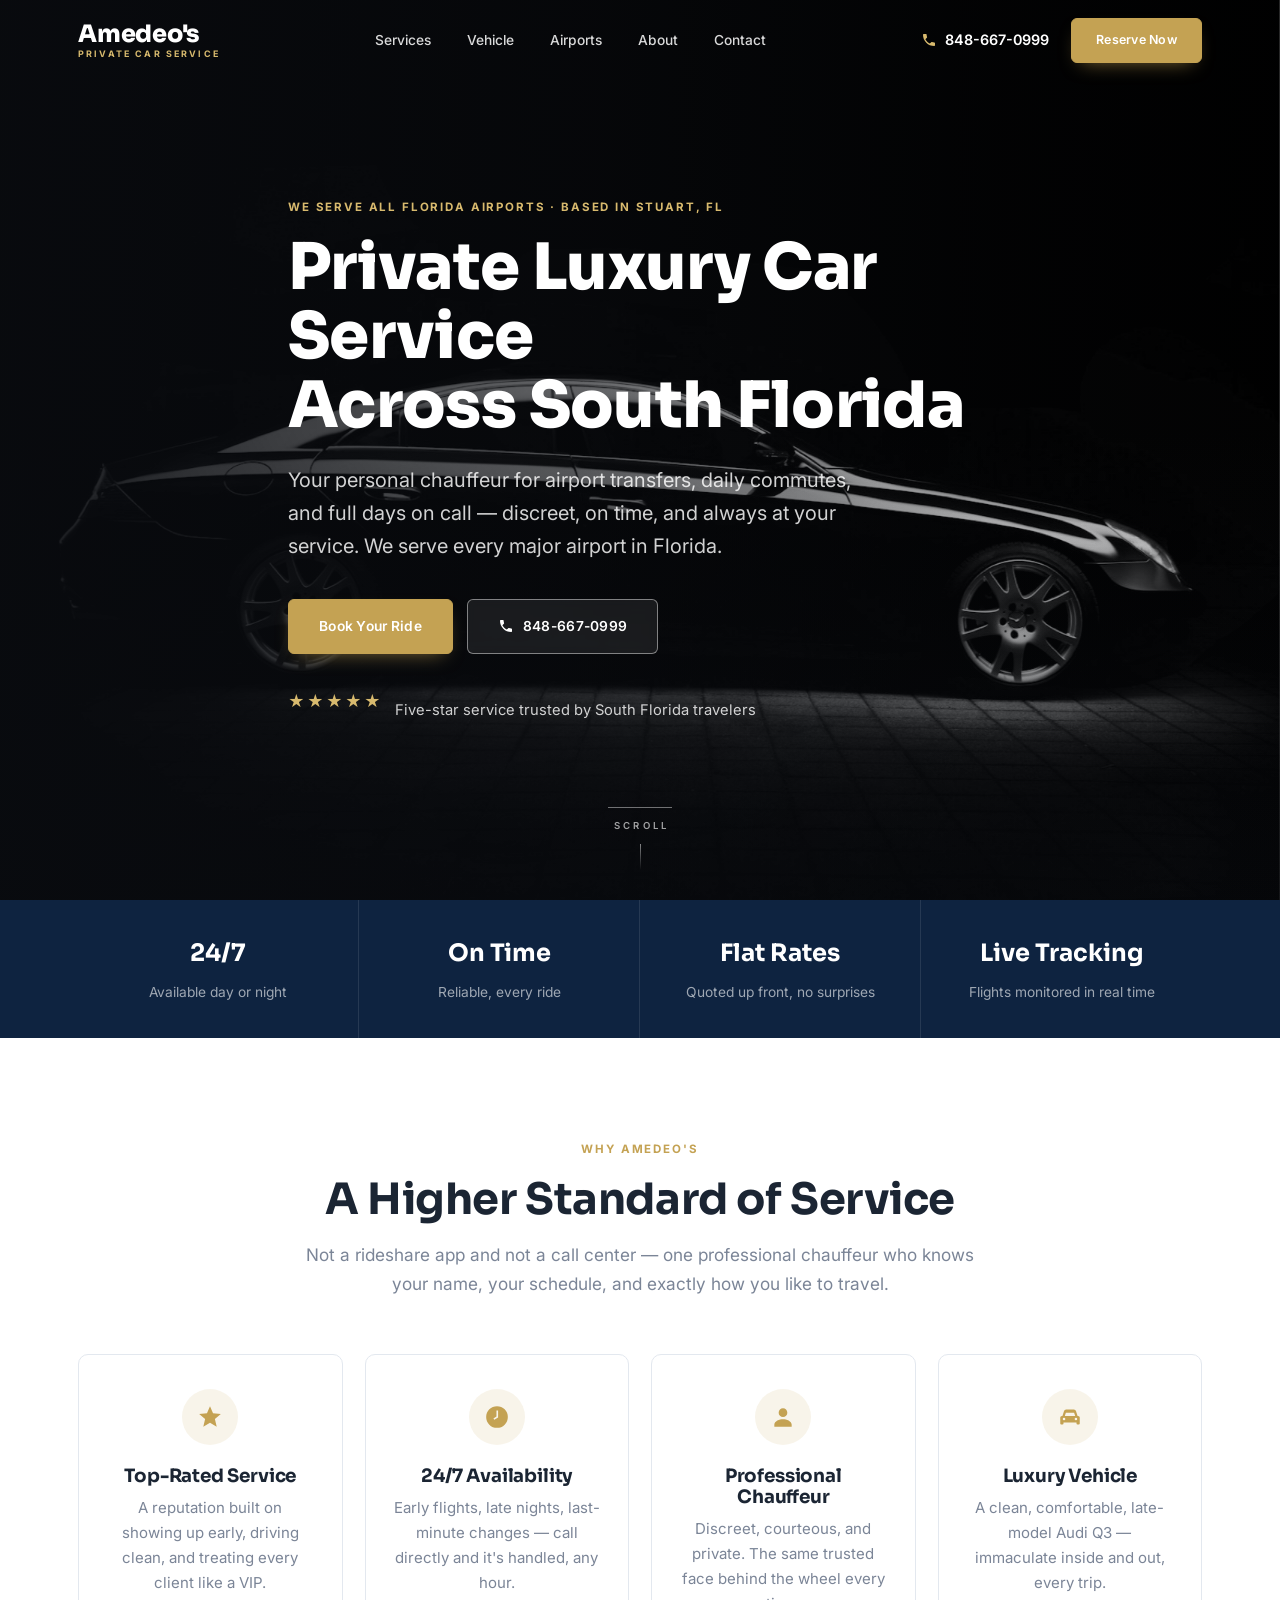
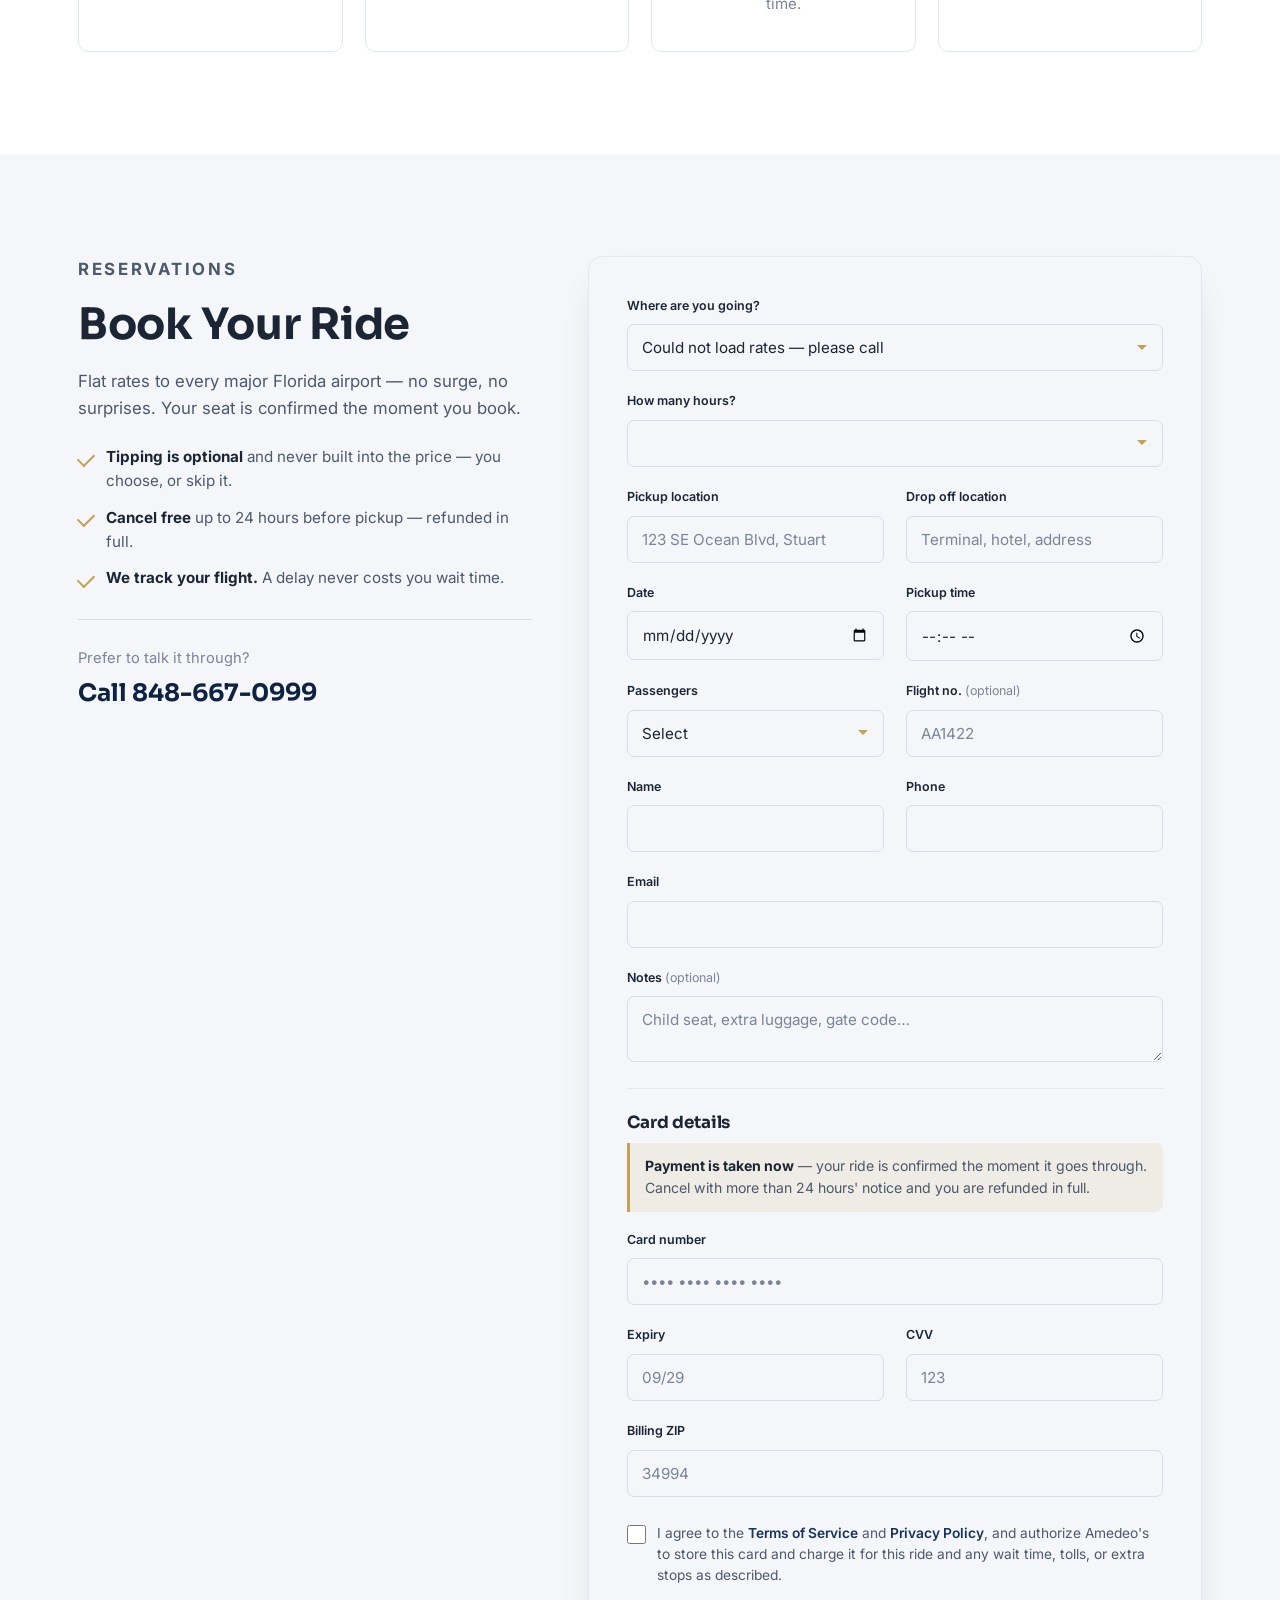
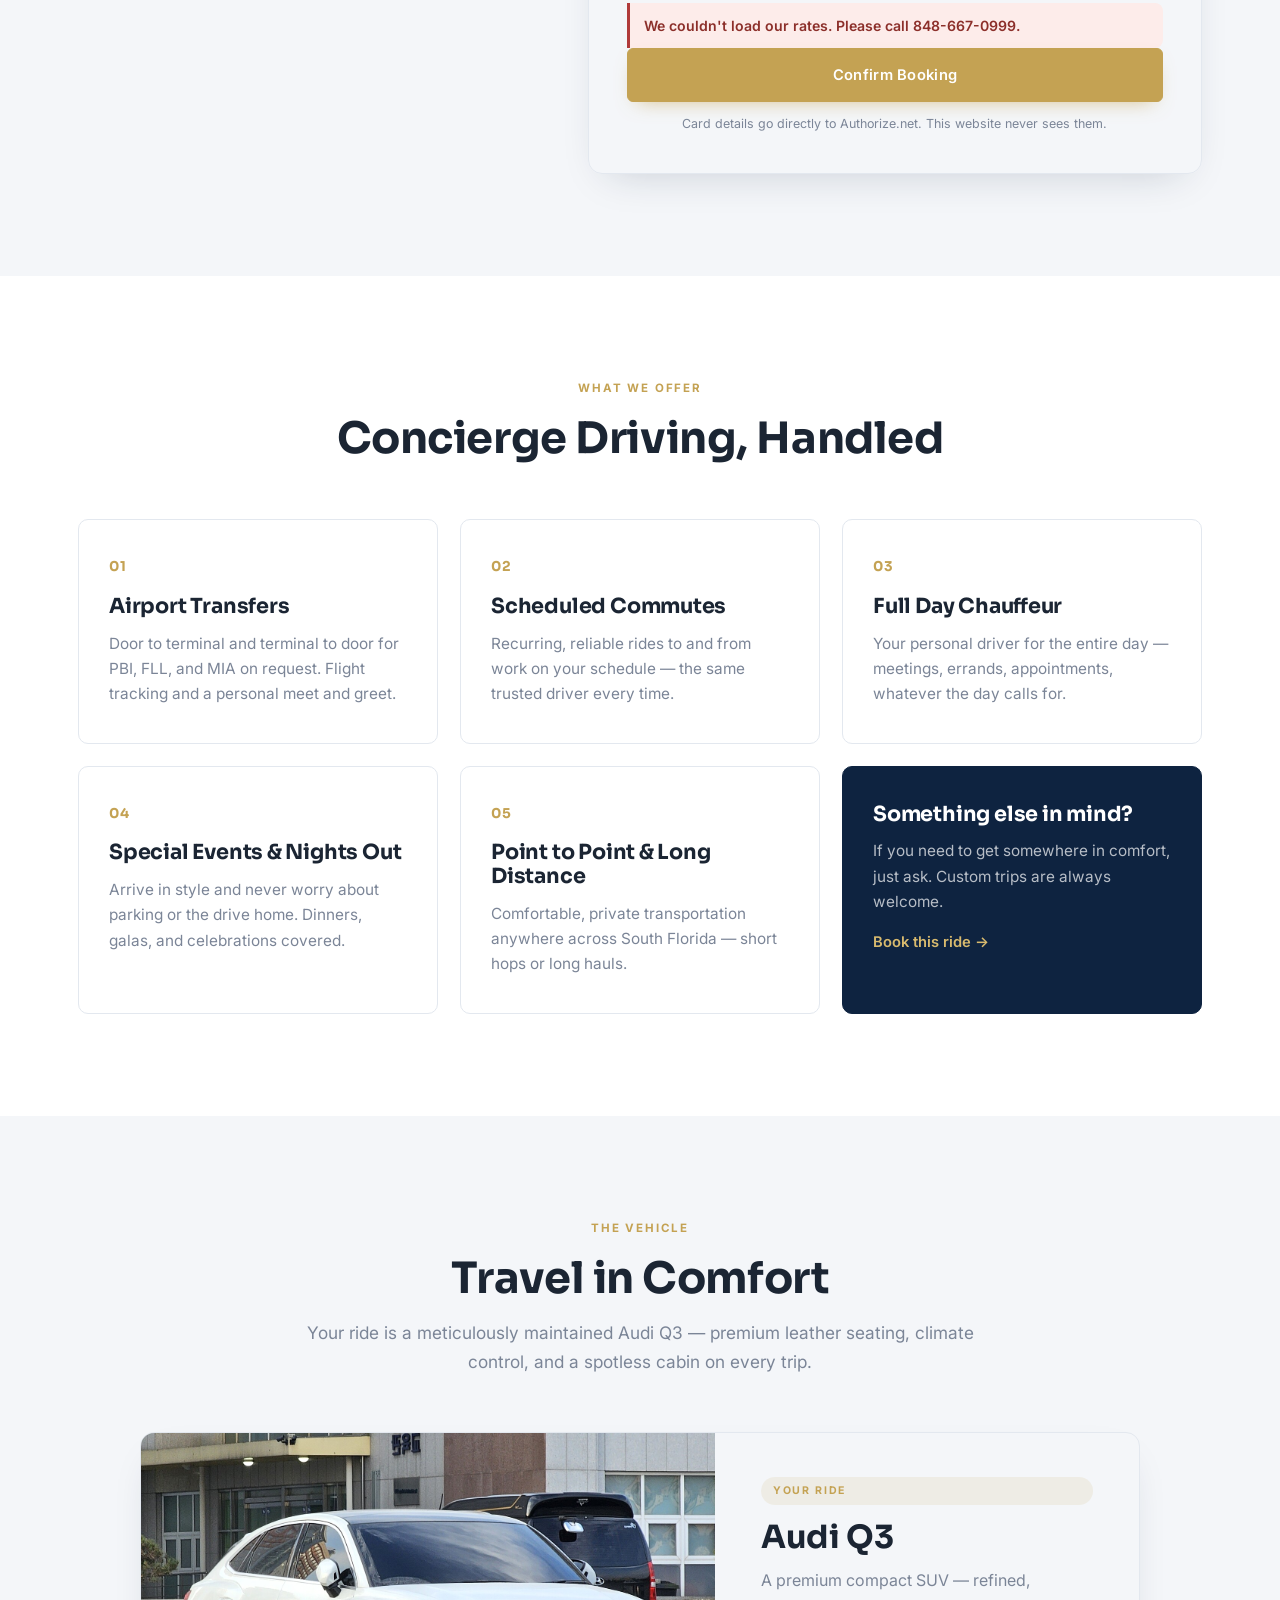
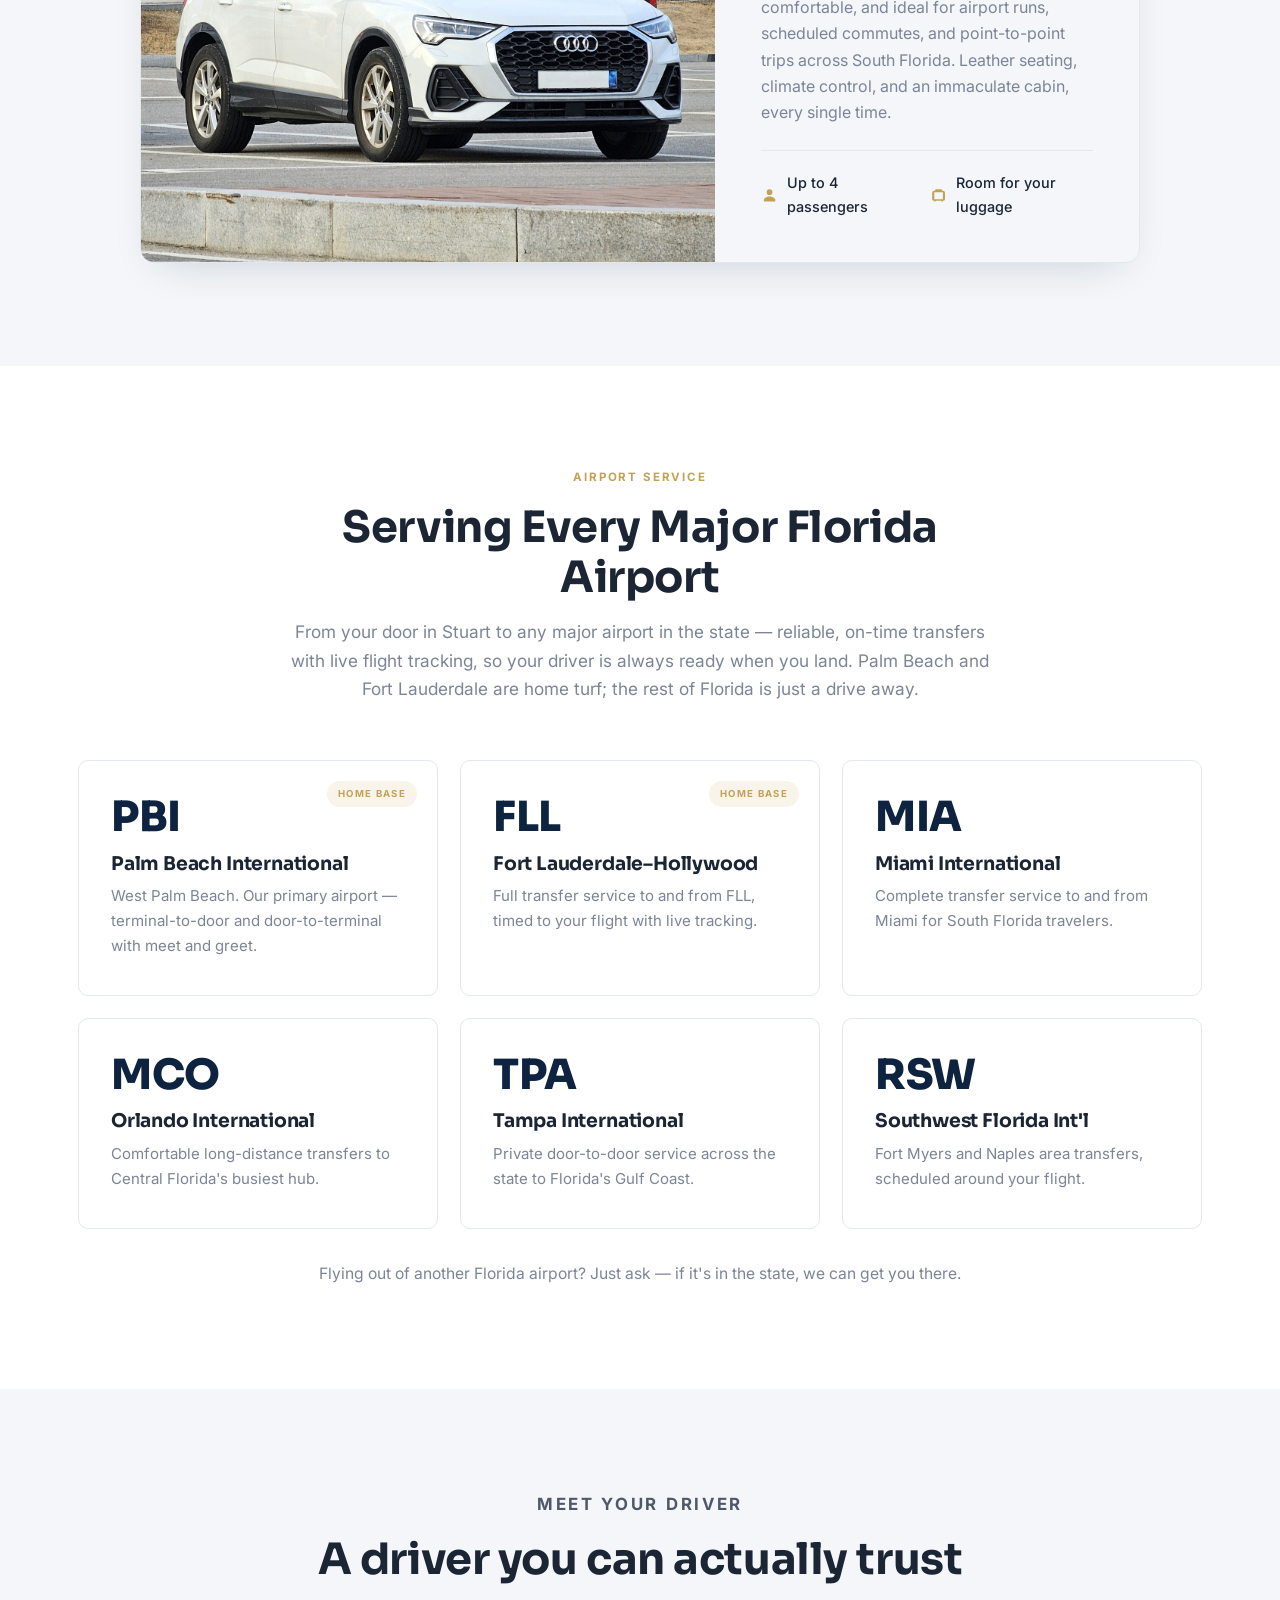
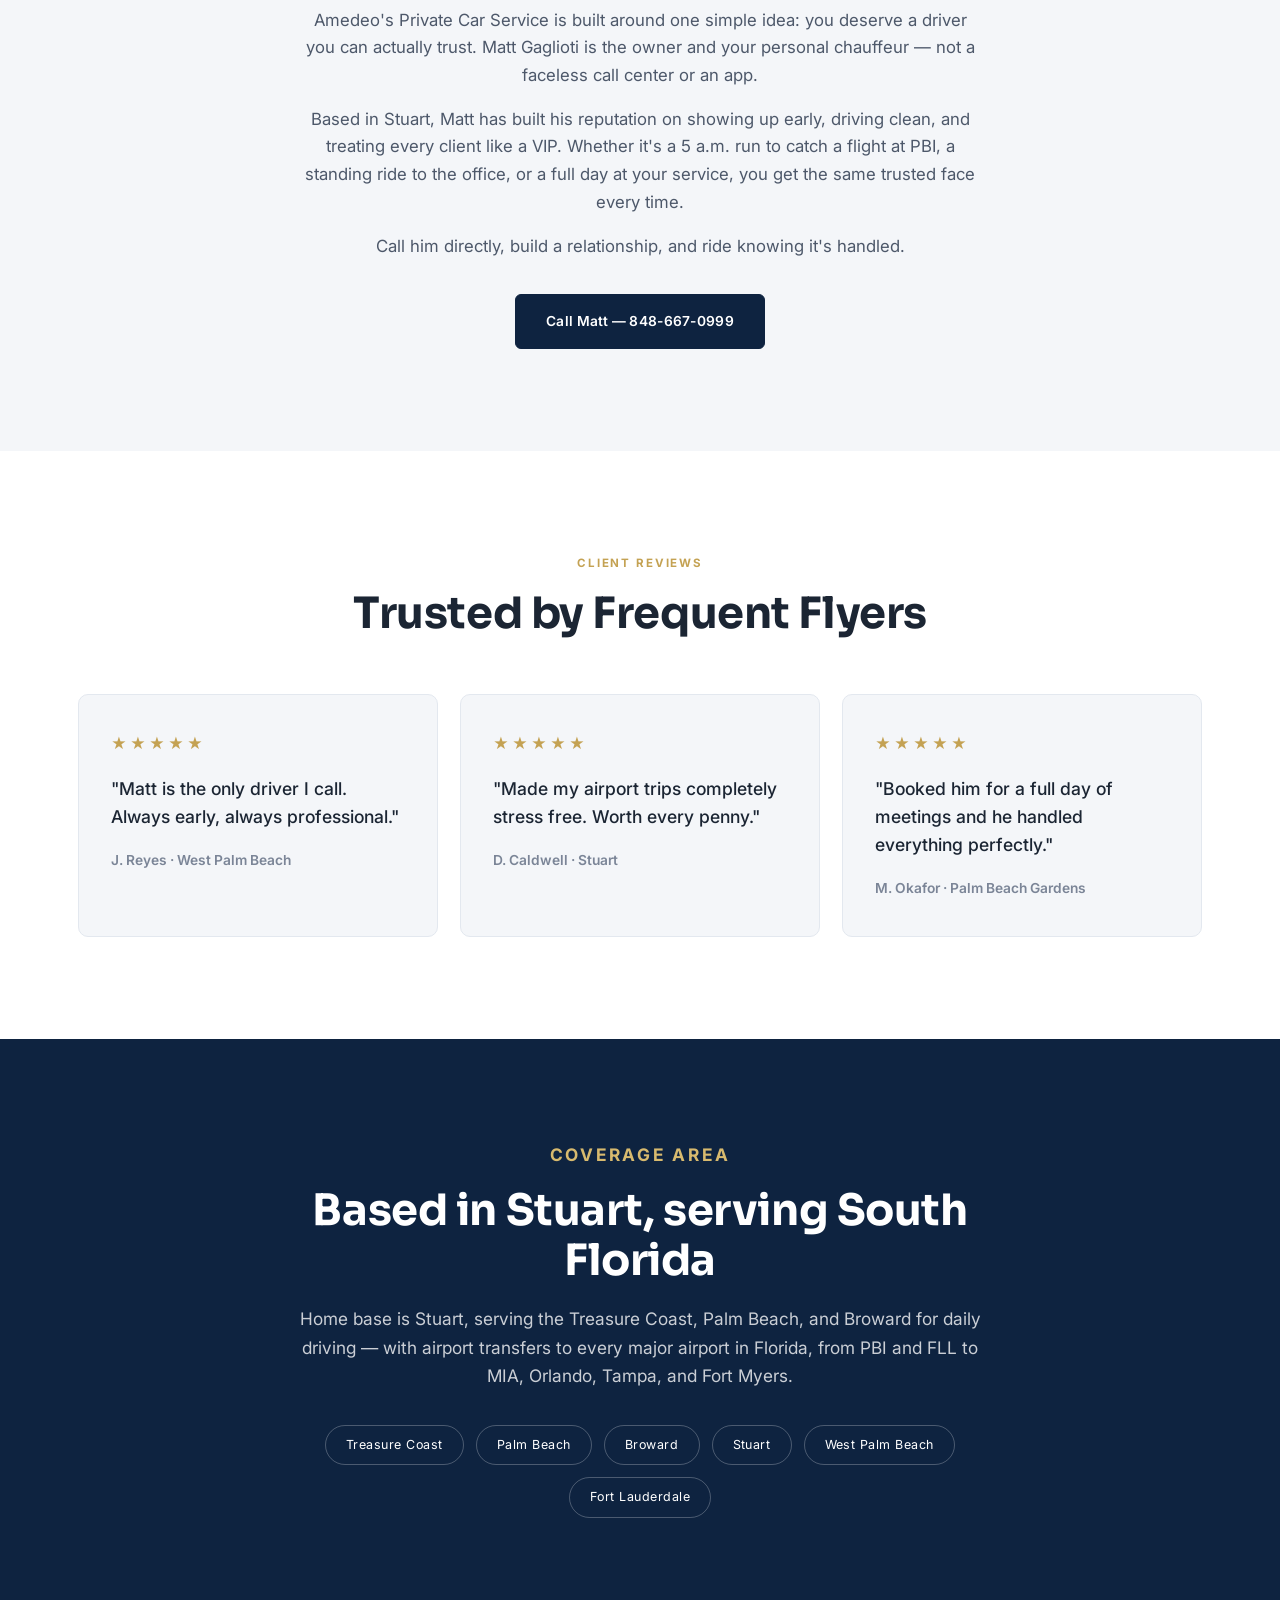
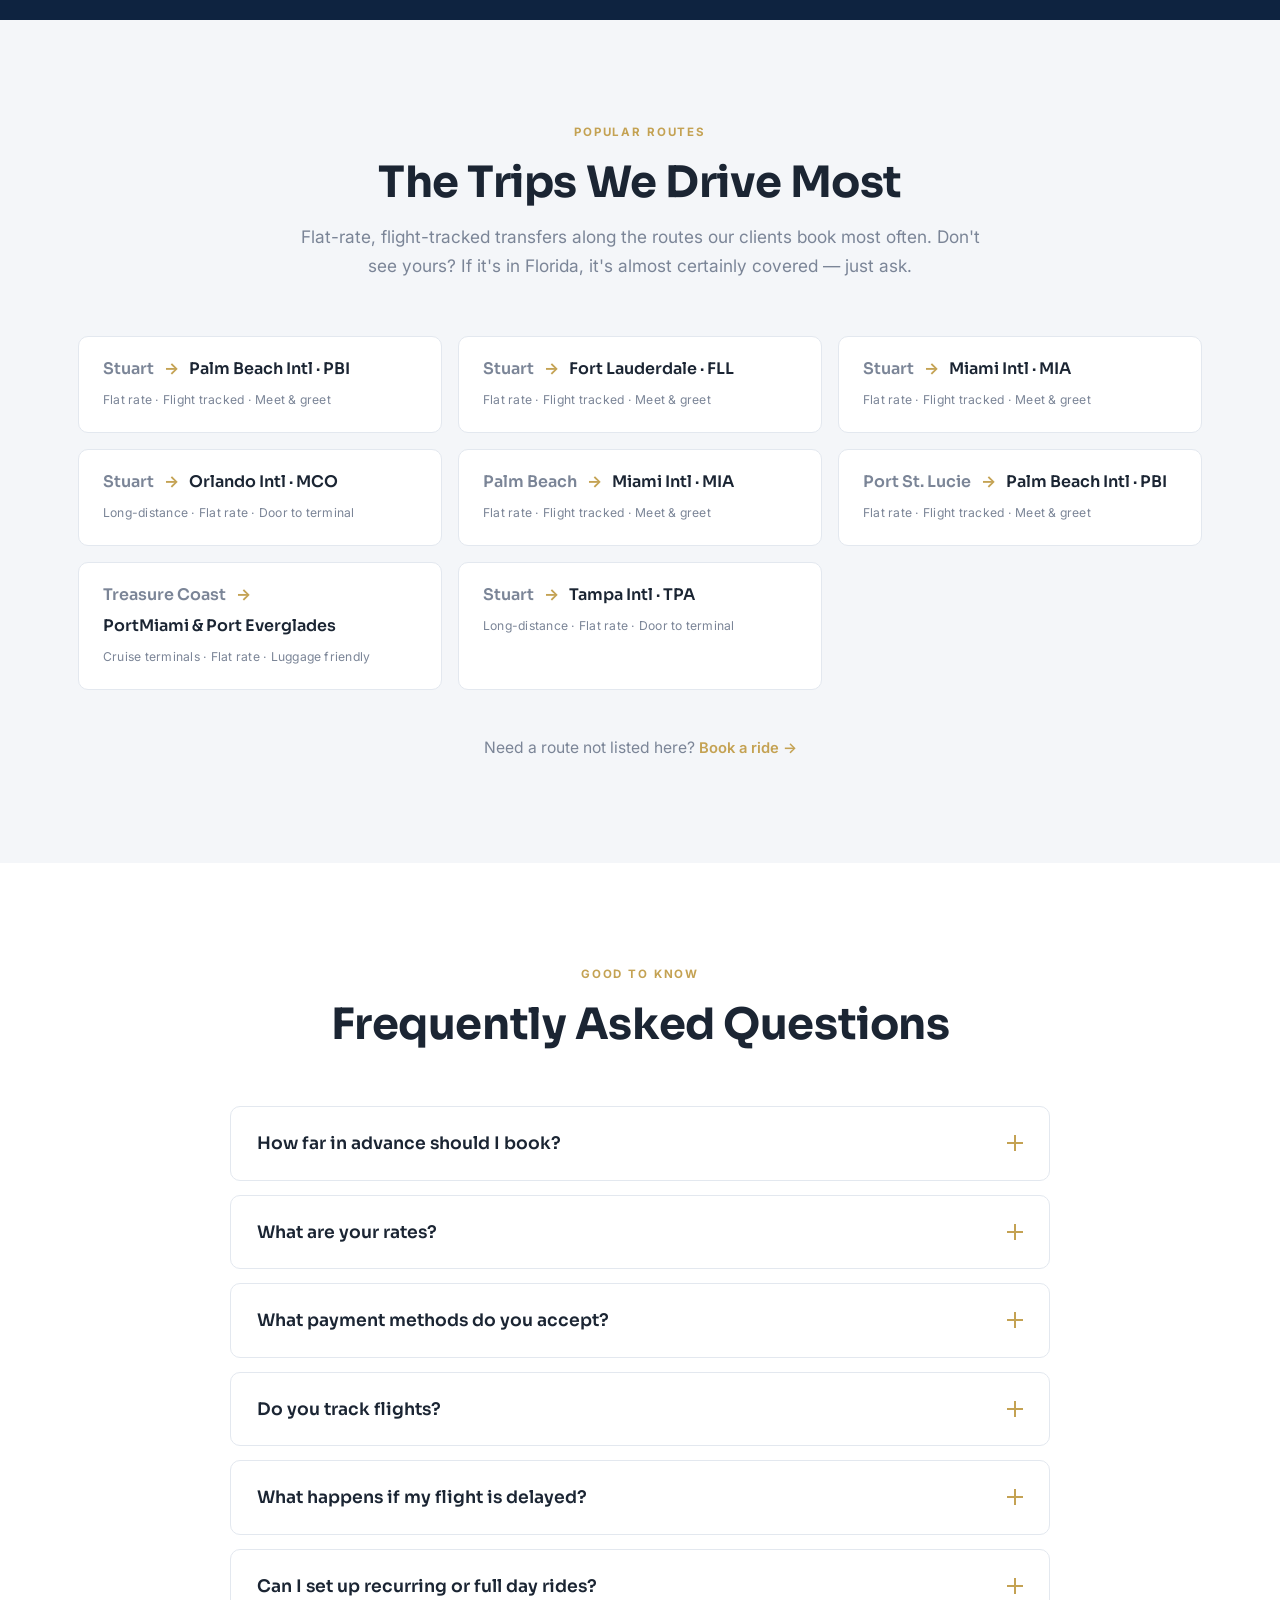
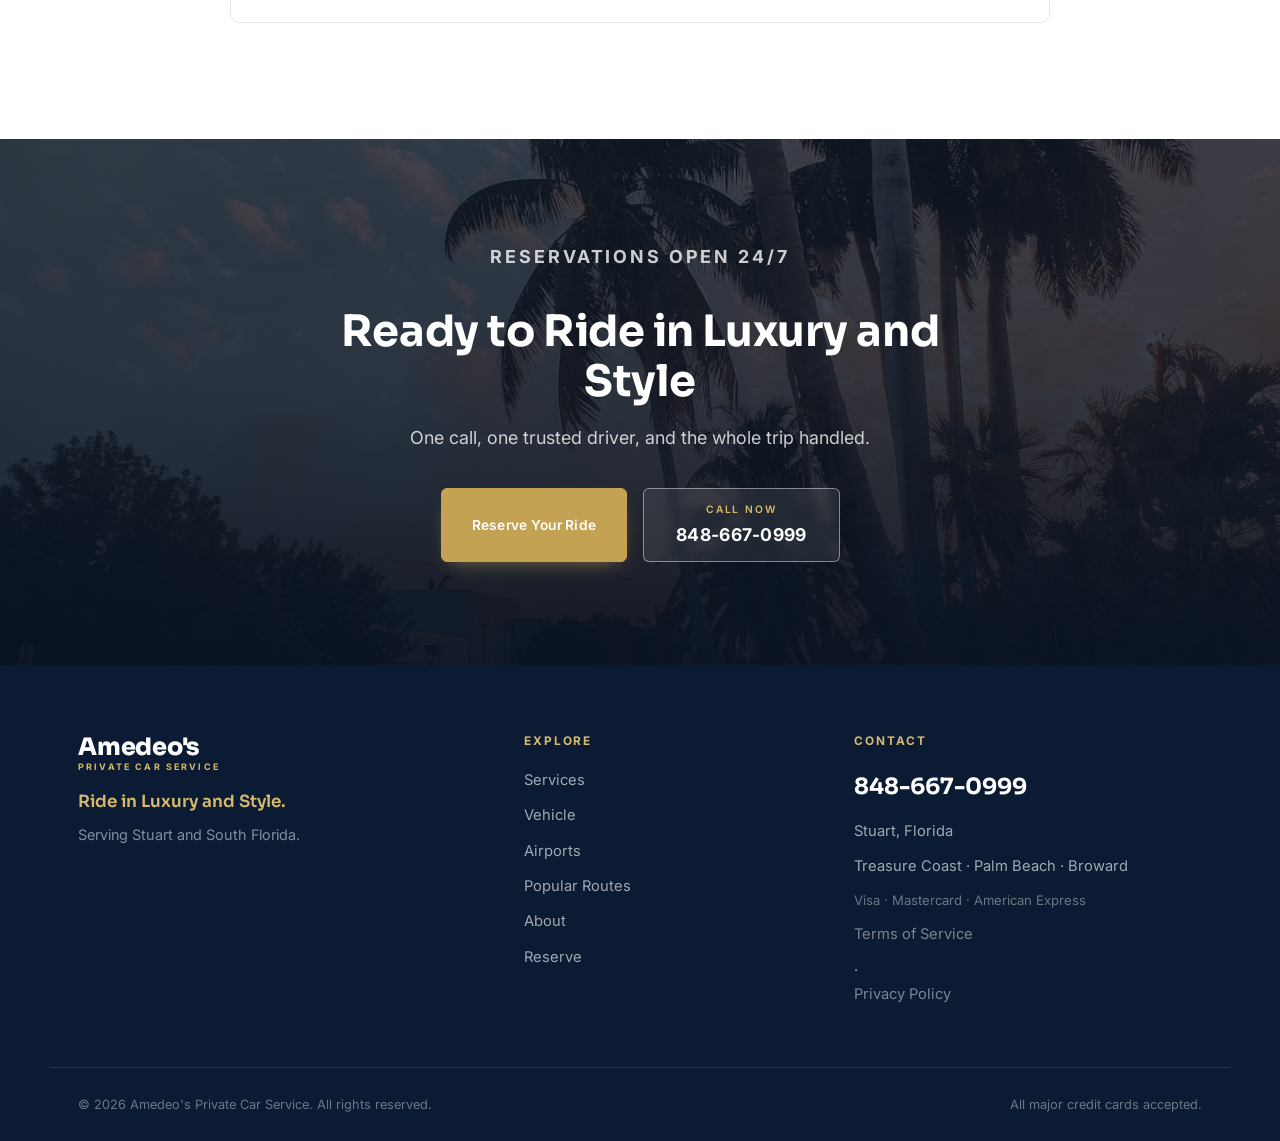
==== index.html @ 9f04eee3 "Add motion layer in the PureLux register Slow, weighted reveals; headlines that rise from behind the" ====
<!DOCTYPE html>
<html lang="en">
<head>
  <meta charset="UTF-8" />
  <meta name="viewport" content="width=device-width, initial-scale=1.0" />
  <meta name="theme-color" content="#0e2340" />
  <title>Amedeo's Private Car Service — Airport Transfers Across Florida | Stuart, FL</title>
  <meta name="description" content="Amedeo's Private Car Service — a personal concierge chauffeur based in Stuart, Florida, serving every major Florida airport: PBI, FLL, MIA, Orlando (MCO), Tampa (TPA), and Fort Myers (RSW). Airport transfers, scheduled commutes, and full day chauffeur hire." />

  <meta property="og:title" content="Amedeo's Private Car Service — Ride in Luxury and Style" />
  <meta property="og:description" content="Your personal concierge driver across South Florida. Airport transfers, scheduled commutes, and full day chauffeur service." />
  <meta property="og:type" content="website" />

  <link rel="preconnect" href="https://fonts.googleapis.com" />
  <link rel="preconnect" href="https://fonts.gstatic.com" crossorigin />
  <link href="https://fonts.googleapis.com/css2?family=Sora:wght@400;500;600;700;800&family=Inter:wght@300;400;500;600;700&display=swap" rel="stylesheet" />

  <link rel="stylesheet" href="styles.css" />
  <!-- Accept.js: card data goes from the browser straight to Authorize.net.
       It never touches our server, which keeps the site at PCI SAQ A-EP. -->
  <script src="https://js.authorize.net/v1/Accept.js" charset="utf-8"></script>
</head>
<body>

  <!-- ============ HEADER ============ -->
  <header class="site-header" id="siteHeader">
    <div class="container header-inner">
      <a href="#hero" class="brand" aria-label="Amedeo's Private Car Service home">
        <span class="brand-name">Amedeo's</span>
        <span class="brand-sub">Private Car Service</span>
      </a>

      <nav class="main-nav" id="mainNav" aria-label="Primary">
        <a href="#services">Services</a>
        <a href="#fleet">Vehicle</a>
        <a href="#airports">Airports</a>
        <a href="#about">About</a>
        <a href="#contact">Contact</a>
      </nav>

      <div class="header-actions">
        <a href="tel:+18486670999" class="header-phone" aria-label="Call Amedeo's Private Car Service at 848-667-0999">
          <svg viewBox="0 0 24 24" width="16" height="16" aria-hidden="true"><path fill="currentColor" d="M6.6 10.8c1.4 2.8 3.8 5.1 6.6 6.6l2.2-2.2c.3-.3.7-.4 1-.2 1.1.4 2.3.6 3.6.6.6 0 1 .4 1 1V20c0 .6-.4 1-1 1C10.6 21 3 13.4 3 4c0-.6.4-1 1-1h3.5c.6 0 1 .4 1 1 0 1.2.2 2.4.6 3.6.1.4 0 .8-.3 1l-2.2 2.2z"/></svg>
          <span>848-667-0999</span>
        </a>
        <a href="#reserve" class="btn btn-gold header-reserve">Reserve Now</a>
        <button class="nav-toggle" id="navToggle" aria-label="Open menu" aria-expanded="false" aria-controls="mobileMenu">
          <span></span><span></span><span></span>
        </button>
      </div>
    </div>
  </header>

  <div class="mobile-menu" id="mobileMenu" aria-hidden="true">
    <nav aria-label="Mobile">
      <a href="#services">Services</a>
      <a href="#fleet">Vehicle</a>
      <a href="#airports">Airports</a>
      <a href="#about">About</a>
      <a href="#contact">Contact</a>
      <a href="#reserve" class="btn btn-gold">Reserve Your Ride</a>
      <a href="tel:+18486670999" class="mobile-phone">Call 848-667-0999</a>
    </nav>
  </div>

  <main>
    <!-- ============ HERO ============ -->
    <section class="hero" id="hero">
      <div class="hero-bg" style="background-image:url('assets/hero.jpg');" role="img" aria-label="Black executive luxury sedan at night"></div>
      <div class="hero-overlay"></div>
      <div class="container hero-content fade-in">
        <p class="eyebrow eyebrow-light">We Serve All Florida Airports · Based in Stuart, FL</p>
        <h1>Private Luxury Car Service<br />Across South Florida</h1>
        <p class="hero-sub">Your personal chauffeur for airport transfers, daily commutes, and full days on call — discreet, on time, and always at your service. We serve every major airport in Florida.</p>
        <div class="hero-buttons">
          <a href="#reserve" class="btn btn-gold">Book Your Ride</a>
          <a href="tel:+18486670999" class="btn btn-ghost">
            <svg viewBox="0 0 24 24" width="16" height="16" aria-hidden="true"><path fill="currentColor" d="M6.6 10.8c1.4 2.8 3.8 5.1 6.6 6.6l2.2-2.2c.3-.3.7-.4 1-.2 1.1.4 2.3.6 3.6.6.6 0 1 .4 1 1V20c0 .6-.4 1-1 1C10.6 21 3 13.4 3 4c0-.6.4-1 1-1h3.5c.6 0 1 .4 1 1 0 1.2.2 2.4.6 3.6.1.4 0 .8-.3 1l-2.2 2.2z"/></svg>
            848-667-0999
          </a>
        </div>
        <div class="hero-rating">
          <span class="stars" aria-hidden="true">★★★★★</span>
          <span>Five-star service trusted by South Florida travelers</span>
        </div>
      </div>
      <div class="scroll-cue" aria-hidden="true">
        <span class="rule"></span>
        <span class="label">Scroll</span>
        <span class="tick"></span>
      </div>
    </section>

    <!-- ============ TRUST STRIP ============ -->
    <section class="trust" aria-label="Why clients choose us">
      <div class="container trust-grid" data-stagger>
        <div class="trust-item">
          <strong>24/7</strong>
          <span>Available day or night</span>
        </div>
        <div class="trust-item">
          <strong>On Time</strong>
          <span>Reliable, every ride</span>
        </div>
        <div class="trust-item">
          <strong>Flat Rates</strong>
          <span>Quoted up front, no surprises</span>
        </div>
        <div class="trust-item">
          <strong>Live Tracking</strong>
          <span>Flights monitored in real time</span>
        </div>
      </div>
    </section>

    <!-- ============ FEATURE CARDS ============ -->
    <section class="features">
      <div class="container">
        <div class="section-head fade-in">
          <p class="eyebrow">Why Amedeo's</p>
          <h2>A Higher Standard of Service</h2>
          <p class="section-intro">Not a rideshare app and not a call center — one professional chauffeur who knows your name, your schedule, and exactly how you like to travel.</p>
        </div>
        <div class="feature-grid" data-stagger>
          <article class="feature-card fade-in">
            <div class="feature-icon" aria-hidden="true">
              <svg viewBox="0 0 24 24"><path fill="currentColor" d="M12 2 9.2 8.6 2 9.2l5.5 4.6L5.8 21 12 17.3 18.2 21l-1.7-7.2L22 9.2l-7.2-.6z"/></svg>
            </div>
            <h3>Top-Rated Service</h3>
            <p>A reputation built on showing up early, driving clean, and treating every client like a VIP.</p>
          </article>
          <article class="feature-card fade-in">
            <div class="feature-icon" aria-hidden="true">
              <svg viewBox="0 0 24 24"><path fill="currentColor" d="M12 2a10 10 0 1 0 10 10A10 10 0 0 0 12 2zm1 10.5-3.5 2.1-.8-1.3 2.8-1.7V6h1.5z"/></svg>
            </div>
            <h3>24/7 Availability</h3>
            <p>Early flights, late nights, last-minute changes — call directly and it's handled, any hour.</p>
          </article>
          <article class="feature-card fade-in">
            <div class="feature-icon" aria-hidden="true">
              <svg viewBox="0 0 24 24"><path fill="currentColor" d="M12 12a4 4 0 1 0-4-4 4 4 0 0 0 4 4zm0 2c-3.3 0-8 1.7-8 5v2h16v-2c0-3.3-4.7-5-8-5z"/></svg>
            </div>
            <h3>Professional Chauffeur</h3>
            <p>Discreet, courteous, and private. The same trusted face behind the wheel every time.</p>
          </article>
          <article class="feature-card fade-in">
            <div class="feature-icon" aria-hidden="true">
              <svg viewBox="0 0 24 24"><path fill="currentColor" d="M5 11l1.5-4.5A2 2 0 0 1 8.4 5h7.2a2 2 0 0 1 1.9 1.5L19 11h.5a1.5 1.5 0 0 1 1.5 1.5V18a1 1 0 0 1-1 1h-1a1 1 0 0 1-1-1v-1H6v1a1 1 0 0 1-1 1H4a1 1 0 0 1-1-1v-5.5A1.5 1.5 0 0 1 4.5 11zm2.2 0h9.6l-1-3H8.2zM6.5 15a1.2 1.2 0 1 0 0-2.4 1.2 1.2 0 0 0 0 2.4zm11 0a1.2 1.2 0 1 0 0-2.4 1.2 1.2 0 0 0 0 2.4z"/></svg>
            </div>
            <h3>Luxury Vehicle</h3>
            <p>A clean, comfortable, late-model Audi Q3 — immaculate inside and out, every trip.</p>
          </article>
        </div>
      </div>
    </section>

    <!-- ============ BOOKING / QUOTE FORM ============ -->
    <section class="reserve" id="reserve">
      <div class="container reserve-layout">
        <div class="reserve-intro fade-in">
          <p class="eyebrow">Reservations</p>
          <h2>Book Your Ride</h2>
          <p>Flat rates to every major Florida airport — no surge, no surprises. Your seat is confirmed the moment you book.</p>
          <ul class="reserve-points">
            <li><strong>Tipping is optional</strong> and never built into the price — you choose, or skip it.</li>
            <li><strong>Cancel free</strong> up to 24 hours before pickup — refunded in full.</li>
            <li><strong>We track your flight.</strong> A delay never costs you wait time.</li>
          </ul>
          <div class="reserve-call">
            <span>Prefer to talk it through?</span>
            <a href="tel:+18486670999">Call 848-667-0999</a>
          </div>
        </div>

        <div class="reserve-card fade-in">
          <form id="reserveForm" novalidate>
            <div class="hp-field" aria-hidden="true">
              <label>Company<input type="text" id="company" name="company" tabindex="-1" autocomplete="off" /></label>
            </div>

            <div class="form-grid">
              <div class="field field-full">
                <label for="dest">Where are you going?</label>
                <select id="dest" required>
                  <option value="" disabled selected>Loading rates…</option>
                </select>
                <span class="error" data-for="dest"></span>
              </div>
              <div class="field field-full" id="hoursWrap" hidden>
                <label for="hours">How many hours?</label>
                <select id="hours"></select>
              </div>
              <div class="field">
                <label for="pickup">Pickup location</label>
                <input type="text" id="pickup" autocomplete="off" required placeholder="123 SE Ocean Blvd, Stuart" />
                <span class="error" data-for="pickup"></span>
              </div>
              <div class="field">
                <label for="dropoff">Drop off location</label>
                <input type="text" id="dropoff" autocomplete="off" required placeholder="Terminal, hotel, address" />
                <span class="error" data-for="dropoff"></span>
              </div>
              <div class="field">
                <label for="date">Date</label>
                <input type="date" id="date" required />
                <span class="error" data-for="date"></span>
              </div>
              <div class="field">
                <label for="time">Pickup time</label>
                <input type="time" id="time" step="900" required />
                <span class="error" data-for="time"></span>
              </div>
              <div class="field">
                <label for="passengers">Passengers</label>
                <select id="passengers" required>
                  <option value="" disabled selected>Select</option>
                  <option>1</option><option>2</option><option>3</option><option>4</option>
                </select>
                <span class="error" data-for="passengers"></span>
              </div>
              <div class="field">
                <label for="flight">Flight no. <span class="optional">(optional)</span></label>
                <input type="text" id="flight" autocomplete="off" placeholder="AA1422" />
              </div>
              <div class="field">
                <label for="name">Name</label>
                <input type="text" id="name" autocomplete="name" required />
                <span class="error" data-for="name"></span>
              </div>
              <div class="field">
                <label for="phone">Phone</label>
                <input type="tel" id="phone" autocomplete="tel" required />
                <span class="error" data-for="phone"></span>
              </div>
              <div class="field field-full">
                <label for="email">Email</label>
                <input type="email" id="email" autocomplete="email" required />
                <span class="error" data-for="email"></span>
              </div>
              <div class="field field-full">
                <label for="notes">Notes <span class="optional">(optional)</span></label>
                <textarea id="notes" rows="2" placeholder="Child seat, extra luggage, gate code…"></textarea>
              </div>
            </div>

            <!-- live price + availability -->
            <div class="quote-panel" id="quotePanel" hidden></div>

            <!-- card -->
            <div class="pay-block">
              <h3 class="pay-title">Card details</h3>
              <p class="pay-note">
                <strong>Payment is taken now</strong> — your ride is confirmed the moment it goes through. Cancel with more than 24 hours' notice and you are refunded in full.
              </p>
              <div class="form-grid">
                <div class="field field-full">
                  <label for="cc">Card number</label>
                  <input type="text" id="cc" inputmode="numeric" autocomplete="off" maxlength="23" placeholder="•••• •••• •••• ••••" />
                  <span class="error" data-for="cc"></span>
                </div>
                <div class="field">
                  <label for="exp">Expiry</label>
                  <input type="text" id="exp" inputmode="numeric" autocomplete="off" maxlength="5" placeholder="09/29" />
                  <span class="error" data-for="exp"></span>
                </div>
                <div class="field">
                  <label for="cvv">CVV</label>
                  <input type="text" id="cvv" inputmode="numeric" autocomplete="off" maxlength="4" placeholder="123" />
                  <span class="error" data-for="cvv"></span>
                </div>
                <div class="field field-full">
                  <label for="zip">Billing ZIP</label>
                  <input type="text" id="zip" inputmode="numeric" autocomplete="off" maxlength="10" placeholder="34994" />
                  <span class="error" data-for="zip"></span>
                </div>
              </div>

              <label class="terms-check">
                <input type="checkbox" id="terms" />
                <span>I agree to the <a href="/terms.html" target="_blank" rel="noopener">Terms of Service</a> and
                <a href="/privacy.html" target="_blank" rel="noopener">Privacy Policy</a>, and authorize Amedeo's to store
                this card and charge it for this ride and any wait time, tolls, or extra stops as described.</span>
              </label>
            </div>

            <p class="form-error" id="formError" hidden></p>
            <button type="submit" class="btn btn-gold btn-block" id="submitBtn">Confirm Booking</button>
            <p class="pay-secure">Card details go directly to Authorize.net. This website never sees them.</p>
          </form>

          <div class="form-success" id="formSuccess" hidden>
            <div class="success-mark" aria-hidden="true">
              <svg viewBox="0 0 52 52"><circle cx="26" cy="26" r="24" fill="none"/><path fill="none" d="M14 27l8 8 16-16"/></svg>
            </div>
            <h3>You're Booked</h3>
            <p id="successSub">Thank you — your ride is confirmed.</p>
            <div class="recap" id="successRecap"></div>
            <a class="btn btn-outline" id="manageLink" href="#" target="_blank" rel="noopener">View or cancel this booking</a>
          </div>
        </div>
      </div>
    </section>

    <!-- ============ SERVICES ============ -->
    <section class="services" id="services">
      <div class="container">
        <div class="section-head fade-in">
          <p class="eyebrow">What We Offer</p>
          <h2>Concierge Driving, Handled</h2>
        </div>

        <div class="service-grid">
          <article class="service-card fade-in">
            <div class="service-num">01</div>
            <h3>Airport Transfers</h3>
            <p>Door to terminal and terminal to door for PBI, FLL, and MIA on request. Flight tracking and a personal meet and greet.</p>
          </article>
          <article class="service-card fade-in">
            <div class="service-num">02</div>
            <h3>Scheduled Commutes</h3>
            <p>Recurring, reliable rides to and from work on your schedule — the same trusted driver every time.</p>
          </article>
          <article class="service-card fade-in">
            <div class="service-num">03</div>
            <h3>Full Day Chauffeur</h3>
            <p>Your personal driver for the entire day — meetings, errands, appointments, whatever the day calls for.</p>
          </article>
          <article class="service-card fade-in">
            <div class="service-num">04</div>
            <h3>Special Events &amp; Nights Out</h3>
            <p>Arrive in style and never worry about parking or the drive home. Dinners, galas, and celebrations covered.</p>
          </article>
          <article class="service-card fade-in">
            <div class="service-num">05</div>
            <h3>Point to Point &amp; Long Distance</h3>
            <p>Comfortable, private transportation anywhere across South Florida — short hops or long hauls.</p>
          </article>
          <article class="service-card service-card--cta fade-in">
            <h3>Something else in mind?</h3>
            <p>If you need to get somewhere in comfort, just ask. Custom trips are always welcome.</p>
            <a href="#reserve" class="link-arrow">Book this ride →</a>
          </article>
        </div>
      </div>
    </section>

    <!-- ============ FLEET / VEHICLE ============ -->
    <section class="fleet" id="fleet">
      <div class="container">
        <div class="section-head fade-in">
          <p class="eyebrow">The Vehicle</p>
          <h2>Travel in Comfort</h2>
          <p class="section-intro">Your ride is a meticulously maintained Audi Q3 — premium leather seating, climate control, and a spotless cabin on every trip.</p>
        </div>

        <div class="fleet-feature fade-in">
          <div class="fleet-feature-img" style="background-image:url('assets/vehicle-q3.jpg');" role="img" aria-label="Audi Q3 premium compact luxury SUV"></div>
          <div class="fleet-feature-body">
            <span class="fleet-kicker">Your Ride</span>
            <h3>Audi Q3</h3>
            <p>A premium compact SUV — refined, comfortable, and ideal for airport runs, scheduled commutes, and point-to-point trips across South Florida. Leather seating, climate control, and an immaculate cabin, every single time.</p>
            <div class="fleet-specs">
              <span><svg viewBox="0 0 24 24" aria-hidden="true"><path fill="currentColor" d="M12 12a4 4 0 1 0-4-4 4 4 0 0 0 4 4zm0 2c-3.3 0-8 1.7-8 5v2h16v-2c0-3.3-4.7-5-8-5z"/></svg>Up to 4 passengers</span>
              <span><svg viewBox="0 0 24 24" aria-hidden="true"><path fill="currentColor" d="M9 4h6a2 2 0 0 1 2 2h1a3 3 0 0 1 3 3v9a2 2 0 0 1-2 2h-1v1h-2v-1H8v1H6v-1H5a2 2 0 0 1-2-2V9a3 3 0 0 1 3-3h1a2 2 0 0 1 2-2zm-1 4H6v10h12V8z"/></svg>Room for your luggage</span>
            </div>
          </div>
        </div>
      </div>
    </section>

    <!-- ============ AIRPORTS ============ -->
    <section class="airports" id="airports">
      <div class="container">
        <div class="section-head fade-in">
          <p class="eyebrow">Airport Service</p>
          <h2>Serving Every Major Florida Airport</h2>
          <p class="section-intro">From your door in Stuart to any major airport in the state — reliable, on-time transfers with live flight tracking, so your driver is always ready when you land. Palm Beach and Fort Lauderdale are home turf; the rest of Florida is just a drive away.</p>
        </div>

        <div class="airport-grid">
          <article class="airport-card fade-in">
            <span class="airport-tag">Home Base</span>
            <span class="airport-code">PBI</span>
            <h3>Palm Beach International</h3>
            <p>West Palm Beach. Our primary airport — terminal-to-door and door-to-terminal with meet and greet.</p>
          </article>
          <article class="airport-card fade-in">
            <span class="airport-tag">Home Base</span>
            <span class="airport-code">FLL</span>
            <h3>Fort Lauderdale–Hollywood</h3>
            <p>Full transfer service to and from FLL, timed to your flight with live tracking.</p>
          </article>
          <article class="airport-card fade-in">
            <span class="airport-code">MIA</span>
            <h3>Miami International</h3>
            <p>Complete transfer service to and from Miami for South Florida travelers.</p>
          </article>
          <article class="airport-card fade-in">
            <span class="airport-code">MCO</span>
            <h3>Orlando International</h3>
            <p>Comfortable long-distance transfers to Central Florida's busiest hub.</p>
          </article>
          <article class="airport-card fade-in">
            <span class="airport-code">TPA</span>
            <h3>Tampa International</h3>
            <p>Private door-to-door service across the state to Florida's Gulf Coast.</p>
          </article>
          <article class="airport-card fade-in">
            <span class="airport-code">RSW</span>
            <h3>Southwest Florida Int'l</h3>
            <p>Fort Myers and Naples area transfers, scheduled around your flight.</p>
          </article>
        </div>
        <p class="airport-note fade-in">Flying out of another Florida airport? Just ask — if it's in the state, we can get you there.</p>
      </div>
    </section>

    <!-- ============ ABOUT ============ -->
    <section class="about" id="about">
      <div class="container about-solo fade-in">
        <div class="about-copy">
          <p class="eyebrow">Meet Your Driver</p>
          <h2>A driver you can actually trust</h2>
          <p>Amedeo's Private Car Service is built around one simple idea: you deserve a driver you can actually trust. Matt Gaglioti is the owner and your personal chauffeur — not a faceless call center or an app.</p>
          <p>Based in Stuart, Matt has built his reputation on showing up early, driving clean, and treating every client like a VIP. Whether it's a 5 a.m. run to catch a flight at PBI, a standing ride to the office, or a full day at your service, you get the same trusted face every time.</p>
          <p>Call him directly, build a relationship, and ride knowing it's handled.</p>
          <a href="tel:+18486670999" class="btn btn-navy">Call Matt — 848-667-0999</a>
        </div>
      </div>
    </section>
    <!-- about photo removed at owner's request -->

    <!-- ============ TESTIMONIALS ============ -->
    <section class="testimonials">
      <div class="container">
        <div class="section-head fade-in">
          <p class="eyebrow">Client Reviews</p>
          <h2>Trusted by Frequent Flyers</h2>
        </div>
        <div class="testimonial-grid">
          <figure class="testimonial-card fade-in">
            <div class="stars" aria-label="5 out of 5 stars">★★★★★</div>
            <blockquote>"Matt is the only driver I call. Always early, always professional."</blockquote>
            <figcaption>J. Reyes · West Palm Beach</figcaption>
          </figure>
          <figure class="testimonial-card fade-in">
            <div class="stars" aria-label="5 out of 5 stars">★★★★★</div>
            <blockquote>"Made my airport trips completely stress free. Worth every penny."</blockquote>
            <figcaption>D. Caldwell · Stuart</figcaption>
          </figure>
          <figure class="testimonial-card fade-in">
            <div class="stars" aria-label="5 out of 5 stars">★★★★★</div>
            <blockquote>"Booked him for a full day of meetings and he handled everything perfectly."</blockquote>
            <figcaption>M. Okafor · Palm Beach Gardens</figcaption>
          </figure>
        </div>
      </div>
    </section>

    <!-- ============ COVERAGE ============ -->
    <section class="coverage">
      <div class="container coverage-inner fade-in">
        <p class="eyebrow">Coverage Area</p>
        <h2>Based in Stuart, serving South Florida</h2>
        <p>Home base is Stuart, serving the Treasure Coast, Palm Beach, and Broward for daily driving — with airport transfers to every major airport in Florida, from PBI and FLL to MIA, Orlando, Tampa, and Fort Myers.</p>
        <div class="coverage-tags">
          <span>Treasure Coast</span>
          <span>Palm Beach</span>
          <span>Broward</span>
          <span>Stuart</span>
          <span>West Palm Beach</span>
          <span>Fort Lauderdale</span>
        </div>
      </div>
    </section>

    <!-- ============ POPULAR ROUTES ============ -->
    <section class="routes" id="routes">
      <div class="container">
        <div class="section-head fade-in">
          <p class="eyebrow">Popular Routes</p>
          <h2>The Trips We Drive Most</h2>
          <p class="section-intro">Flat-rate, flight-tracked transfers along the routes our clients book most often. Don't see yours? If it's in Florida, it's almost certainly covered — just ask.</p>
        </div>

        <div class="routes-grid">
          <a class="route-card fade-in" href="#reserve">
            <span class="route-line"><span class="route-from">Stuart</span><span class="route-arrow" aria-hidden="true">→</span><span class="route-to">Palm Beach Intl · PBI</span></span>
            <span class="route-meta">Flat rate · Flight tracked · Meet &amp; greet</span>
          </a>
          <a class="route-card fade-in" href="#reserve">
            <span class="route-line"><span class="route-from">Stuart</span><span class="route-arrow" aria-hidden="true">→</span><span class="route-to">Fort Lauderdale · FLL</span></span>
            <span class="route-meta">Flat rate · Flight tracked · Meet &amp; greet</span>
          </a>
          <a class="route-card fade-in" href="#reserve">
            <span class="route-line"><span class="route-from">Stuart</span><span class="route-arrow" aria-hidden="true">→</span><span class="route-to">Miami Intl · MIA</span></span>
            <span class="route-meta">Flat rate · Flight tracked · Meet &amp; greet</span>
          </a>
          <a class="route-card fade-in" href="#reserve">
            <span class="route-line"><span class="route-from">Stuart</span><span class="route-arrow" aria-hidden="true">→</span><span class="route-to">Orlando Intl · MCO</span></span>
            <span class="route-meta">Long-distance · Flat rate · Door to terminal</span>
          </a>
          <a class="route-card fade-in" href="#reserve">
            <span class="route-line"><span class="route-from">Palm Beach</span><span class="route-arrow" aria-hidden="true">→</span><span class="route-to">Miami Intl · MIA</span></span>
            <span class="route-meta">Flat rate · Flight tracked · Meet &amp; greet</span>
          </a>
          <a class="route-card fade-in" href="#reserve">
            <span class="route-line"><span class="route-from">Port St. Lucie</span><span class="route-arrow" aria-hidden="true">→</span><span class="route-to">Palm Beach Intl · PBI</span></span>
            <span class="route-meta">Flat rate · Flight tracked · Meet &amp; greet</span>
          </a>
          <a class="route-card fade-in" href="#reserve">
            <span class="route-line"><span class="route-from">Treasure Coast</span><span class="route-arrow" aria-hidden="true">→</span><span class="route-to">PortMiami &amp; Port Everglades</span></span>
            <span class="route-meta">Cruise terminals · Flat rate · Luggage friendly</span>
          </a>
          <a class="route-card fade-in" href="#reserve">
            <span class="route-line"><span class="route-from">Stuart</span><span class="route-arrow" aria-hidden="true">→</span><span class="route-to">Tampa Intl · TPA</span></span>
            <span class="route-meta">Long-distance · Flat rate · Door to terminal</span>
          </a>
        </div>
        <p class="airport-note fade-in">Need a route not listed here? <a href="#reserve" class="link-arrow">Book a ride →</a></p>
      </div>
    </section>

    <!-- ============ FAQ ============ -->
    <section class="faq">
      <div class="container">
        <div class="section-head fade-in">
          <p class="eyebrow">Good to Know</p>
          <h2>Frequently Asked Questions</h2>
        </div>
        <div class="faq-list fade-in">
          <details class="faq-item">
            <summary>How far in advance should I book?<span class="faq-icon" aria-hidden="true"></span></summary>
            <div class="faq-body"><p>The earlier the better, especially for early-morning airport runs and full-day hire. That said, Matt accommodates last-minute and same-day requests whenever his schedule allows — just call directly to check availability.</p></div>
          </details>
          <details class="faq-item">
            <summary>What are your rates?<span class="faq-icon" aria-hidden="true"></span></summary>
            <div class="faq-body"><p>Fair, reasonable flat rates quoted up front — no metering, no surge pricing, and no surprises. Submit the reservation form or call for a quote on your specific trip.</p></div>
          </details>
          <details class="faq-item">
            <summary>What payment methods do you accept?<span class="faq-icon" aria-hidden="true"></span></summary>
            <div class="faq-body"><p>All major credit cards — Visa, Mastercard, and American Express.</p></div>
          </details>
          <details class="faq-item">
            <summary>Do you track flights?<span class="faq-icon" aria-hidden="true"></span></summary>
            <div class="faq-body"><p>Yes. Every airport pickup is backed by live flight tracking, so your driver is monitoring your arrival and ready the moment you land.</p></div>
          </details>
          <details class="faq-item">
            <summary>What happens if my flight is delayed?<span class="faq-icon" aria-hidden="true"></span></summary>
            <div class="faq-body"><p>No problem. Because we track your flight in real time, your pickup is adjusted automatically to your actual arrival — you won't be charged for delays outside your control.</p></div>
          </details>
          <details class="faq-item">
            <summary>Can I set up recurring or full day rides?<span class="faq-icon" aria-hidden="true"></span></summary>
            <div class="faq-body"><p>Absolutely. Scheduled commutes and full day chauffeur service are core offerings — set a standing schedule or book Matt for the entire day.</p></div>
          </details>
        </div>
      </div>
    </section>

    <!-- ============ FINAL CTA ============ -->
    <section class="cta-band" id="contact">
      <div class="cta-bg" style="background-image:url('assets/cta.jpg');" role="img" aria-label="Palm-lined Florida road at sunset"></div>
      <div class="cta-overlay"></div>
      <div class="container cta-content fade-in">
        <p class="eyebrow eyebrow-light">Reservations Open 24/7</p>
        <h2>Ready to Ride in Luxury and Style</h2>
        <p>One call, one trusted driver, and the whole trip handled.</p>
        <div class="cta-buttons">
          <a href="#reserve" class="btn btn-gold">Reserve Your Ride</a>
          <a href="tel:+18486670999" class="btn btn-ghost btn-call-big">
            <span class="call-label">Call Now</span>
            <span class="call-number">848-667-0999</span>
          </a>
        </div>
      </div>
    </section>
  </main>

  <!-- ============ FOOTER ============ -->
  <footer class="site-footer">
    <div class="container footer-inner">
      <div class="footer-brand">
        <a href="#hero" class="brand">
          <span class="brand-name">Amedeo's</span>
          <span class="brand-sub">Private Car Service</span>
        </a>
        <p class="footer-tagline">Ride in Luxury and Style.</p>
        <p class="footer-note">Serving Stuart and South Florida.</p>
      </div>

      <div class="footer-col">
        <h4>Explore</h4>
        <a href="#services">Services</a>
        <a href="#fleet">Vehicle</a>
        <a href="#airports">Airports</a>
        <a href="#routes">Popular Routes</a>
        <a href="#about">About</a>
        <a href="#reserve">Reserve</a>
      </div>

      <div class="footer-col">
        <h4>Contact</h4>
        <a href="tel:+18486670999" class="footer-phone">848-667-0999</a>
        <p>Stuart, Florida</p>
        <p>Treasure Coast · Palm Beach · Broward</p>
        <p class="footer-cards">Visa · Mastercard · American Express</p>
        <p class="footer-legal">
          <a href="/terms.html">Terms of Service</a> &middot;
          <a href="/privacy.html">Privacy Policy</a>
        </p>
      </div>
    </div>
    <div class="container footer-bottom">
      <p>&copy; <span id="year"></span> Amedeo's Private Car Service. All rights reserved.</p>
      <p>All major credit cards accepted.</p>
    </div>
  </footer>

  <a href="tel:+18486670999" class="sticky-call" aria-label="Call Amedeo's Private Car Service now">
    <svg viewBox="0 0 24 24" width="20" height="20" aria-hidden="true"><path fill="currentColor" d="M6.6 10.8c1.4 2.8 3.8 5.1 6.6 6.6l2.2-2.2c.3-.3.7-.4 1-.2 1.1.4 2.3.6 3.6.6.6 0 1 .4 1 1V20c0 .6-.4 1-1 1C10.6 21 3 13.4 3 4c0-.6.4-1 1-1h3.5c.6 0 1 .4 1 1 0 1.2.2 2.4.6 3.6.1.4 0 .8-.3 1l-2.2 2.2z"/></svg>
    <span>Call Now — 848-667-0999</span>
  </a>

  <script src="script.js?v=10"></script>
  <script src="motion.js?v=1"></script>
</body>
</html>
---- styles.css ----
/* ============================================================
   Amedeo's Limo Service — clean professional theme
   White + navy + gold · modern sans-serif
   ============================================================ */

:root {
  --bg:        #ffffff;
  --bg-soft:   #f4f6f9;   /* cool light gray section */
  --bg-soft-2: #eef1f6;
  --navy:      #0e2340;   /* deep professional navy */
  --navy-2:    #16335c;
  --navy-deep: #0a1b33;
  --ink:       #1b2533;   /* headings */
  --body:      #4d586a;   /* body text */
  --gold:      #c4a253;   /* refined gold accent */
  --gold-2:    #d8ba6e;
  --gold-soft: rgba(196, 162, 83, 0.12);
  --muted:     #7b8597;
  --line:      #e3e8ef;
  --line-2:    #d7dde6;

  --sans:    "Inter", system-ui, -apple-system, sans-serif;
  --display: "Sora", "Inter", sans-serif;

  --maxw: 1180px;
  --ease: cubic-bezier(0.22, 1, 0.36, 1);
  --shadow-sm: 0 4px 14px rgba(16, 35, 64, 0.06);
  --shadow:    0 16px 40px -20px rgba(16, 35, 64, 0.22);
  --shadow-lg: 0 30px 60px -28px rgba(16, 35, 64, 0.30);
  --radius: 10px;
}

* { box-sizing: border-box; margin: 0; padding: 0; }
html { scroll-behavior: smooth; scroll-padding-top: 86px; }

body {
  font-family: var(--sans);
  background: var(--bg);
  color: var(--body);
  line-height: 1.65;
  font-weight: 400;
  -webkit-font-smoothing: antialiased;
  overflow-x: hidden;
}
img { max-width: 100%; display: block; }
a { color: inherit; text-decoration: none; }

.container { width: 100%; max-width: var(--maxw); margin: 0 auto; padding: 0 28px; }

/* ---------- Typography ---------- */
h1, h2, h3, h4 { font-family: var(--display); color: var(--ink); line-height: 1.15; font-weight: 700; letter-spacing: -0.01em; }
h1 { font-size: clamp(2.5rem, 5.5vw, 4rem); font-weight: 800; line-height: 1.08; }
h2 { font-size: clamp(1.9rem, 3.6vw, 2.7rem); }
h3 { font-size: 1.3rem; }

.eyebrow {
  font-family: var(--sans); text-transform: uppercase; letter-spacing: 0.18em;
  font-size: 0.72rem; font-weight: 700; color: var(--gold); margin-bottom: 16px;
}
.eyebrow-light { color: var(--gold-2); }

.section-head { max-width: 700px; margin: 0 auto 56px; text-align: center; }
.section-intro { color: var(--muted); font-size: 1.08rem; margin-top: 16px; }

section { padding: clamp(68px, 8vw, 110px) 0; position: relative; }

/* ---------- Buttons ---------- */
.btn {
  display: inline-flex; align-items: center; justify-content: center; gap: 9px;
  font-family: var(--sans); font-weight: 600; font-size: 0.86rem; letter-spacing: 0.02em;
  padding: 15px 30px; border-radius: 6px; cursor: pointer; border: 1.5px solid transparent;
  transition: all 0.3s var(--ease); white-space: nowrap;
}
.btn-gold { background: var(--gold); color: #fff; border-color: var(--gold); box-shadow: 0 8px 20px -10px rgba(196,162,83,0.7); }
.btn-gold:hover { background: var(--gold-2); border-color: var(--gold-2); transform: translateY(-2px); box-shadow: 0 12px 26px -10px rgba(196,162,83,0.6); }
.btn-navy { background: var(--navy); color: #fff; border-color: var(--navy); }
.btn-navy:hover { background: var(--navy-2); border-color: var(--navy-2); transform: translateY(-2px); }
.btn-outline { background: transparent; color: var(--navy); border-color: var(--line-2); }
.btn-outline:hover { border-color: var(--navy); color: var(--navy); transform: translateY(-2px); }
.btn-ghost { background: rgba(255,255,255,0.08); color: #fff; border-color: rgba(255,255,255,0.45); backdrop-filter: blur(4px); }
.btn-ghost:hover { background: #fff; color: var(--navy); border-color: #fff; transform: translateY(-2px); }
.btn-block { width: 100%; padding: 17px; font-size: 0.92rem; }

/* ============================================================
   HEADER
   ============================================================ */
.site-header {
  position: fixed; inset: 0 0 auto 0; z-index: 100; padding: 18px 0;
  transition: background 0.4s var(--ease), box-shadow 0.4s var(--ease), padding 0.4s var(--ease);
}
.site-header.scrolled { background: rgba(255,255,255,0.94); backdrop-filter: blur(14px); box-shadow: 0 4px 20px -12px rgba(16,35,64,0.3); padding: 12px 0; }
.header-inner { display: flex; align-items: center; justify-content: space-between; }

.brand { display: flex; flex-direction: column; line-height: 1; }
.brand-name { font-family: var(--display); font-size: 1.5rem; font-weight: 800; color: #fff; letter-spacing: -0.01em; transition: color 0.4s var(--ease); }
.brand-sub { font-family: var(--sans); font-size: 0.56rem; text-transform: uppercase; letter-spacing: 0.24em; color: var(--gold-2); margin-top: 4px; font-weight: 700; }
.scrolled .brand-name { color: var(--ink); }

.main-nav { display: flex; gap: 36px; }
.main-nav a { font-size: 0.86rem; font-weight: 500; color: rgba(255,255,255,0.85); position: relative; padding: 4px 0; transition: color 0.3s var(--ease); }
.main-nav a::after { content: ""; position: absolute; left: 0; bottom: -3px; width: 0; height: 2px; background: var(--gold); transition: width 0.3s var(--ease); border-radius: 2px; }
.main-nav a:hover { color: #fff; }
.main-nav a:hover::after { width: 100%; }
.scrolled .main-nav a { color: var(--body); }
.scrolled .main-nav a:hover { color: var(--navy); }

.header-actions { display: flex; align-items: center; gap: 22px; }
.header-phone { display: inline-flex; align-items: center; gap: 8px; font-size: 0.9rem; font-weight: 600; color: #fff; transition: color 0.3s var(--ease); }
.header-phone svg { color: var(--gold-2); }
.scrolled .header-phone { color: var(--ink); }
.header-reserve { padding: 11px 24px; font-size: 0.78rem; }

.nav-toggle { display: none; flex-direction: column; gap: 5px; background: none; border: none; cursor: pointer; padding: 6px; width: 38px; }
.nav-toggle span { display: block; height: 2px; width: 24px; background: #fff; border-radius: 2px; transition: all 0.35s var(--ease); }
.scrolled .nav-toggle span { background: var(--ink); }
.nav-toggle[aria-expanded="true"] span { background: var(--ink); }
.nav-toggle[aria-expanded="true"] span:nth-child(1) { transform: translateY(7px) rotate(45deg); }
.nav-toggle[aria-expanded="true"] span:nth-child(2) { opacity: 0; }
.nav-toggle[aria-expanded="true"] span:nth-child(3) { transform: translateY(-7px) rotate(-45deg); }

.mobile-menu { position: fixed; inset: 0; z-index: 99; background: rgba(255,255,255,0.98); backdrop-filter: blur(16px); display: flex; align-items: center; justify-content: center; opacity: 0; pointer-events: none; transition: opacity 0.4s var(--ease); }
.mobile-menu.open { opacity: 1; pointer-events: auto; }
.mobile-menu nav { display: flex; flex-direction: column; align-items: center; gap: 28px; }
.mobile-menu a { font-family: var(--display); font-size: 1.6rem; font-weight: 600; color: var(--ink); }
.mobile-menu a.btn { font-family: var(--sans); font-size: 0.9rem; margin-top: 10px; color: #fff; }
.mobile-menu .mobile-phone { font-size: 1.1rem; color: var(--gold); font-weight: 600; }

/* ============================================================
   HERO
   ============================================================ */
.hero { min-height: 100vh; display: flex; align-items: center; padding: 120px 0 90px; overflow: hidden; }
.hero-bg { position: absolute; inset: 0; background-size: cover; background-position: center; background-color: var(--navy-deep); transform: scale(1.06); animation: heroZoom 16s var(--ease) forwards; }
@keyframes heroZoom { to { transform: scale(1); } }
.hero-overlay { position: absolute; inset: 0; background: linear-gradient(90deg, rgba(9,11,15,0.92) 0%, rgba(9,11,15,0.62) 46%, rgba(9,11,15,0.22) 78%, rgba(9,11,15,0.05) 100%), linear-gradient(0deg, rgba(9,11,15,0.6) 0%, rgba(9,11,15,0) 52%); }
.hero-content { position: relative; max-width: 760px; }
.hero h1 { color: #fff; margin-bottom: 24px; }
.hero-sub { font-size: clamp(1.05rem, 1.8vw, 1.25rem); color: rgba(255,255,255,0.82); max-width: 580px; margin-bottom: 36px; }
.hero-buttons { display: flex; gap: 14px; flex-wrap: wrap; margin-bottom: 34px; }
.hero-rating { display: flex; align-items: center; gap: 12px; color: rgba(255,255,255,0.8); font-size: 0.92rem; }
.hero-rating .stars { color: var(--gold-2); letter-spacing: 2px; font-size: 1rem; }

/* ============================================================
   TRUST STRIP
   ============================================================ */
.trust { background: var(--navy); padding: 0; }
.trust-grid { display: grid; grid-template-columns: repeat(4, 1fr); }
.trust-item { text-align: center; padding: 34px 20px; border-right: 1px solid rgba(255,255,255,0.1); }
.trust-item:last-child { border-right: none; }
.trust-item strong { display: block; font-family: var(--display); font-size: 1.5rem; font-weight: 700; color: #fff; margin-bottom: 4px; }
.trust-item span { color: rgba(255,255,255,0.6); font-size: 0.86rem; }

/* ============================================================
   FEATURES
   ============================================================ */
.features { background: var(--bg); }
.feature-grid { display: grid; grid-template-columns: repeat(4, 1fr); gap: 22px; }
.feature-card { background: var(--bg); border: 1px solid var(--line); border-radius: var(--radius); padding: 34px 28px; text-align: center; transition: transform 0.35s var(--ease), box-shadow 0.35s var(--ease), border-color 0.35s var(--ease); }
.feature-card:hover { transform: translateY(-5px); box-shadow: var(--shadow); border-color: transparent; }
.feature-icon { width: 56px; height: 56px; margin: 0 auto 20px; border-radius: 50%; background: var(--gold-soft); display: flex; align-items: center; justify-content: center; color: var(--gold); }
.feature-icon svg { width: 26px; height: 26px; }
.feature-card h3 { font-size: 1.15rem; margin-bottom: 10px; }
.feature-card p { color: var(--muted); font-size: 0.94rem; }

/* ============================================================
   RESERVE
   ============================================================ */
.reserve { background: var(--bg-soft); }
.reserve-layout { display: grid; grid-template-columns: 0.85fr 1.15fr; gap: 56px; align-items: start; }
.reserve-intro { position: sticky; top: 110px; }
.reserve-intro h2 { margin-bottom: 18px; }
.reserve-intro p { color: var(--body); font-size: 1.05rem; }
.reserve-call { margin-top: 28px; padding-top: 26px; border-top: 1px solid var(--line-2); }
.reserve-call span { display: block; color: var(--muted); font-size: 0.92rem; margin-bottom: 4px; }
.reserve-call a { font-family: var(--display); font-size: 1.5rem; font-weight: 700; color: var(--navy); }
.reserve-call a:hover { color: var(--gold); }

.reserve-card { background: var(--white); border: 1px solid var(--line); border-radius: 14px; padding: clamp(26px, 3vw, 40px); box-shadow: var(--shadow); }
.form-grid { display: grid; grid-template-columns: repeat(2, 1fr); gap: 20px 22px; margin-bottom: 26px; }
.field { display: flex; flex-direction: column; }
.field-full { grid-column: 1 / -1; }
.field label { font-size: 0.78rem; font-weight: 600; color: var(--ink); margin-bottom: 8px; }
.optional { color: var(--muted); font-weight: 400; }
.field input, .field select, .field textarea {
  font-family: var(--sans); font-size: 0.95rem; color: var(--ink);
  background: var(--bg-soft); border: 1.5px solid var(--line-2); border-radius: 7px; padding: 13px 14px;
  transition: border-color 0.25s var(--ease), box-shadow 0.25s var(--ease), background 0.25s var(--ease); width: 100%;
}
.field textarea { resize: vertical; }
.field input::placeholder, .field textarea::placeholder { color: var(--muted); }
.field input:focus, .field select:focus, .field textarea:focus { outline: none; border-color: var(--gold); background: #fff; box-shadow: 0 0 0 3px var(--gold-soft); }
.field select { appearance: none; cursor: pointer; background-image: url("data:image/svg+xml,%3Csvg xmlns='http://www.w3.org/2000/svg' width='12' height='12' viewBox='0 0 12 12'%3E%3Cpath fill='%23c4a253' d='M6 8L1 3h10z'/%3E%3C/svg%3E"); background-repeat: no-repeat; background-position: right 14px center; padding-right: 36px; }
.hp-field { position: absolute; left: -9999px; width: 1px; height: 1px; overflow: hidden; }
.field.invalid input, .field.invalid select, .field.invalid textarea { border-color: #d4564b; }
.error { color: #c2483d; font-size: 0.76rem; margin-top: 5px; display: none; }
.field.invalid .error { display: block; }

.form-success { text-align: center; padding: 24px 6px; }
.form-success h3 { font-size: 1.7rem; margin: 20px 0 10px; color: var(--ink); }
.form-success p { color: var(--muted); max-width: 420px; margin: 0 auto 26px; }
.form-success a { color: var(--gold); text-decoration: underline; font-weight: 600; }
.success-mark { width: 76px; height: 76px; margin: 0 auto; }
.success-mark svg { width: 100%; height: 100%; }
.success-mark circle { stroke: var(--gold); stroke-width: 2; stroke-dasharray: 151; stroke-dashoffset: 151; animation: drawCircle 0.7s var(--ease) forwards; }
.success-mark path { stroke: var(--gold); stroke-width: 3; stroke-linecap: round; stroke-linejoin: round; stroke-dasharray: 40; stroke-dashoffset: 40; animation: drawCheck 0.4s var(--ease) 0.6s forwards; }
@keyframes drawCircle { to { stroke-dashoffset: 0; } }
@keyframes drawCheck { to { stroke-dashoffset: 0; } }

/* ============================================================
   SERVICES
   ============================================================ */
.services { background: var(--bg); }
.service-grid { display: grid; grid-template-columns: repeat(3, 1fr); gap: 22px; }
.service-card { background: var(--bg); border: 1px solid var(--line); border-radius: var(--radius); padding: 36px 30px; transition: transform 0.35s var(--ease), box-shadow 0.35s var(--ease), border-color 0.35s var(--ease); }
.service-card:hover { transform: translateY(-5px); box-shadow: var(--shadow); border-color: transparent; }
.service-num { font-family: var(--display); font-size: 0.85rem; font-weight: 700; color: var(--gold); letter-spacing: 0.1em; margin-bottom: 16px; }
.service-card h3 { margin-bottom: 12px; }
.service-card p { color: var(--muted); font-size: 0.96rem; }
.service-card--cta { background: var(--navy); border-color: var(--navy); }
.service-card--cta h3 { color: #fff; }
.service-card--cta p { color: rgba(255,255,255,0.7); }
.link-arrow { display: inline-block; margin-top: 16px; color: var(--gold-2); font-weight: 600; font-size: 0.92rem; transition: gap 0.3s var(--ease); }
.link-arrow:hover { color: #fff; }

/* ============================================================
   FLEET
   ============================================================ */
.fleet { background: var(--bg-soft); }
.fleet-feature { display: grid; grid-template-columns: 1.15fr 0.85fr; gap: 0; max-width: 1000px; margin: 0 auto; background: var(--white); border: 1px solid var(--line); border-radius: 14px; overflow: hidden; box-shadow: var(--shadow); }
.fleet-feature-img { background-size: cover; background-position: center; background-color: var(--navy-deep); min-height: 360px; }
.fleet-feature-body { padding: 44px 46px; display: flex; flex-direction: column; justify-content: center; }
.fleet-feature-body h3 { font-size: 2rem; margin-bottom: 12px; }
.fleet-feature-body p { color: var(--muted); font-size: 1rem; margin-bottom: 24px; }
.fleet-grid { display: grid; grid-template-columns: repeat(2, 1fr); gap: 28px; }
.fleet-card { background: var(--white); border: 1px solid var(--line); border-radius: 14px; overflow: hidden; box-shadow: var(--shadow-sm); transition: transform 0.35s var(--ease), box-shadow 0.35s var(--ease); }
.fleet-card:hover { transform: translateY(-5px); box-shadow: var(--shadow); }
.fleet-img { aspect-ratio: 16 / 10; background-size: cover; background-position: center; background-color: var(--navy-deep); }
.fleet-body { padding: 30px 32px 34px; }
.fleet-kicker { display: inline-block; font-size: 0.66rem; text-transform: uppercase; letter-spacing: 0.16em; font-weight: 700; color: var(--gold); background: var(--gold-soft); padding: 5px 12px; border-radius: 40px; margin-bottom: 14px; }
.fleet-body h3 { font-size: 1.5rem; margin-bottom: 10px; }
.fleet-body p { color: var(--muted); font-size: 0.97rem; margin-bottom: 22px; }
.fleet-specs { display: flex; gap: 26px; padding-top: 20px; border-top: 1px solid var(--line); }
.fleet-specs span { display: inline-flex; align-items: center; gap: 9px; font-size: 0.9rem; font-weight: 500; color: var(--ink); }
.fleet-specs svg { width: 20px; height: 20px; color: var(--gold); }

/* ============================================================
   AIRPORTS
   ============================================================ */
.airports { background: var(--bg); }
.airport-grid { display: grid; grid-template-columns: repeat(3, 1fr); gap: 22px; }
.airport-card { position: relative; background: var(--bg); border: 1px solid var(--line); border-radius: var(--radius); padding: 36px 32px; transition: transform 0.35s var(--ease), box-shadow 0.35s var(--ease), border-color 0.35s var(--ease); }
.airport-card:hover { transform: translateY(-5px); box-shadow: var(--shadow); border-color: transparent; }
.airport-tag { position: absolute; top: 20px; right: 20px; font-size: 0.6rem; text-transform: uppercase; letter-spacing: 0.14em; font-weight: 700; color: var(--gold); background: var(--gold-soft); padding: 5px 11px; border-radius: 40px; }
.airport-code { font-family: var(--display); font-size: 2.6rem; font-weight: 800; color: var(--navy); display: block; line-height: 1; margin-bottom: 14px; letter-spacing: -0.01em; }
.airport-card--muted .airport-code { color: var(--muted); }
.airport-card h3 { font-size: 1.18rem; margin-bottom: 10px; }
.airport-card p { color: var(--muted); font-size: 0.94rem; }
.airport-note { text-align: center; margin-top: 32px; color: var(--muted); font-size: 0.98rem; }

/* ============================================================
   ABOUT
   ============================================================ */
.about { background: var(--bg-soft); }
.about-solo { max-width: 740px; margin: 0 auto; text-align: center; }
.about-solo .about-copy h2 { margin-bottom: 22px; }
.about-solo .about-copy p { color: var(--body); margin-bottom: 16px; font-size: 1.05rem; }
.about-solo .about-copy .btn { margin-top: 18px; }
.about-inner { display: grid; grid-template-columns: 0.82fr 1.18fr; gap: 60px; align-items: center; }
.about-photo { position: relative; border-radius: 14px; overflow: hidden; box-shadow: var(--shadow); }
.about-photo img { width: 100%; aspect-ratio: 4/5; object-fit: cover; }
.about-photo-tag { position: absolute; left: 0; bottom: 0; right: 0; padding: 24px 26px; background: linear-gradient(0deg, rgba(10,27,51,0.9), transparent); display: flex; flex-direction: column; }
.about-photo-tag strong { font-family: var(--display); font-size: 1.3rem; font-weight: 700; color: #fff; }
.about-photo-tag span { font-size: 0.68rem; text-transform: uppercase; letter-spacing: 0.18em; color: var(--gold-2); margin-top: 5px; font-weight: 600; }
.about-copy h2 { margin-bottom: 22px; }
.about-copy p { color: var(--body); margin-bottom: 16px; font-size: 1.04rem; }
.about-copy .btn { margin-top: 16px; }

/* ============================================================
   TESTIMONIALS
   ============================================================ */
.testimonials { background: var(--bg); }
.testimonial-grid { display: grid; grid-template-columns: repeat(3, 1fr); gap: 22px; }
.testimonial-card { background: var(--bg-soft); border: 1px solid var(--line); border-radius: var(--radius); padding: 36px 32px; }
.stars { color: var(--gold); letter-spacing: 3px; margin-bottom: 18px; font-size: 0.95rem; }
.testimonial-card blockquote { font-size: 1.1rem; line-height: 1.6; color: var(--ink); margin-bottom: 18px; font-weight: 500; }
.testimonial-card figcaption { color: var(--muted); font-size: 0.86rem; font-weight: 600; }

/* ============================================================
   COVERAGE
   ============================================================ */
.coverage { background: var(--navy); }
.coverage-inner { max-width: 760px; margin: 0 auto; text-align: center; }
.coverage-inner .eyebrow { color: var(--gold-2); }
.coverage-inner h2 { color: #fff; margin-bottom: 20px; }
.coverage-inner p { color: rgba(255,255,255,0.78); font-size: 1.08rem; }
.coverage-tags { display: flex; flex-wrap: wrap; gap: 12px; justify-content: center; margin-top: 34px; }
.coverage-tags span { font-size: 0.78rem; letter-spacing: 0.04em; color: #fff; border: 1px solid rgba(255,255,255,0.25); border-radius: 40px; padding: 9px 20px; }

/* ===== Popular Routes ===== */
.routes { background: var(--bg-soft); }
.routes-grid { display: grid; grid-template-columns: repeat(3, 1fr); gap: 16px; }
.route-card { display: flex; flex-direction: column; gap: 10px; background: var(--bg); border: 1px solid var(--line); border-radius: var(--radius); padding: 22px 24px; transition: transform 0.35s var(--ease), box-shadow 0.35s var(--ease), border-color 0.35s var(--ease); }
.route-card:hover { transform: translateY(-3px); box-shadow: var(--shadow); border-color: var(--gold); }
.route-line { display: flex; align-items: center; gap: 10px; flex-wrap: wrap; font-family: var(--display); font-weight: 600; font-size: 1.0rem; line-height: 1.3; }
.route-from { color: var(--muted); }
.route-arrow { color: var(--gold); font-weight: 700; }
.route-to { color: var(--ink); }
.route-meta { font-size: 0.76rem; letter-spacing: 0.02em; color: var(--muted); }
.routes .airport-note { margin-top: 30px; }
.routes .link-arrow { color: var(--gold); }
.routes .link-arrow:hover { color: var(--ink); }
@media (max-width: 900px) { .routes-grid { grid-template-columns: repeat(2, 1fr); } }
@media (max-width: 560px) { .routes-grid { grid-template-columns: 1fr; } }

/* ============================================================
   FAQ
   ============================================================ */
.faq { background: var(--bg); }
.faq-list { max-width: 820px; margin: 0 auto; }
.faq-item { border: 1px solid var(--line); border-radius: var(--radius); margin-bottom: 14px; padding: 0 26px; transition: box-shadow 0.3s var(--ease), border-color 0.3s var(--ease); }
.faq-item[open] { box-shadow: var(--shadow-sm); border-color: var(--line-2); }
.faq-item summary { list-style: none; cursor: pointer; padding: 22px 0; font-family: var(--display); font-size: 1.08rem; font-weight: 600; color: var(--ink); display: flex; justify-content: space-between; align-items: center; gap: 20px; }
.faq-item summary::-webkit-details-marker { display: none; }
.faq-item summary:hover { color: var(--gold); }
.faq-icon { position: relative; flex-shrink: 0; width: 16px; height: 16px; }
.faq-icon::before, .faq-icon::after { content: ""; position: absolute; background: var(--gold); transition: transform 0.3s var(--ease); }
.faq-icon::before { left: 0; top: 7px; width: 16px; height: 2px; }
.faq-icon::after { left: 7px; top: 0; width: 2px; height: 16px; }
.faq-item[open] .faq-icon::after { transform: rotate(90deg); opacity: 0; }
.faq-body { overflow: hidden; max-height: 0; transition: max-height 0.4s var(--ease); }
.faq-item[open] .faq-body { max-height: 320px; }
.faq-body p { color: var(--muted); padding-bottom: 24px; font-size: 0.98rem; }

/* ============================================================
   CTA BAND
   ============================================================ */
.cta-band { background: var(--navy-deep); text-align: center; position: relative; overflow: hidden; }
.cta-bg { position: absolute; inset: 0; background-size: cover; background-position: center; }
.cta-overlay { position: absolute; inset: 0; background: linear-gradient(0deg, rgba(8,18,33,0.94) 0%, rgba(8,18,33,0.78) 55%, rgba(8,18,33,0.72) 100%); }
.cta-content { position: relative; max-width: 700px; margin: 0 auto; }
.cta-content h2 { color: #fff; margin: 6px 0 16px; }
.cta-content > p { color: rgba(255,255,255,0.78); font-size: 1.12rem; margin-bottom: 36px; }
.cta-buttons { display: flex; gap: 16px; justify-content: center; flex-wrap: wrap; align-items: stretch; }
.btn-call-big { flex-direction: column; gap: 2px; padding: 12px 32px; }
.btn-call-big .call-label { font-size: 0.64rem; letter-spacing: 0.18em; color: var(--gold-2); text-transform: uppercase; }
.btn-call-big .call-number { font-size: 1.1rem; font-weight: 700; }

/* ============================================================
   FOOTER
   ============================================================ */
.site-footer { background: var(--navy-deep); color: rgba(255,255,255,0.66); padding: 70px 0 0; }
.site-footer .brand-name { color: #fff; }
.footer-inner { display: grid; grid-template-columns: 1.4fr 1fr 1.2fr; gap: 40px; padding-bottom: 50px; }
.footer-brand .brand { margin-bottom: 16px; }
.footer-tagline { font-family: var(--display); font-size: 1.05rem; font-weight: 600; color: var(--gold-2); margin-bottom: 8px; }
.footer-note { color: rgba(255,255,255,0.5); font-size: 0.9rem; }
.footer-col h4 { font-family: var(--sans); font-size: 0.74rem; text-transform: uppercase; letter-spacing: 0.16em; color: var(--gold-2); margin-bottom: 20px; font-weight: 700; }
.footer-col a, .footer-col p { display: block; color: rgba(255,255,255,0.62); font-size: 0.92rem; margin-bottom: 11px; transition: color 0.3s var(--ease); }
.footer-col a:hover { color: var(--gold-2); }
.footer-phone { font-family: var(--display); font-size: 1.4rem !important; font-weight: 700; color: #fff !important; margin-bottom: 14px !important; }
.footer-cards { color: rgba(255,255,255,0.4) !important; font-size: 0.82rem !important; }
.footer-bottom { display: flex; justify-content: space-between; flex-wrap: wrap; gap: 10px; padding: 26px 28px; border-top: 1px solid rgba(255,255,255,0.1); color: rgba(255,255,255,0.4); font-size: 0.8rem; }

/* ============================================================
   STICKY MOBILE CALL
   ============================================================ */
.sticky-call { position: fixed; bottom: 0; left: 0; right: 0; z-index: 90; display: none; align-items: center; justify-content: center; gap: 10px; background: var(--gold); color: #fff; font-weight: 600; font-size: 0.95rem; padding: 16px; box-shadow: 0 -6px 20px -10px rgba(16,35,64,0.4); }
.sticky-call svg { color: #fff; }

/* ---------- Fade in ---------- */
.fade-in { opacity: 0; transform: translateY(24px); transition: opacity 0.8s var(--ease), transform 0.8s var(--ease); }
.fade-in.visible { opacity: 1; transform: none; }

@media (prefers-reduced-motion: reduce) {
  html { scroll-behavior: auto; }
  .fade-in { opacity: 1; transform: none; transition: none; }
  .hero-bg { animation: none; transform: none; }
}

/* ============================================================
   RESPONSIVE
   ============================================================ */
@media (max-width: 1000px) {
  .feature-grid { grid-template-columns: repeat(2, 1fr); }
  .service-grid { grid-template-columns: repeat(2, 1fr); }
  .reserve-layout { grid-template-columns: 1fr; gap: 36px; }
  .reserve-intro { position: static; }
  .about-inner { grid-template-columns: 1fr; gap: 40px; }
  .about-photo { max-width: 420px; margin: 0 auto; }
  .footer-inner { grid-template-columns: 1fr 1fr; }
  .footer-brand { grid-column: 1 / -1; }
}

@media (max-width: 820px) {
  .main-nav, .header-reserve, .header-phone span { display: none; }
  .nav-toggle { display: flex; }
  .trust-grid { grid-template-columns: repeat(2, 1fr); }
  .trust-item:nth-child(2) { border-right: none; }
  .trust-item:nth-child(1), .trust-item:nth-child(2) { border-bottom: 1px solid rgba(255,255,255,0.1); }
  .fleet-grid { grid-template-columns: 1fr; }
  .fleet-feature { grid-template-columns: 1fr; max-width: 460px; }
  .fleet-feature-img { min-height: 240px; }
  .fleet-feature-body { padding: 32px 30px; }
  .airport-grid, .testimonial-grid { grid-template-columns: 1fr; }
  .sticky-call { display: flex; }
  body { padding-bottom: 58px; }
}

@media (max-width: 560px) {
  .container { padding: 0 20px; }
  .feature-grid, .service-grid { grid-template-columns: 1fr; }
  .form-grid { grid-template-columns: 1fr; gap: 18px; }
  .hero { min-height: 0; padding: 130px 0 70px; }
  .hero-buttons { flex-direction: column; }
  .hero-buttons .btn { width: 100%; }
  .footer-inner { grid-template-columns: 1fr; }
  .cta-buttons { flex-direction: column; }
  .cta-buttons .btn { width: 100%; }
}

/* ============================================================
   BOOKING — live quote, card capture, confirmation
   Added when the reservation form became a real booking that
   takes a card. Reuses .field / .form-grid from the form above.
   ============================================================ */

.reserve-points {
  list-style: none;
  margin: 22px 0 26px;
  padding: 0;
  display: flex;
  flex-direction: column;
  gap: 12px;
}
.reserve-points li {
  position: relative;
  padding-left: 28px;
  color: var(--body);
  font-size: 0.95rem;
  line-height: 1.6;
}
.reserve-points li::before {
  content: "";
  position: absolute;
  left: 0;
  top: 0.5em;
  width: 14px;
  height: 8px;
  border-left: 2px solid var(--gold);
  border-bottom: 2px solid var(--gold);
  transform: rotate(-45deg);
}
.reserve-points strong { color: var(--ink); }

/* ---------- live quote panel ---------- */
.quote-panel {
  background: var(--navy);
  color: #fff;
  border-radius: var(--radius);
  padding: 20px 22px;
  margin: 4px 0 22px;
}
.quote-panel .q-line {
  display: flex;
  justify-content: space-between;
  gap: 16px;
  padding: 5px 0;
  font-size: 0.95rem;
  color: #d5dfec;
}
.quote-panel .q-line span:last-child { font-variant-numeric: tabular-nums; }
.quote-panel .q-line.q-total {
  border-top: 1px solid rgba(255, 255, 255, 0.2);
  margin-top: 10px;
  padding-top: 13px;
  font-family: var(--display);
  font-weight: 700;
  font-size: 1.3rem;
  color: #fff;
}
.quote-panel .q-note {
  color: #9db0c9;
  font-size: 0.8rem;
  line-height: 1.55;
  margin: 14px 0 0;
}
.q-avail {
  margin-top: 14px;
  padding: 11px 14px;
  border-radius: 8px;
  font-size: 0.88rem;
  font-weight: 600;
}
.q-avail.is-open { background: rgba(94, 200, 150, 0.16); color: #9ee3c2; }
.q-avail.is-busy { background: rgba(255, 122, 112, 0.16); color: #ffb4ae; }
.q-alts { display: flex; flex-wrap: wrap; gap: 8px; margin-top: 10px; }
.q-alts button {
  background: rgba(255, 255, 255, 0.12);
  color: #fff;
  border: 1px solid rgba(255, 255, 255, 0.28);
  border-radius: 20px;
  padding: 7px 14px;
  font: 600 0.82rem var(--sans);
  cursor: pointer;
  transition: background 0.2s var(--ease);
}
.q-alts button:hover { background: rgba(255, 255, 255, 0.24); }

/* ---------- card block ---------- */
.pay-block {
  border-top: 1px solid var(--line);
  padding-top: 24px;
  margin-top: 4px;
}
.pay-title {
  font-family: var(--display);
  font-size: 1.05rem;
  color: var(--ink);
  margin: 0 0 10px;
}
.pay-note {
  background: var(--gold-soft);
  border-left: 3px solid var(--gold);
  border-radius: 0 8px 8px 0;
  padding: 12px 15px;
  font-size: 0.88rem;
  line-height: 1.6;
  color: var(--body);
  margin: 0 0 18px;
}
.pay-note strong { color: var(--ink); }

.terms-check {
  display: flex;
  align-items: flex-start;
  gap: 11px;
  margin: 18px 0 4px;
  font-size: 0.86rem;
  line-height: 1.55;
  color: var(--body);
  cursor: pointer;
}
.terms-check input {
  width: 19px;
  height: 19px;
  flex: none;
  margin-top: 2px;
  accent-color: var(--gold);
  cursor: pointer;
}
.terms-check a { color: var(--navy-2); font-weight: 600; }
.terms-check a:hover { color: var(--gold); }

.pay-secure {
  text-align: center;
  color: var(--muted);
  font-size: 0.78rem;
  margin: 12px 0 0;
}
.form-error {
  background: #fdecea;
  border-left: 3px solid #b03a3a;
  border-radius: 0 8px 8px 0;
  color: #8c2f2a;
  font-size: 0.88rem;
  font-weight: 600;
  padding: 11px 14px;
  margin: 16px 0 0;
}
#submitBtn:disabled { opacity: 0.6; cursor: not-allowed; }

/* ---------- confirmation recap ---------- */
.form-success .recap {
  text-align: left;
  border-top: 1px solid var(--line);
  margin-top: 22px;
  padding-top: 16px;
  margin-bottom: 22px;
}
.form-success .recap .r {
  display: flex;
  justify-content: space-between;
  gap: 16px;
  padding: 6px 0;
  font-size: 0.92rem;
}
.form-success .recap .r span:first-child { color: var(--muted); }
.form-success .recap .r span:last-child { color: var(--ink); font-weight: 600; text-align: right; }

.footer-legal { margin-top: 8px; font-size: 0.82rem; }
.footer-legal a { color: inherit; opacity: 0.75; }
.footer-legal a:hover { opacity: 1; color: var(--gold); }

/* ---------- tip picker inside the quote panel ---------- */
.q-tip {
  border-top: 1px solid rgba(255, 255, 255, 0.16);
  margin-top: 12px;
  padding-top: 14px;
}
.q-tip-label {
  font-size: 0.78rem;
  letter-spacing: 0.08em;
  text-transform: uppercase;
  font-weight: 700;
  color: var(--gold-2);
  margin-bottom: 10px;
}
.q-tip-opts { display: flex; flex-wrap: wrap; gap: 7px; }
.q-tip-btn {
  background: rgba(255, 255, 255, 0.1);
  color: #fff;
  border: 1px solid rgba(255, 255, 255, 0.26);
  border-radius: 20px;
  padding: 8px 14px;
  font: 700 0.84rem var(--sans);
  cursor: pointer;
  transition: background 0.15s var(--ease), border-color 0.15s var(--ease);
}
.q-tip-btn:hover { background: rgba(255, 255, 255, 0.2); }
.q-tip-btn.on {
  background: var(--gold);
  border-color: var(--gold);
  color: #14243d;
}
.q-tip-btn:focus-visible { outline: 2px solid var(--gold-2); outline-offset: 2px; }

/* ============================================================
   MOTION LAYER — slow, weighted reveals in the PureLux register,
   translated into the navy/gold identity.

   The easing below is the whole character: a long tail that
   decelerates almost to a stop. Fast easing reads as "web app";
   this reads as something arriving deliberately.
   ============================================================ */

:root {
  --ease-atelier: cubic-bezier(0.16, 1, 0.3, 1);
  --dur-reveal: 1.15s;
  --stagger: 90ms;
}

/* Until motion.js runs, nothing is hidden — a JS failure must never
   leave the page blank. The class is added by the script itself. */
.motion-ready .reveal {
  opacity: 0;
  transform: translateY(30px);
  transition:
    opacity var(--dur-reveal) var(--ease-atelier),
    transform var(--dur-reveal) var(--ease-atelier);
  transition-delay: calc(var(--i, 0) * var(--stagger));
  will-change: opacity, transform;
}
.motion-ready .reveal.in {
  opacity: 1;
  transform: none;
  will-change: auto;
}

/* ---------- masked type: lines rise from behind their own edge ---------- */
.m-line {
  display: block;
  overflow: hidden;
}
.motion-ready .m-line-i {
  display: block;
  transform: translateY(110%);
  transition: transform 1.25s var(--ease-atelier);
  transition-delay: calc(var(--i, 0) * 110ms);
}
.motion-ready .in .m-line-i,
.motion-ready .m-line.in .m-line-i {
  transform: none;
}

/* ---------- hero: content settles in after the mask ---------- */
.motion-ready .hero-sub,
.motion-ready .hero-buttons,
.motion-ready .hero-rating,
.motion-ready .hero .eyebrow {
  opacity: 0;
  transform: translateY(22px);
  transition:
    opacity 1s var(--ease-atelier),
    transform 1s var(--ease-atelier);
  transition-delay: calc(320ms + var(--i, 0) * 110ms);
}
.motion-ready .hero-sub.in,
.motion-ready .hero-buttons.in,
.motion-ready .hero-rating.in,
.motion-ready .hero .eyebrow.in {
  opacity: 1;
  transform: none;
}
.hero-bg { will-change: transform; }

/* ---------- scroll cue ---------- */
.scroll-cue {
  position: absolute;
  left: 50%;
  bottom: 30px;
  transform: translateX(-50%);
  display: flex;
  flex-direction: column;
  align-items: center;
  gap: 10px;
  z-index: 2;
  transition: opacity 0.6s var(--ease-atelier), transform 0.6s var(--ease-atelier);
  pointer-events: none;
}
.scroll-cue.gone { opacity: 0; transform: translateX(-50%) translateY(12px); }
.scroll-cue .rule {
  width: 64px;
  height: 1px;
  background: rgba(255, 255, 255, 0.42);
}
.scroll-cue .label {
  font-size: 0.6rem;
  letter-spacing: 0.34em;
  text-transform: uppercase;
  color: rgba(255, 255, 255, 0.62);
  font-weight: 600;
  padding-left: 0.34em;
}
.scroll-cue .tick {
  width: 1px;
  height: 26px;
  background: linear-gradient(180deg, rgba(255,255,255,0.5), rgba(255,255,255,0));
  animation: cueDrop 2.4s var(--ease-atelier) infinite;
}
@keyframes cueDrop {
  0%   { transform: scaleY(0); transform-origin: top; opacity: 0; }
  35%  { transform: scaleY(1); transform-origin: top; opacity: 1; }
  70%  { transform: scaleY(1); transform-origin: bottom; opacity: 1; }
  100% { transform: scaleY(0); transform-origin: bottom; opacity: 0; }
}

/* ---------- pinned vehicle: the car holds while the copy moves ---------- */
@media (min-width: 62rem) {
  .fleet-feature .fleet-media {
    position: sticky;
    top: 96px;
  }
}

/* ---------- gold hairline sweep on nav + inline links ---------- */
.main-nav a,
.link-arrow {
  position: relative;
}
.main-nav a::after,
.link-arrow::after {
  content: "";
  position: absolute;
  left: 0;
  right: 0;
  bottom: -4px;
  height: 1px;
  background: var(--gold);
  transform: scaleX(0);
  transform-origin: right;
  transition: transform 0.55s var(--ease-atelier);
}
.main-nav a:hover::after,
.link-arrow:hover::after {
  transform: scaleX(1);
  transform-origin: left;
}

/* ---------- buttons lift rather than jump ---------- */
.btn {
  transition:
    transform 0.5s var(--ease-atelier),
    box-shadow 0.5s var(--ease-atelier),
    background 0.3s var(--ease-atelier);
}
.btn:hover { transform: translateY(-2px); }
.btn-gold:hover { box-shadow: 0 14px 30px -14px rgba(196, 162, 83, 0.75); }

/* ---------- eyebrows breathe open ---------- */
.motion-ready .reveal .eyebrow,
.motion-ready .reveal.eyebrow {
  letter-spacing: 0.34em;
  transition: letter-spacing 1.4s var(--ease-atelier);
}
.motion-ready .reveal.in .eyebrow,
.motion-ready .reveal.in.eyebrow {
  letter-spacing: 0.16em;
}

/* ---------- anyone who asked for less motion gets none of it ---------- */
@media (prefers-reduced-motion: reduce) {
  .motion-ready .reveal,
  .motion-ready .reveal.in,
  .motion-ready .m-line-i,
  .motion-ready .hero-sub,
  .motion-ready .hero-buttons,
  .motion-ready .hero-rating,
  .motion-ready .hero .eyebrow {
    opacity: 1 !important;
    transform: none !important;
    transition: none !important;
    letter-spacing: inherit !important;
  }
  .scroll-cue .tick { animation: none; }
  .fleet-feature .fleet-media { position: static; }
}
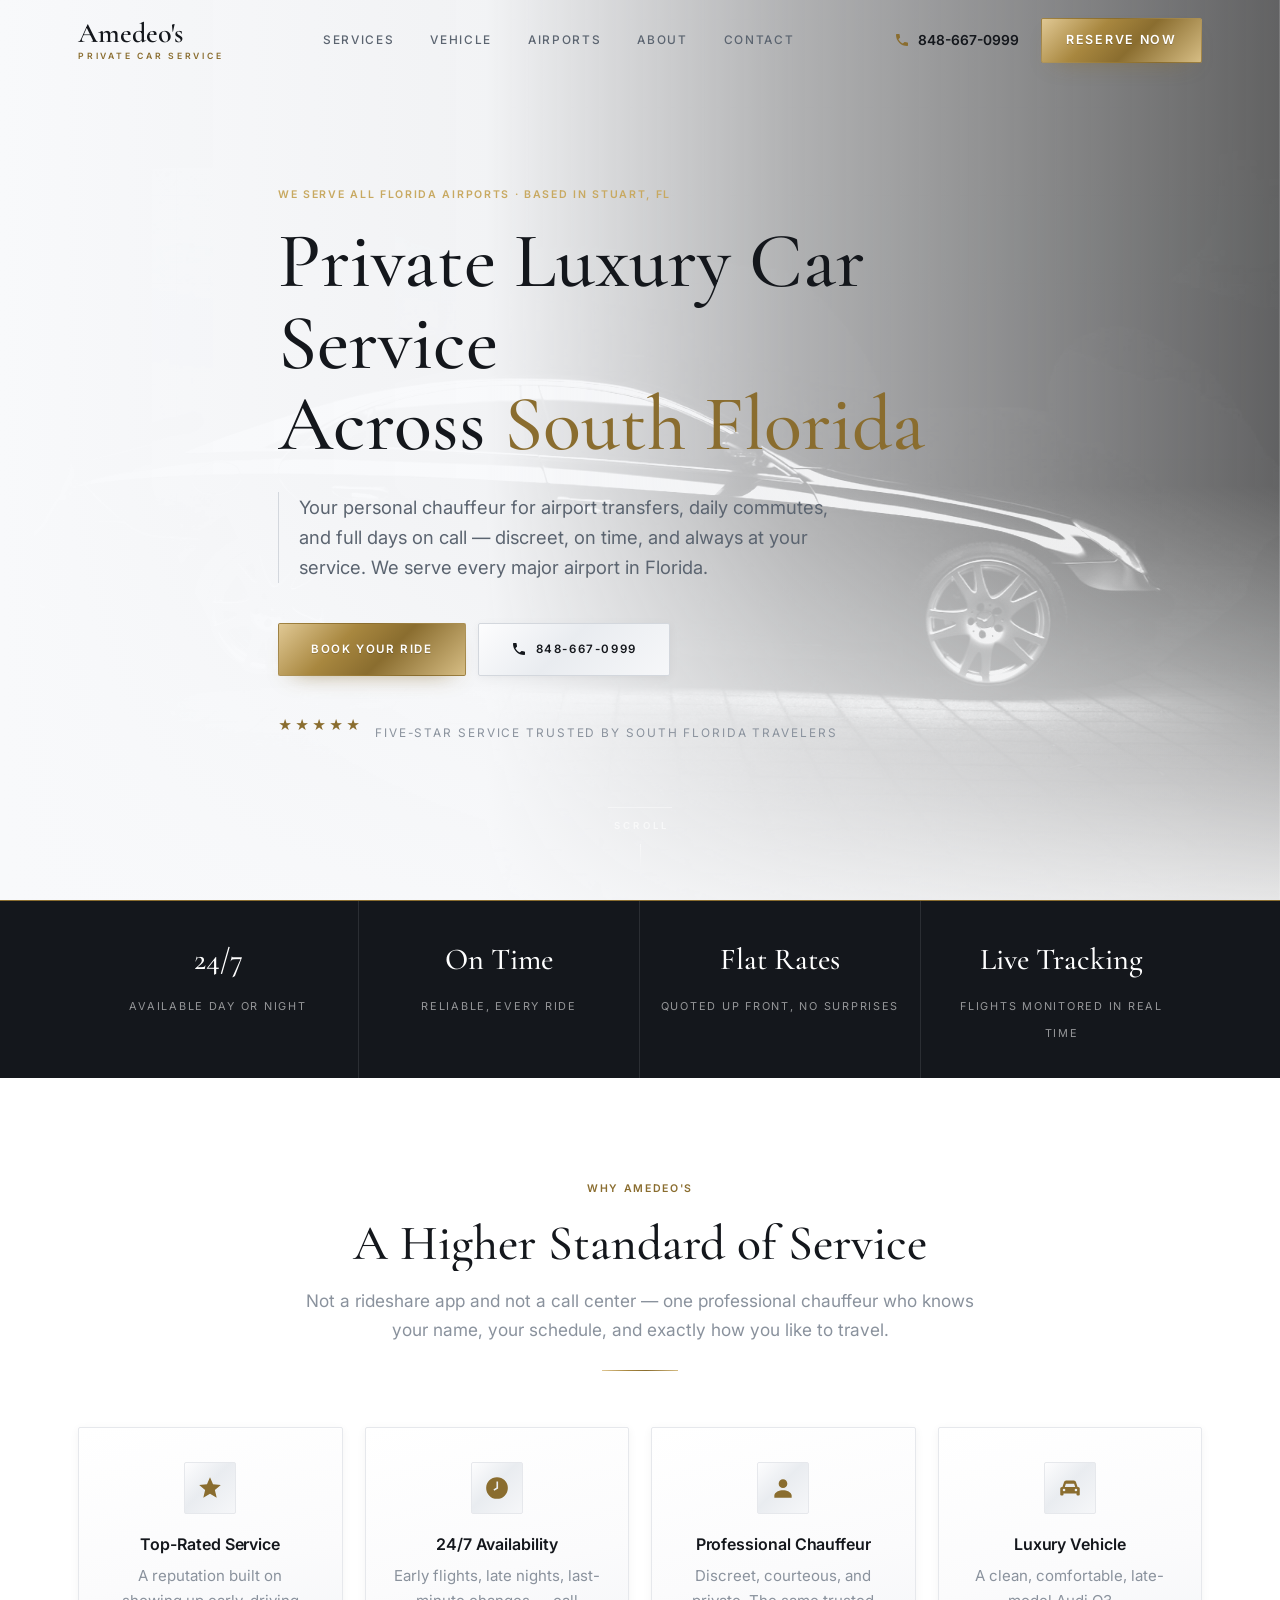
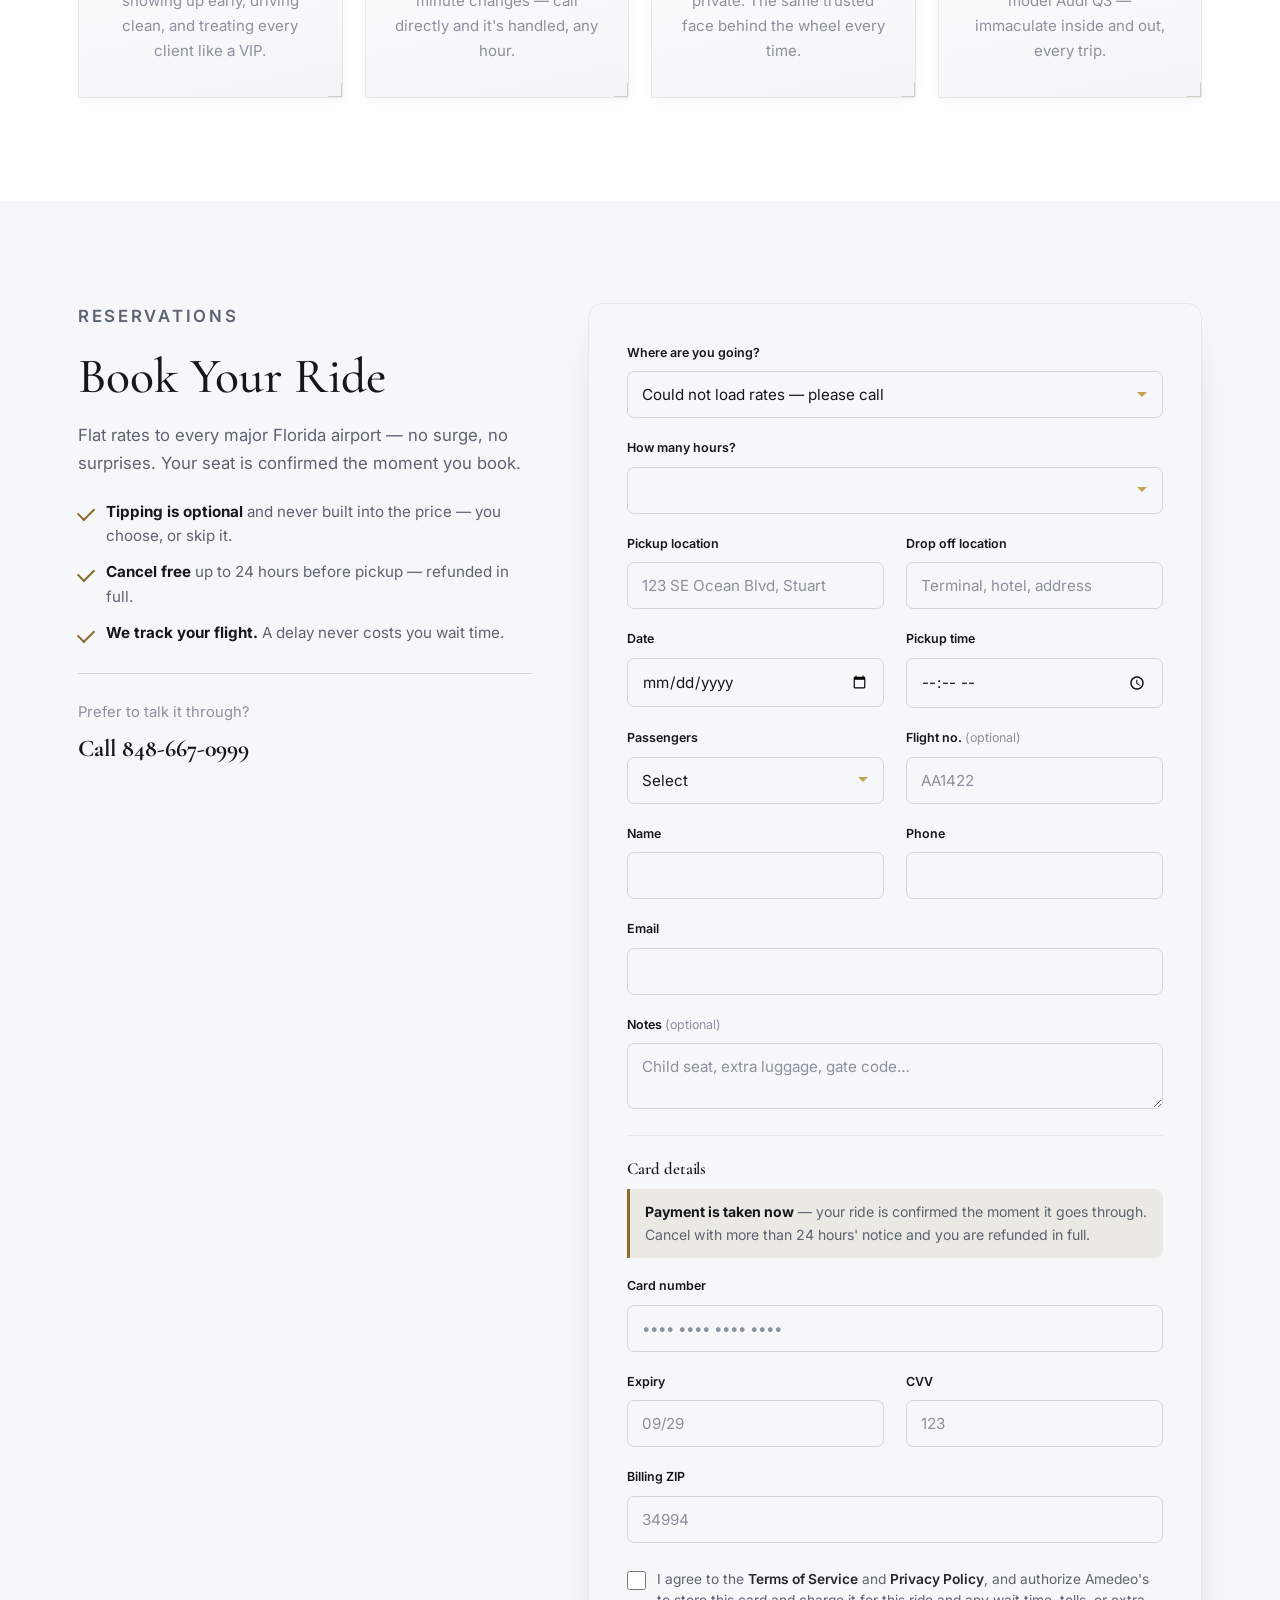
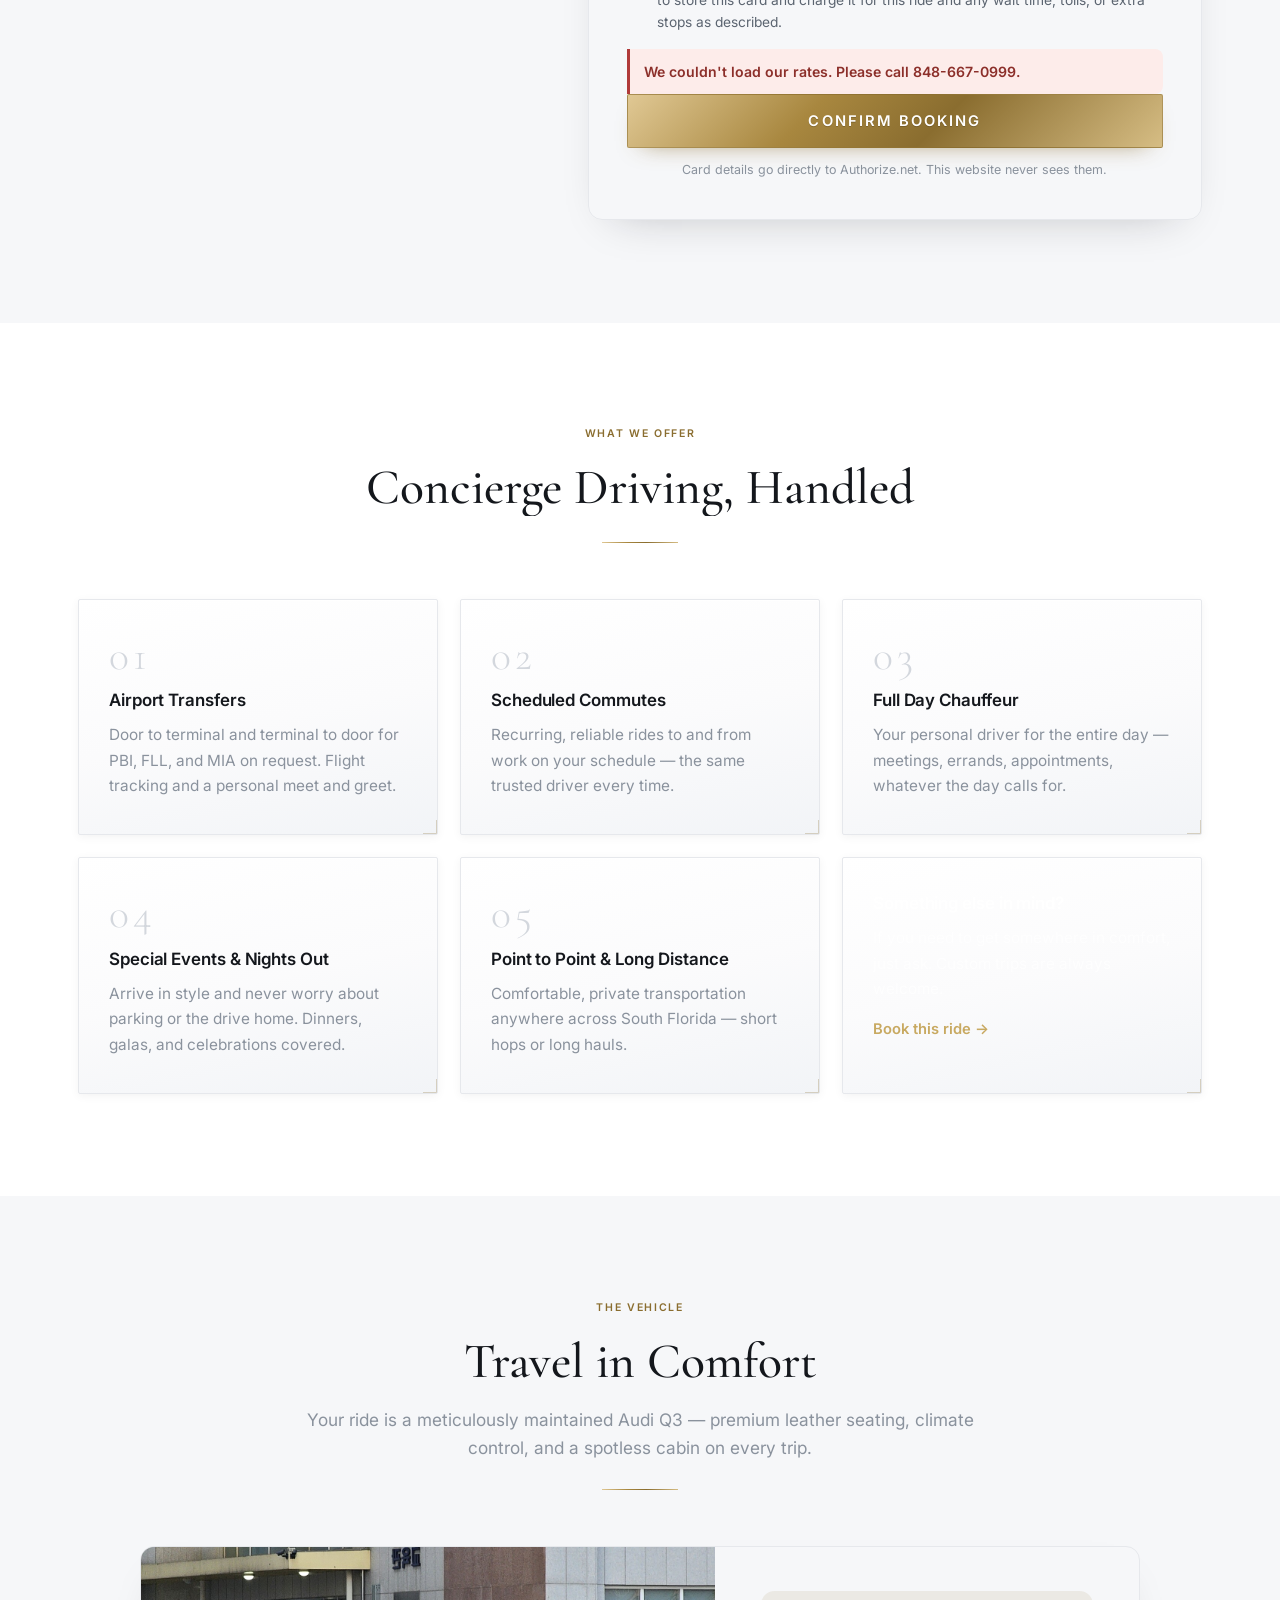
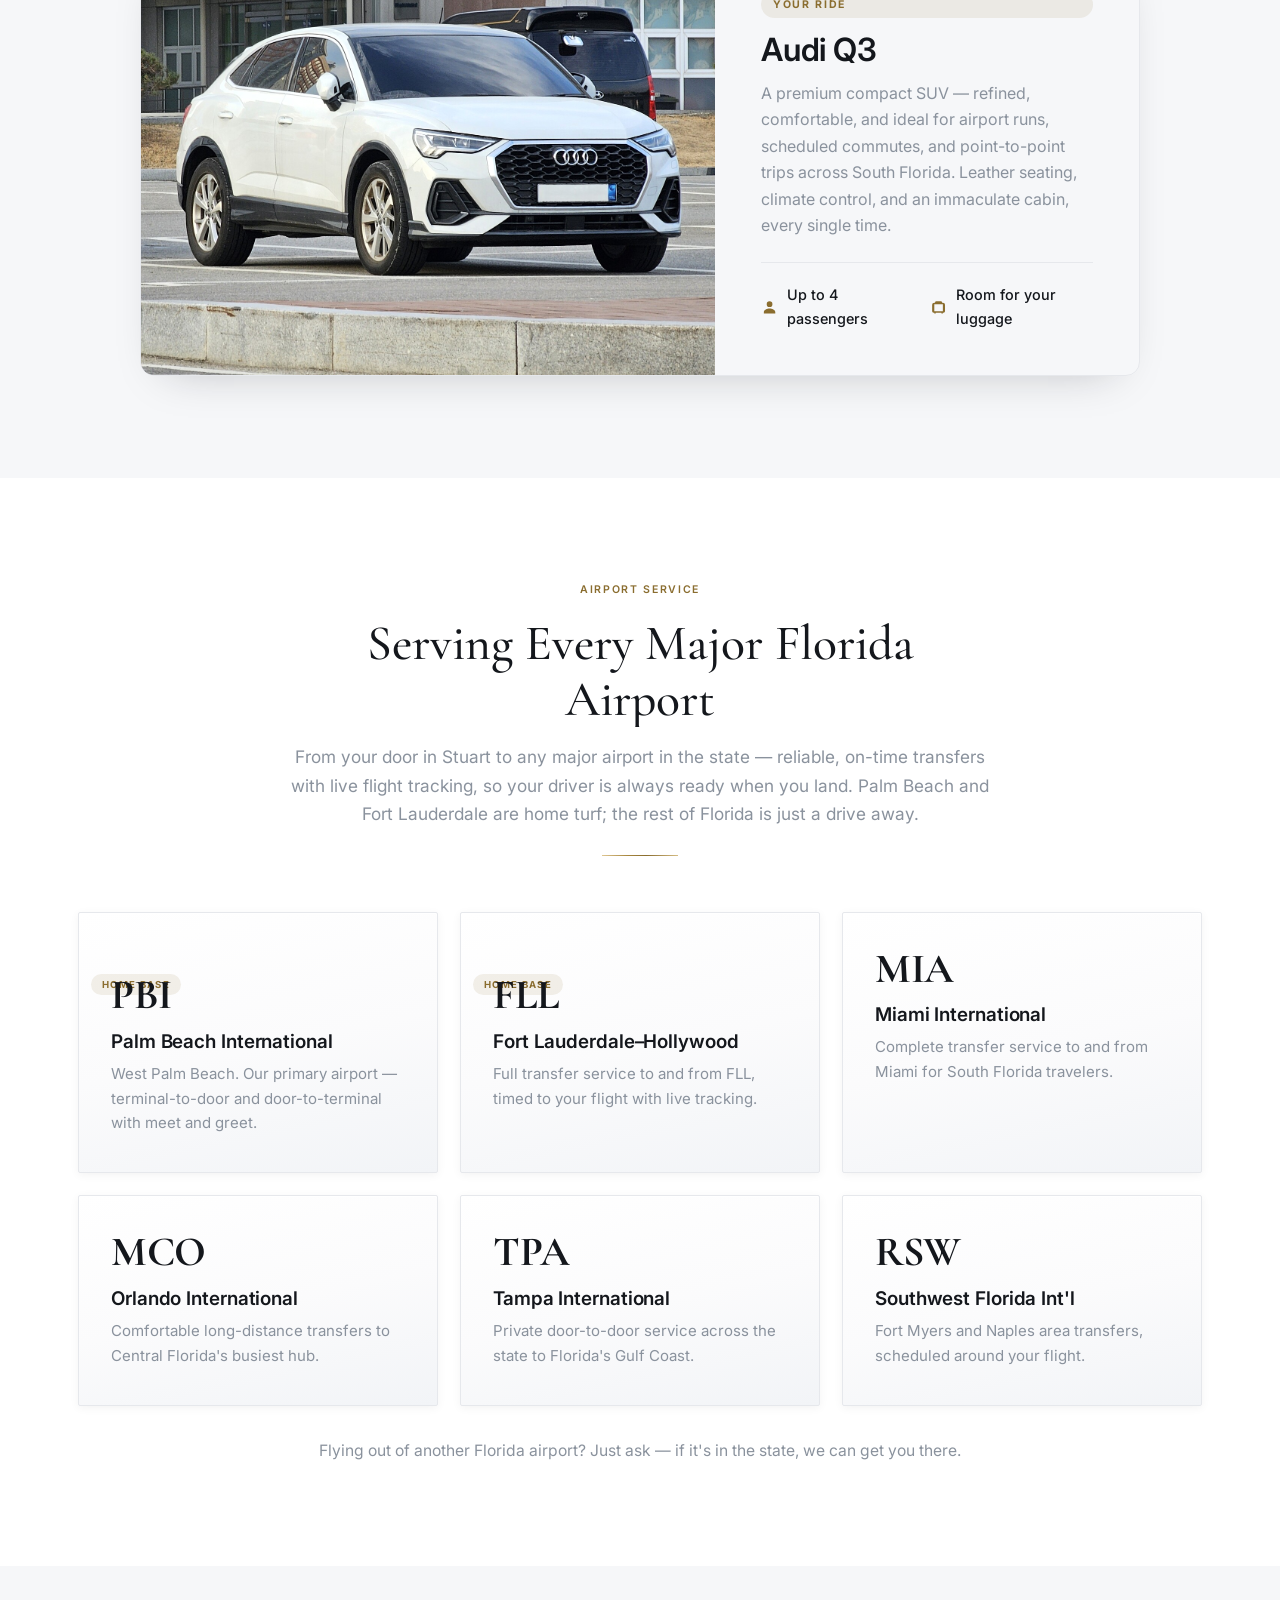
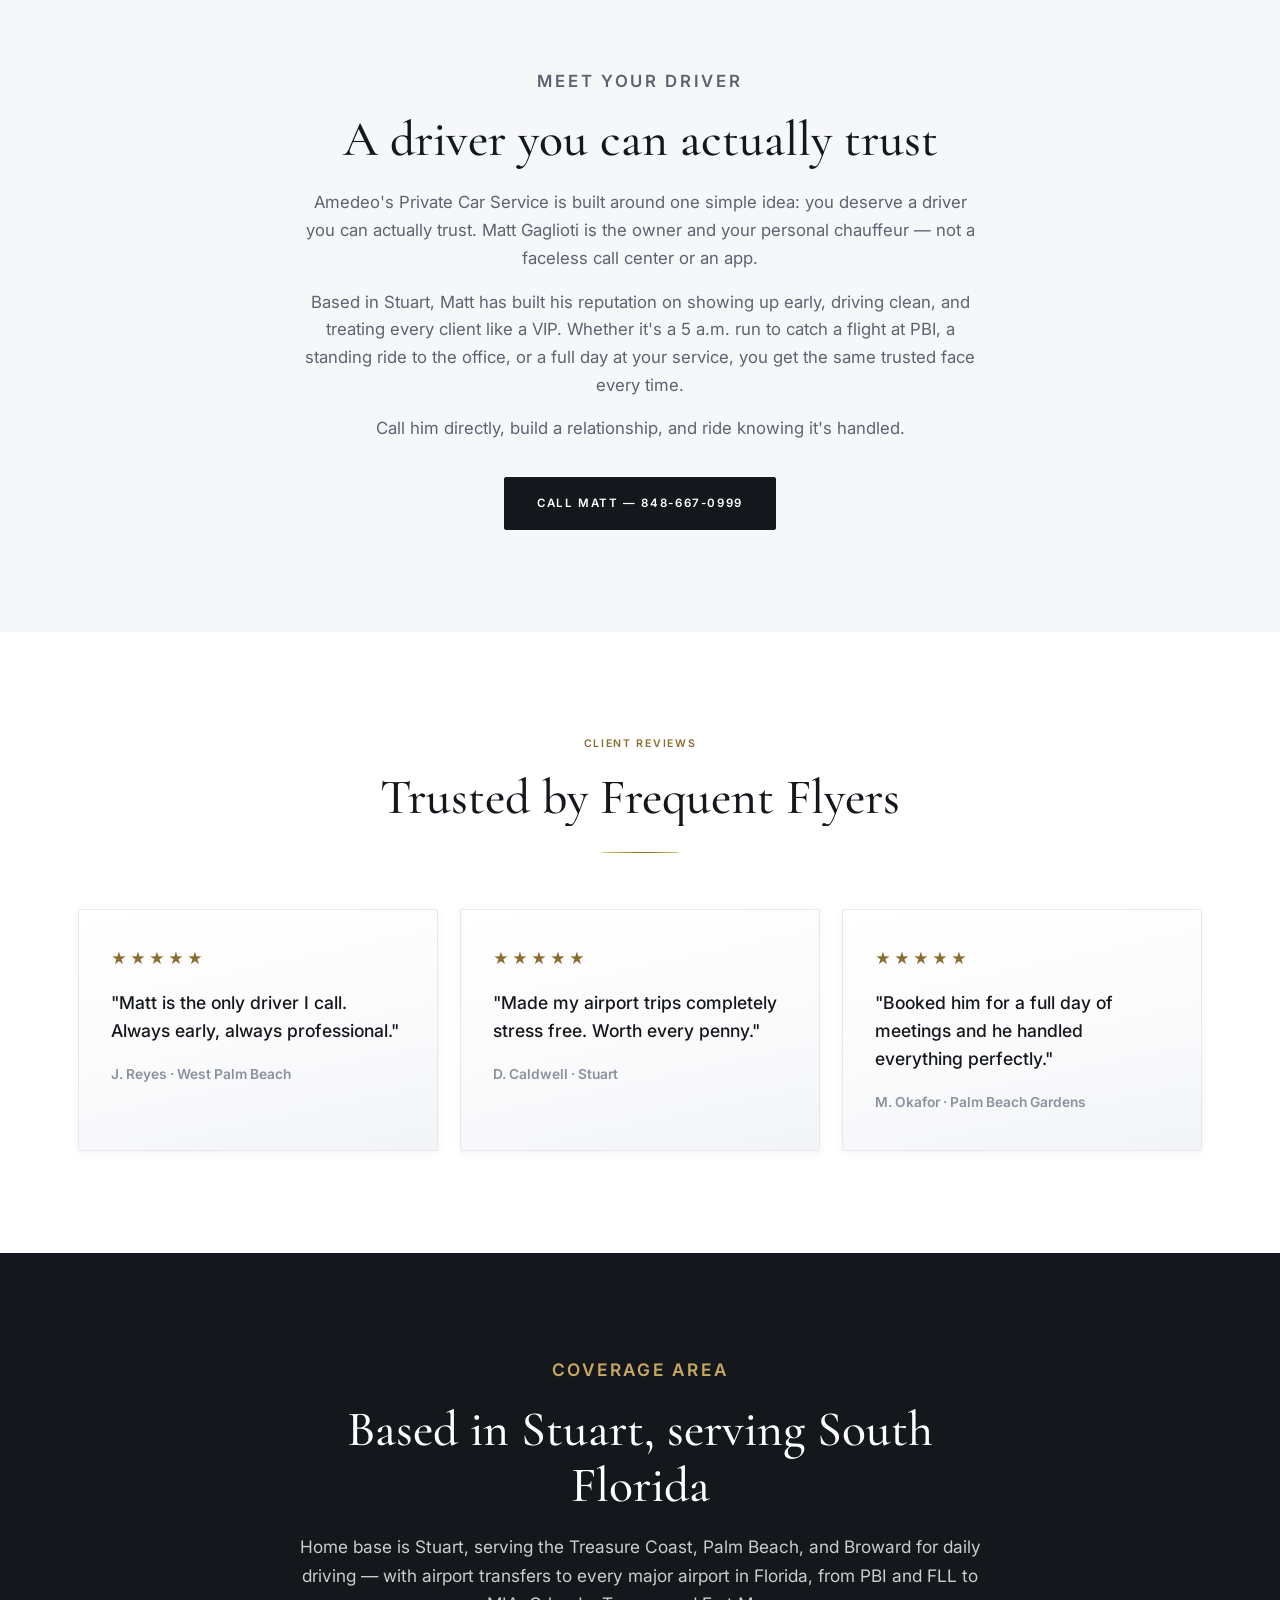
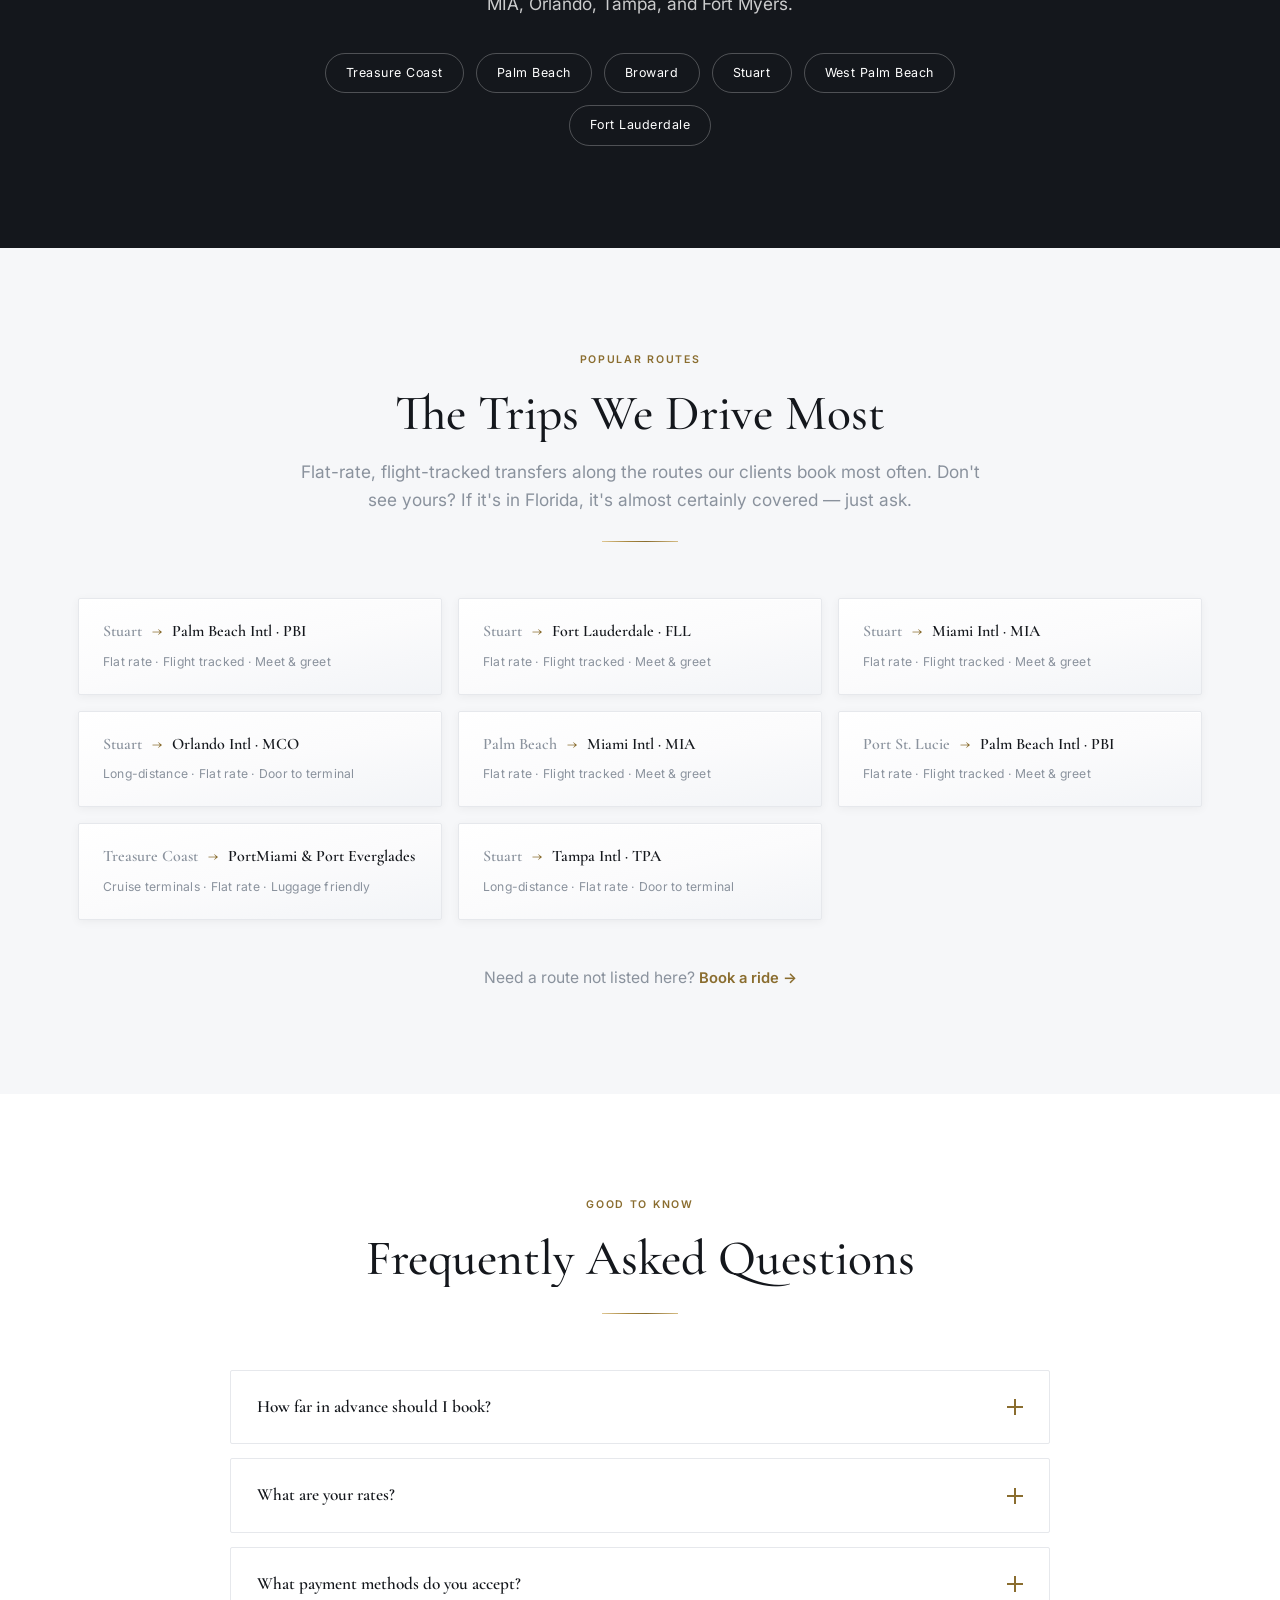
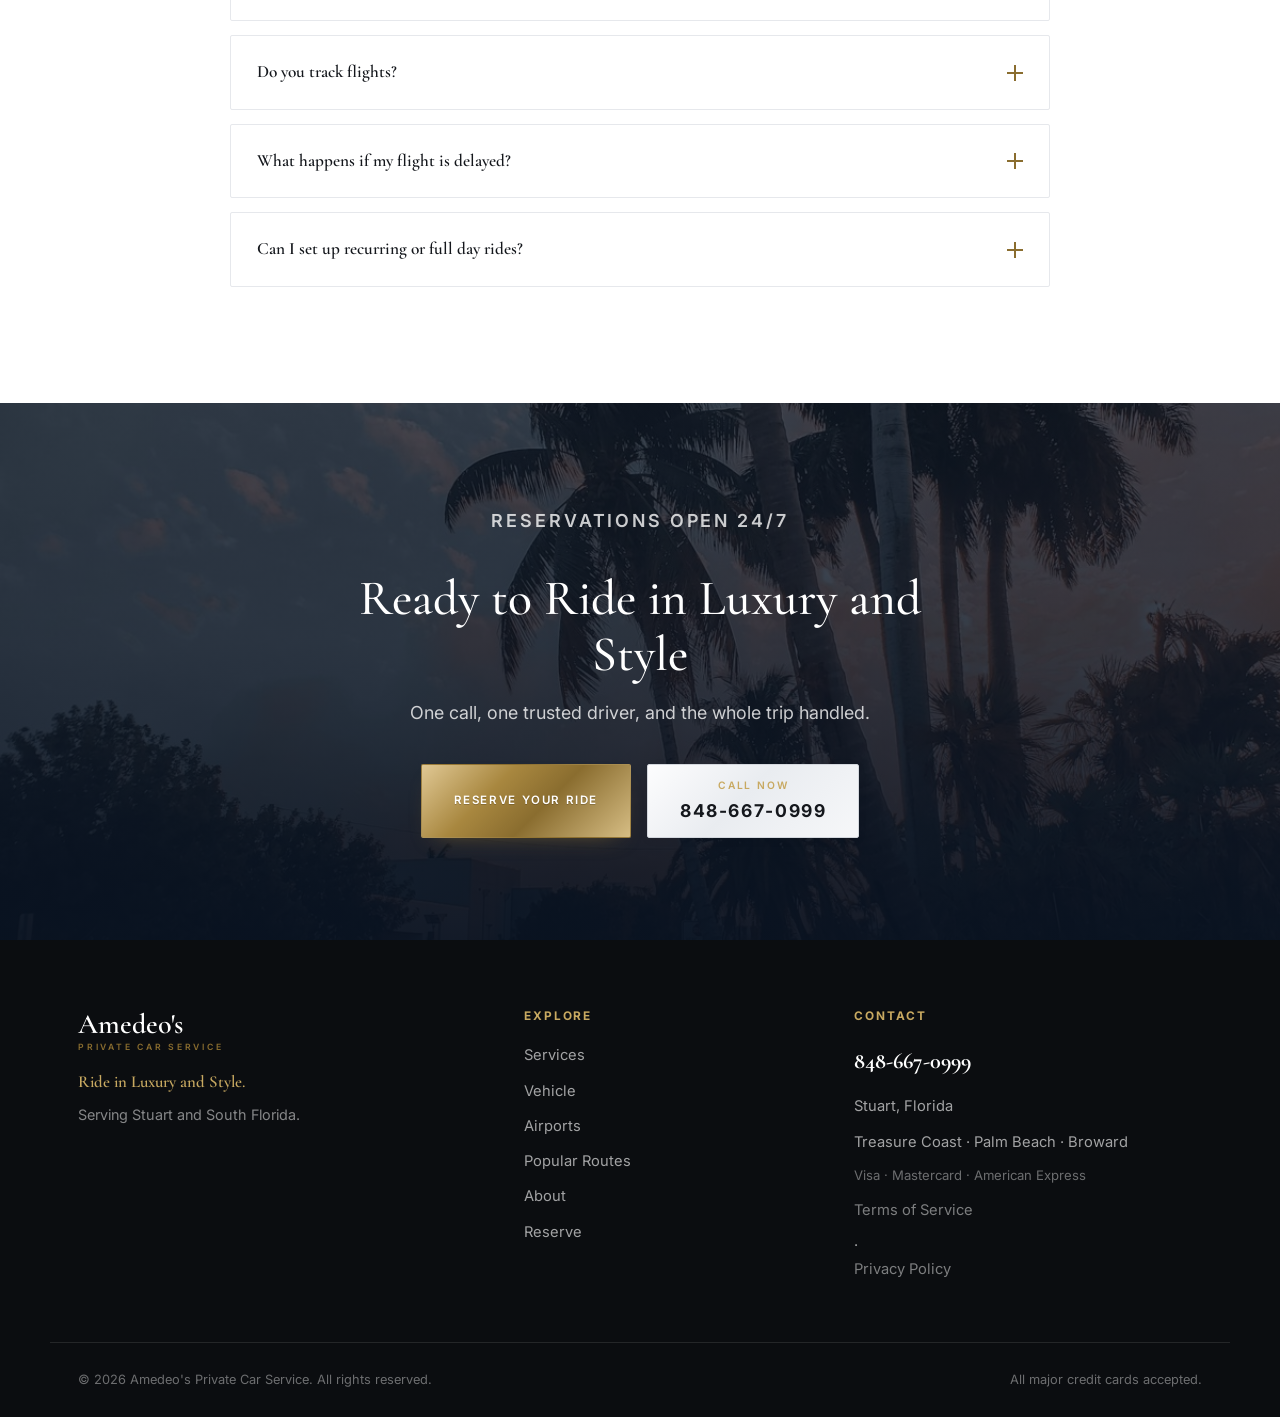
==== commit 34f593e0: "Laboratory identity and a kinetic tile layer The site read as a competent navy-and-gold template. It" ====
--- a/index.html
+++ b/index.html
@@ -13,12 +13,204 @@
 
   <link rel="preconnect" href="https://fonts.googleapis.com" />
   <link rel="preconnect" href="https://fonts.gstatic.com" crossorigin />
-  <link href="https://fonts.googleapis.com/css2?family=Sora:wght@400;500;600;700;800&family=Inter:wght@300;400;500;600;700&display=swap" rel="stylesheet" />
-
-  <link rel="stylesheet" href="styles.css" />
+  <link href="https://fonts.googleapis.com/css2?family=Cormorant+Garamond:ital,wght@0,300;0,400;0,500;0,600;1,400&family=Inter:wght@300;400;500;600;700&display=swap" rel="stylesheet" />
+
+  <link rel="stylesheet" href="styles.css?v=8" />
   <!-- Accept.js: card data goes from the browser straight to Authorize.net.
        It never touches our server, which keeps the site at PCI SAQ A-EP. -->
   <script src="https://js.authorize.net/v1/Accept.js" charset="utf-8"></script>
+  <link rel="canonical" href="https://allfloridaairportscarservice.com/" />
+  <meta property="og:url" content="https://allfloridaairportscarservice.com/" />
+  <meta property="og:image" content="https://allfloridaairportscarservice.com/assets/hero.jpg" />
+  <meta name="twitter:card" content="summary_large_image" />
+  <meta name="geo.region" content="US-FL" />
+  <meta name="geo.placename" content="Stuart, Florida" />
+  <script type="application/ld+json">
+{
+  "@context": "https://schema.org",
+  "@type": [
+    "LocalBusiness",
+    "TaxiService"
+  ],
+  "@id": "https://allfloridaairportscarservice.com/#business",
+  "name": "Amedeo's Private Car Service",
+  "description": "Private chauffeur and airport car service based in Stuart, Florida, serving every major Florida airport with flat rates and no surge pricing.",
+  "url": "https://allfloridaairportscarservice.com/",
+  "telephone": "+1-848-667-0999",
+  "image": "https://allfloridaairportscarservice.com/assets/hero.jpg",
+  "priceRange": "$75-$200",
+  "currenciesAccepted": "USD",
+  "paymentAccepted": "Visa, Mastercard, American Express",
+  "address": {
+    "@type": "PostalAddress",
+    "addressLocality": "Stuart",
+    "addressRegion": "FL",
+    "addressCountry": "US"
+  },
+  "openingHoursSpecification": [
+    {
+      "@type": "OpeningHoursSpecification",
+      "dayOfWeek": [
+        "Monday",
+        "Tuesday",
+        "Wednesday",
+        "Thursday",
+        "Friday",
+        "Saturday",
+        "Sunday"
+      ],
+      "opens": "00:00",
+      "closes": "23:59"
+    }
+  ],
+  "areaServed": [
+    {
+      "@type": "City",
+      "name": "Stuart"
+    },
+    {
+      "@type": "City",
+      "name": "Port St. Lucie"
+    },
+    {
+      "@type": "City",
+      "name": "Jupiter"
+    },
+    {
+      "@type": "City",
+      "name": "Vero Beach"
+    },
+    {
+      "@type": "City",
+      "name": "Palm City"
+    },
+    {
+      "@type": "City",
+      "name": "Hobe Sound"
+    },
+    {
+      "@type": "AdministrativeArea",
+      "name": "Martin County, Florida"
+    },
+    {
+      "@type": "AdministrativeArea",
+      "name": "St. Lucie County, Florida"
+    }
+  ],
+  "knowsAbout": [
+    "Palm Beach International Airport",
+    "Fort Lauderdale-Hollywood International Airport",
+    "Miami International Airport",
+    "Orlando International Airport",
+    "Orlando Melbourne International Airport",
+    "Vero Beach Regional Airport"
+  ],
+  "hasOfferCatalog": {
+    "@type": "OfferCatalog",
+    "name": "Flat-rate airport transfers",
+    "itemListElement": [
+      {
+        "@type": "Offer",
+        "itemOffered": {
+          "@type": "Service",
+          "name": "Private car service to Palm Beach International (PBI)",
+          "serviceType": "Airport transfer",
+          "provider": {
+            "@id": "https://allfloridaairportscarservice.com/#business"
+          }
+        },
+        "price": "80",
+        "priceCurrency": "USD",
+        "description": "Flat rate per vehicle, one way. Gratuity optional and not included."
+      },
+      {
+        "@type": "Offer",
+        "itemOffered": {
+          "@type": "Service",
+          "name": "Private car service to Local \u2014 Martin & St. Lucie County",
+          "serviceType": "Airport transfer",
+          "provider": {
+            "@id": "https://allfloridaairportscarservice.com/#business"
+          }
+        },
+        "price": "75",
+        "priceCurrency": "USD",
+        "description": "Flat rate per vehicle, one way. Gratuity optional and not included."
+      },
+      {
+        "@type": "Offer",
+        "itemOffered": {
+          "@type": "Service",
+          "name": "Private car service to Vero Beach",
+          "serviceType": "Airport transfer",
+          "provider": {
+            "@id": "https://allfloridaairportscarservice.com/#business"
+          }
+        },
+        "price": "100",
+        "priceCurrency": "USD",
+        "description": "Flat rate per vehicle, one way. Gratuity optional and not included."
+      },
+      {
+        "@type": "Offer",
+        "itemOffered": {
+          "@type": "Service",
+          "name": "Private car service to Melbourne / Orlando (MLB)",
+          "serviceType": "Airport transfer",
+          "provider": {
+            "@id": "https://allfloridaairportscarservice.com/#business"
+          }
+        },
+        "price": "125",
+        "priceCurrency": "USD",
+        "description": "Flat rate per vehicle, one way. Gratuity optional and not included."
+      },
+      {
+        "@type": "Offer",
+        "itemOffered": {
+          "@type": "Service",
+          "name": "Private car service to Fort Lauderdale (FLL)",
+          "serviceType": "Airport transfer",
+          "provider": {
+            "@id": "https://allfloridaairportscarservice.com/#business"
+          }
+        },
+        "price": "150",
+        "priceCurrency": "USD",
+        "description": "Flat rate per vehicle, one way. Gratuity optional and not included."
+      },
+      {
+        "@type": "Offer",
+        "itemOffered": {
+          "@type": "Service",
+          "name": "Private car service to Miami International (MIA)",
+          "serviceType": "Airport transfer",
+          "provider": {
+            "@id": "https://allfloridaairportscarservice.com/#business"
+          }
+        },
+        "price": "200",
+        "priceCurrency": "USD",
+        "description": "Flat rate per vehicle, one way. Gratuity optional and not included."
+      },
+      {
+        "@type": "Offer",
+        "itemOffered": {
+          "@type": "Service",
+          "name": "Private car service to Orlando International (MCO)",
+          "serviceType": "Airport transfer",
+          "provider": {
+            "@id": "https://allfloridaairportscarservice.com/#business"
+          }
+        },
+        "price": "200",
+        "priceCurrency": "USD",
+        "description": "Flat rate per vehicle, one way. Gratuity optional and not included."
+      }
+    ]
+  }
+}
+  </script>
 </head>
 <body>
 
@@ -70,7 +262,7 @@
       <div class="hero-overlay"></div>
       <div class="container hero-content fade-in">
         <p class="eyebrow eyebrow-light">We Serve All Florida Airports · Based in Stuart, FL</p>
-        <h1>Private Luxury Car Service<br />Across South Florida</h1>
+        <h1>Private Luxury Car Service<br />Across <em>South Florida</em></h1>
         <p class="hero-sub">Your personal chauffeur for airport transfers, daily commutes, and full days on call — discreet, on time, and always at your service. We serve every major airport in Florida.</p>
         <div class="hero-buttons">
           <a href="#reserve" class="btn btn-gold">Book Your Ride</a>
@@ -122,28 +314,28 @@
           <p class="section-intro">Not a rideshare app and not a call center — one professional chauffeur who knows your name, your schedule, and exactly how you like to travel.</p>
         </div>
         <div class="feature-grid" data-stagger>
-          <article class="feature-card fade-in">
+          <article class="feature-card fade-in"><span class="edge" aria-hidden="true"></span><span class="corner" aria-hidden="true"></span>
             <div class="feature-icon" aria-hidden="true">
               <svg viewBox="0 0 24 24"><path fill="currentColor" d="M12 2 9.2 8.6 2 9.2l5.5 4.6L5.8 21 12 17.3 18.2 21l-1.7-7.2L22 9.2l-7.2-.6z"/></svg>
             </div>
             <h3>Top-Rated Service</h3>
             <p>A reputation built on showing up early, driving clean, and treating every client like a VIP.</p>
           </article>
-          <article class="feature-card fade-in">
+          <article class="feature-card fade-in"><span class="edge" aria-hidden="true"></span><span class="corner" aria-hidden="true"></span>
             <div class="feature-icon" aria-hidden="true">
               <svg viewBox="0 0 24 24"><path fill="currentColor" d="M12 2a10 10 0 1 0 10 10A10 10 0 0 0 12 2zm1 10.5-3.5 2.1-.8-1.3 2.8-1.7V6h1.5z"/></svg>
             </div>
             <h3>24/7 Availability</h3>
             <p>Early flights, late nights, last-minute changes — call directly and it's handled, any hour.</p>
           </article>
-          <article class="feature-card fade-in">
+          <article class="feature-card fade-in"><span class="edge" aria-hidden="true"></span><span class="corner" aria-hidden="true"></span>
             <div class="feature-icon" aria-hidden="true">
               <svg viewBox="0 0 24 24"><path fill="currentColor" d="M12 12a4 4 0 1 0-4-4 4 4 0 0 0 4 4zm0 2c-3.3 0-8 1.7-8 5v2h16v-2c0-3.3-4.7-5-8-5z"/></svg>
             </div>
             <h3>Professional Chauffeur</h3>
             <p>Discreet, courteous, and private. The same trusted face behind the wheel every time.</p>
           </article>
-          <article class="feature-card fade-in">
+          <article class="feature-card fade-in"><span class="edge" aria-hidden="true"></span><span class="corner" aria-hidden="true"></span>
             <div class="feature-icon" aria-hidden="true">
               <svg viewBox="0 0 24 24"><path fill="currentColor" d="M5 11l1.5-4.5A2 2 0 0 1 8.4 5h7.2a2 2 0 0 1 1.9 1.5L19 11h.5a1.5 1.5 0 0 1 1.5 1.5V18a1 1 0 0 1-1 1h-1a1 1 0 0 1-1-1v-1H6v1a1 1 0 0 1-1 1H4a1 1 0 0 1-1-1v-5.5A1.5 1.5 0 0 1 4.5 11zm2.2 0h9.6l-1-3H8.2zM6.5 15a1.2 1.2 0 1 0 0-2.4 1.2 1.2 0 0 0 0 2.4zm11 0a1.2 1.2 0 1 0 0-2.4 1.2 1.2 0 0 0 0 2.4z"/></svg>
             </div>
@@ -310,32 +502,32 @@
         </div>
 
         <div class="service-grid">
-          <article class="service-card fade-in">
+          <article class="service-card fade-in"><span class="edge" aria-hidden="true"></span><span class="corner" aria-hidden="true"></span>
             <div class="service-num">01</div>
             <h3>Airport Transfers</h3>
             <p>Door to terminal and terminal to door for PBI, FLL, and MIA on request. Flight tracking and a personal meet and greet.</p>
           </article>
-          <article class="service-card fade-in">
+          <article class="service-card fade-in"><span class="edge" aria-hidden="true"></span><span class="corner" aria-hidden="true"></span>
             <div class="service-num">02</div>
             <h3>Scheduled Commutes</h3>
             <p>Recurring, reliable rides to and from work on your schedule — the same trusted driver every time.</p>
           </article>
-          <article class="service-card fade-in">
+          <article class="service-card fade-in"><span class="edge" aria-hidden="true"></span><span class="corner" aria-hidden="true"></span>
             <div class="service-num">03</div>
             <h3>Full Day Chauffeur</h3>
             <p>Your personal driver for the entire day — meetings, errands, appointments, whatever the day calls for.</p>
           </article>
-          <article class="service-card fade-in">
+          <article class="service-card fade-in"><span class="edge" aria-hidden="true"></span><span class="corner" aria-hidden="true"></span>
             <div class="service-num">04</div>
             <h3>Special Events &amp; Nights Out</h3>
             <p>Arrive in style and never worry about parking or the drive home. Dinners, galas, and celebrations covered.</p>
           </article>
-          <article class="service-card fade-in">
+          <article class="service-card fade-in"><span class="edge" aria-hidden="true"></span><span class="corner" aria-hidden="true"></span>
             <div class="service-num">05</div>
             <h3>Point to Point &amp; Long Distance</h3>
             <p>Comfortable, private transportation anywhere across South Florida — short hops or long hauls.</p>
           </article>
-          <article class="service-card service-card--cta fade-in">
+          <article class="service-card service-card--cta fade-in"><span class="edge" aria-hidden="true"></span><span class="corner" aria-hidden="true"></span>
             <h3>Something else in mind?</h3>
             <p>If you need to get somewhere in comfort, just ask. Custom trips are always welcome.</p>
             <a href="#reserve" class="link-arrow">Book this ride →</a>
@@ -378,34 +570,34 @@
         </div>
 
         <div class="airport-grid">
-          <article class="airport-card fade-in">
+          <article class="airport-card fade-in"><span class="edge" aria-hidden="true"></span>
             <span class="airport-tag">Home Base</span>
             <span class="airport-code">PBI</span>
             <h3>Palm Beach International</h3>
             <p>West Palm Beach. Our primary airport — terminal-to-door and door-to-terminal with meet and greet.</p>
           </article>
-          <article class="airport-card fade-in">
+          <article class="airport-card fade-in"><span class="edge" aria-hidden="true"></span>
             <span class="airport-tag">Home Base</span>
             <span class="airport-code">FLL</span>
             <h3>Fort Lauderdale–Hollywood</h3>
             <p>Full transfer service to and from FLL, timed to your flight with live tracking.</p>
           </article>
-          <article class="airport-card fade-in">
+          <article class="airport-card fade-in"><span class="edge" aria-hidden="true"></span>
             <span class="airport-code">MIA</span>
             <h3>Miami International</h3>
             <p>Complete transfer service to and from Miami for South Florida travelers.</p>
           </article>
-          <article class="airport-card fade-in">
+          <article class="airport-card fade-in"><span class="edge" aria-hidden="true"></span>
             <span class="airport-code">MCO</span>
             <h3>Orlando International</h3>
             <p>Comfortable long-distance transfers to Central Florida's busiest hub.</p>
           </article>
-          <article class="airport-card fade-in">
+          <article class="airport-card fade-in"><span class="edge" aria-hidden="true"></span>
             <span class="airport-code">TPA</span>
             <h3>Tampa International</h3>
             <p>Private door-to-door service across the state to Florida's Gulf Coast.</p>
           </article>
-          <article class="airport-card fade-in">
+          <article class="airport-card fade-in"><span class="edge" aria-hidden="true"></span>
             <span class="airport-code">RSW</span>
             <h3>Southwest Florida Int'l</h3>
             <p>Fort Myers and Naples area transfers, scheduled around your flight.</p>
@@ -621,7 +813,7 @@
     <span>Call Now — 848-667-0999</span>
   </a>
 
-  <script src="script.js?v=10"></script>
-  <script src="motion.js?v=1"></script>
+  <script src="script.js?v=13"></script>
+  <script src="motion.js?v=3"></script>
 </body>
 </html>
--- a/styles.css
+++ b/styles.css
@@ -1,33 +1,45 @@
 /* ============================================================
-   Amedeo's Limo Service — clean professional theme
-   White + navy + gold · modern sans-serif
+   Amedeo's Private Car Service — laboratory theme
+   Sterile white + platinum silver · metallic antique gold
+   Cormorant Garamond display over Inter
    ============================================================ */
 
 :root {
   --bg:        #ffffff;
-  --bg-soft:   #f4f6f9;   /* cool light gray section */
-  --bg-soft-2: #eef1f6;
-  --navy:      #0e2340;   /* deep professional navy */
-  --navy-2:    #16335c;
-  --navy-deep: #0a1b33;
-  --ink:       #1b2533;   /* headings */
-  --body:      #4d586a;   /* body text */
-  --gold:      #c4a253;   /* refined gold accent */
-  --gold-2:    #d8ba6e;
-  --gold-soft: rgba(196, 162, 83, 0.12);
-  --muted:     #7b8597;
-  --line:      #e3e8ef;
-  --line-2:    #d7dde6;
+  --bg-soft:   #f6f7f9;   /* platinum panel */
+  --bg-soft-2: #eceef2;
+
+  /* Graphite. Replaces the old navy in every rule that referenced it,
+     so the dark sections go instrument-grey instead of nautical blue. */
+  --navy:      #14171c;
+  --navy-2:    #232830;
+  --navy-deep: #0b0d10;
+
+  --ink:       #14171c;   /* headings */
+  --body:      #5b6470;   /* body text */
+  --muted:     #8a929d;
+
+  /* Metallic antique gold — the single accent. */
+  --gold:      #8a6d2f;
+  --gold-2:    #c8a961;
+  --gold-soft: rgba(138, 109, 47, 0.10);
+  --gold-metal: linear-gradient(135deg, #e0c894 0%, #a8873f 34%, #8a6d2f 58%, #d6bd84 100%);
+
+  /* Surgical hairlines and brushed-steel fills. */
+  --line:      #e6e8ec;
+  --line-2:    #d3d7dd;
+  --silver:    linear-gradient(180deg, #f7f8fa 0%, #e7eaee 100%);
+  --silver-2:  linear-gradient(135deg, #fdfdfe 0%, #e9ecf0 45%, #f6f7f9 100%);
 
   --sans:    "Inter", system-ui, -apple-system, sans-serif;
-  --display: "Sora", "Inter", sans-serif;
+  --display: "Cormorant Garamond", "Times New Roman", Georgia, serif;
 
   --maxw: 1180px;
   --ease: cubic-bezier(0.22, 1, 0.36, 1);
-  --shadow-sm: 0 4px 14px rgba(16, 35, 64, 0.06);
-  --shadow:    0 16px 40px -20px rgba(16, 35, 64, 0.22);
-  --shadow-lg: 0 30px 60px -28px rgba(16, 35, 64, 0.30);
-  --radius: 10px;
+  --shadow-sm: 0 2px 10px rgba(20, 23, 28, 0.05);
+  --shadow:    0 18px 44px -26px rgba(20, 23, 28, 0.28);
+  --shadow-lg: 0 34px 70px -34px rgba(20, 23, 28, 0.34);
+  --radius: 2px;
 }
 
 * { box-sizing: border-box; margin: 0; padding: 0; }
@@ -48,14 +60,15 @@
 .container { width: 100%; max-width: var(--maxw); margin: 0 auto; padding: 0 28px; }
 
 /* ---------- Typography ---------- */
-h1, h2, h3, h4 { font-family: var(--display); color: var(--ink); line-height: 1.15; font-weight: 700; letter-spacing: -0.01em; }
-h1 { font-size: clamp(2.5rem, 5.5vw, 4rem); font-weight: 800; line-height: 1.08; }
-h2 { font-size: clamp(1.9rem, 3.6vw, 2.7rem); }
-h3 { font-size: 1.3rem; }
+h1, h2, h3, h4 { font-family: var(--display); color: var(--ink); line-height: 1.12; font-weight: 500; letter-spacing: 0; }
+h1 { font-size: clamp(3rem, 6.4vw, 4.9rem); font-weight: 500; line-height: 1.04; }
+h2 { font-size: clamp(2.1rem, 4.2vw, 3.1rem); }
+h3 { font-family: var(--sans); font-size: 1.06rem; font-weight: 600; letter-spacing: -0.005em; }
+h4 { font-family: var(--sans); font-weight: 600; }
 
 .eyebrow {
-  font-family: var(--sans); text-transform: uppercase; letter-spacing: 0.18em;
-  font-size: 0.72rem; font-weight: 700; color: var(--gold); margin-bottom: 16px;
+  font-family: var(--sans); text-transform: uppercase; letter-spacing: 0.28em;
+  font-size: 0.66rem; font-weight: 600; color: var(--gold); margin-bottom: 18px;
 }
 .eyebrow-light { color: var(--gold-2); }
 
@@ -68,17 +81,19 @@
 .btn {
   display: inline-flex; align-items: center; justify-content: center; gap: 9px;
   font-family: var(--sans); font-weight: 600; font-size: 0.86rem; letter-spacing: 0.02em;
-  padding: 15px 30px; border-radius: 6px; cursor: pointer; border: 1.5px solid transparent;
+  padding: 16px 32px; border-radius: var(--radius); cursor: pointer; border: 1px solid transparent;
+  text-transform: uppercase; letter-spacing: 0.14em; font-size: 0.72rem;
   transition: all 0.3s var(--ease); white-space: nowrap;
 }
-.btn-gold { background: var(--gold); color: #fff; border-color: var(--gold); box-shadow: 0 8px 20px -10px rgba(196,162,83,0.7); }
-.btn-gold:hover { background: var(--gold-2); border-color: var(--gold-2); transform: translateY(-2px); box-shadow: 0 12px 26px -10px rgba(196,162,83,0.6); }
+.btn-gold { background: var(--gold-metal); color: #fff; border-color: rgba(138,109,47,0.55); box-shadow: 0 10px 24px -16px rgba(138,109,47,0.85); text-shadow: 0 1px 0 rgba(0,0,0,0.18); }
+.btn-gold:hover { filter: brightness(1.07); transform: translateY(-1px); box-shadow: 0 14px 30px -16px rgba(138,109,47,0.8); }
 .btn-navy { background: var(--navy); color: #fff; border-color: var(--navy); }
 .btn-navy:hover { background: var(--navy-2); border-color: var(--navy-2); transform: translateY(-2px); }
-.btn-outline { background: transparent; color: var(--navy); border-color: var(--line-2); }
-.btn-outline:hover { border-color: var(--navy); color: var(--navy); transform: translateY(-2px); }
-.btn-ghost { background: rgba(255,255,255,0.08); color: #fff; border-color: rgba(255,255,255,0.45); backdrop-filter: blur(4px); }
-.btn-ghost:hover { background: #fff; color: var(--navy); border-color: #fff; transform: translateY(-2px); }
+.btn-outline { background: transparent; color: var(--ink); border-color: var(--line-2); }
+.btn-outline:hover { border-color: var(--ink); color: var(--ink); transform: translateY(-1px); }
+/* Secondary action on the sterile hero: brushed steel, hairline edge. */
+.btn-ghost { background: var(--silver-2); color: var(--ink); border-color: var(--line-2); box-shadow: var(--shadow-sm); }
+.btn-ghost:hover { border-color: var(--gold); color: var(--gold); transform: translateY(-1px); }
 .btn-block { width: 100%; padding: 17px; font-size: 0.92rem; }
 
 /* ============================================================
@@ -88,30 +103,30 @@
   position: fixed; inset: 0 0 auto 0; z-index: 100; padding: 18px 0;
   transition: background 0.4s var(--ease), box-shadow 0.4s var(--ease), padding 0.4s var(--ease);
 }
-.site-header.scrolled { background: rgba(255,255,255,0.94); backdrop-filter: blur(14px); box-shadow: 0 4px 20px -12px rgba(16,35,64,0.3); padding: 12px 0; }
+.site-header.scrolled { background: rgba(255,255,255,0.92); backdrop-filter: blur(16px); border-bottom: 1px solid var(--line); padding: 12px 0; }
 .header-inner { display: flex; align-items: center; justify-content: space-between; }
 
 .brand { display: flex; flex-direction: column; line-height: 1; }
-.brand-name { font-family: var(--display); font-size: 1.5rem; font-weight: 800; color: #fff; letter-spacing: -0.01em; transition: color 0.4s var(--ease); }
-.brand-sub { font-family: var(--sans); font-size: 0.56rem; text-transform: uppercase; letter-spacing: 0.24em; color: var(--gold-2); margin-top: 4px; font-weight: 700; }
+.brand-name { font-family: var(--display); font-size: 1.75rem; font-weight: 600; color: var(--ink); letter-spacing: 0; transition: color 0.4s var(--ease); }
+.brand-sub { font-family: var(--sans); font-size: 0.54rem; text-transform: uppercase; letter-spacing: 0.32em; color: var(--gold); margin-top: 5px; font-weight: 600; }
 .scrolled .brand-name { color: var(--ink); }
 
 .main-nav { display: flex; gap: 36px; }
-.main-nav a { font-size: 0.86rem; font-weight: 500; color: rgba(255,255,255,0.85); position: relative; padding: 4px 0; transition: color 0.3s var(--ease); }
-.main-nav a::after { content: ""; position: absolute; left: 0; bottom: -3px; width: 0; height: 2px; background: var(--gold); transition: width 0.3s var(--ease); border-radius: 2px; }
-.main-nav a:hover { color: #fff; }
+.main-nav a { font-size: 0.74rem; font-weight: 500; text-transform: uppercase; letter-spacing: 0.14em; color: var(--body); position: relative; padding: 4px 0; transition: color 0.3s var(--ease); }
+.main-nav a::after { content: ""; position: absolute; left: 0; bottom: -4px; width: 0; height: 1px; background: var(--gold); transition: width 0.3s var(--ease); }
+.main-nav a:hover { color: var(--ink); }
 .main-nav a:hover::after { width: 100%; }
 .scrolled .main-nav a { color: var(--body); }
 .scrolled .main-nav a:hover { color: var(--navy); }
 
 .header-actions { display: flex; align-items: center; gap: 22px; }
-.header-phone { display: inline-flex; align-items: center; gap: 8px; font-size: 0.9rem; font-weight: 600; color: #fff; transition: color 0.3s var(--ease); }
-.header-phone svg { color: var(--gold-2); }
+.header-phone { display: inline-flex; align-items: center; gap: 8px; font-size: 0.86rem; font-weight: 600; color: var(--ink); transition: color 0.3s var(--ease); }
+.header-phone svg { color: var(--gold); }
 .scrolled .header-phone { color: var(--ink); }
 .header-reserve { padding: 11px 24px; font-size: 0.78rem; }
 
 .nav-toggle { display: none; flex-direction: column; gap: 5px; background: none; border: none; cursor: pointer; padding: 6px; width: 38px; }
-.nav-toggle span { display: block; height: 2px; width: 24px; background: #fff; border-radius: 2px; transition: all 0.35s var(--ease); }
+.nav-toggle span { display: block; height: 1px; width: 24px; background: var(--ink); transition: all 0.35s var(--ease); }
 .scrolled .nav-toggle span { background: var(--ink); }
 .nav-toggle[aria-expanded="true"] span { background: var(--ink); }
 .nav-toggle[aria-expanded="true"] span:nth-child(1) { transform: translateY(7px) rotate(45deg); }
@@ -121,33 +136,61 @@
 .mobile-menu { position: fixed; inset: 0; z-index: 99; background: rgba(255,255,255,0.98); backdrop-filter: blur(16px); display: flex; align-items: center; justify-content: center; opacity: 0; pointer-events: none; transition: opacity 0.4s var(--ease); }
 .mobile-menu.open { opacity: 1; pointer-events: auto; }
 .mobile-menu nav { display: flex; flex-direction: column; align-items: center; gap: 28px; }
-.mobile-menu a { font-family: var(--display); font-size: 1.6rem; font-weight: 600; color: var(--ink); }
+.mobile-menu a { font-family: var(--display); font-size: 1.9rem; font-weight: 500; color: var(--ink); }
 .mobile-menu a.btn { font-family: var(--sans); font-size: 0.9rem; margin-top: 10px; color: #fff; }
 .mobile-menu .mobile-phone { font-size: 1.1rem; color: var(--gold); font-weight: 600; }
 
 /* ============================================================
    HERO
    ============================================================ */
-.hero { min-height: 100vh; display: flex; align-items: center; padding: 120px 0 90px; overflow: hidden; }
-.hero-bg { position: absolute; inset: 0; background-size: cover; background-position: center; background-color: var(--navy-deep); transform: scale(1.06); animation: heroZoom 16s var(--ease) forwards; }
+.hero {
+  min-height: 100vh; display: flex; align-items: center; padding: 140px 0 100px;
+  overflow: hidden; background: var(--silver);
+}
+/* Laboratory grid — a faint measured field behind everything. */
+.hero::before {
+  content: ""; position: absolute; inset: 0; pointer-events: none;
+  background-image:
+    repeating-linear-gradient(90deg, rgba(20,23,28,0.045) 0 1px, transparent 1px 88px),
+    repeating-linear-gradient(0deg,  rgba(20,23,28,0.045) 0 1px, transparent 1px 88px);
+  mask-image: radial-gradient(120% 90% at 20% 40%, #000 20%, transparent 78%);
+}
+/* The car reads as a specimen: desaturated, over-lit, washed into the page. */
+.hero-bg {
+  position: absolute; inset: 0; background-size: cover; background-position: 70% center;
+  background-color: #eef0f3; filter: grayscale(1) brightness(1.42) contrast(0.78);
+  opacity: 0.85; transform: scale(1.06); animation: heroZoom 16s var(--ease) forwards;
+}
 @keyframes heroZoom { to { transform: scale(1); } }
-.hero-overlay { position: absolute; inset: 0; background: linear-gradient(90deg, rgba(9,11,15,0.92) 0%, rgba(9,11,15,0.62) 46%, rgba(9,11,15,0.22) 78%, rgba(9,11,15,0.05) 100%), linear-gradient(0deg, rgba(9,11,15,0.6) 0%, rgba(9,11,15,0) 52%); }
-.hero-content { position: relative; max-width: 760px; }
-.hero h1 { color: #fff; margin-bottom: 24px; }
-.hero-sub { font-size: clamp(1.05rem, 1.8vw, 1.25rem); color: rgba(255,255,255,0.82); max-width: 580px; margin-bottom: 36px; }
-.hero-buttons { display: flex; gap: 14px; flex-wrap: wrap; margin-bottom: 34px; }
-.hero-rating { display: flex; align-items: center; gap: 12px; color: rgba(255,255,255,0.8); font-size: 0.92rem; }
-.hero-rating .stars { color: var(--gold-2); letter-spacing: 2px; font-size: 1rem; }
+.hero-overlay {
+  position: absolute; inset: 0;
+  background:
+    linear-gradient(90deg, #f8f9fb 0%, rgba(248,249,251,0.97) 38%, rgba(248,249,251,0.62) 62%, rgba(248,249,251,0.2) 100%),
+    linear-gradient(0deg, rgba(255,255,255,0.85) 0%, rgba(255,255,255,0) 46%);
+}
+.hero-content { position: relative; max-width: 780px; }
+.hero h1 { color: var(--ink); margin-bottom: 26px; }
+.hero h1 em { font-style: normal; color: var(--gold); }
+.hero-sub {
+  font-size: clamp(1.02rem, 1.6vw, 1.15rem); color: var(--body); max-width: 560px; margin-bottom: 40px;
+  padding-left: 20px; border-left: 1px solid var(--line-2);
+}
+.hero-buttons { display: flex; gap: 12px; flex-wrap: wrap; margin-bottom: 38px; }
+.hero-rating {
+  display: flex; align-items: center; gap: 12px; color: var(--muted);
+  font-size: 0.74rem; text-transform: uppercase; letter-spacing: 0.16em;
+}
+.hero-rating .stars { color: var(--gold); letter-spacing: 3px; font-size: 0.85rem; }
 
 /* ============================================================
    TRUST STRIP
    ============================================================ */
-.trust { background: var(--navy); padding: 0; }
+.trust { background: var(--navy); padding: 0; border-top: 1px solid var(--gold); }
 .trust-grid { display: grid; grid-template-columns: repeat(4, 1fr); }
 .trust-item { text-align: center; padding: 34px 20px; border-right: 1px solid rgba(255,255,255,0.1); }
 .trust-item:last-child { border-right: none; }
-.trust-item strong { display: block; font-family: var(--display); font-size: 1.5rem; font-weight: 700; color: #fff; margin-bottom: 4px; }
-.trust-item span { color: rgba(255,255,255,0.6); font-size: 0.86rem; }
+.trust-item strong { display: block; font-family: var(--display); font-size: 1.9rem; font-weight: 500; color: #fff; margin-bottom: 6px; }
+.trust-item span { color: rgba(255,255,255,0.55); font-size: 0.68rem; text-transform: uppercase; letter-spacing: 0.16em; }
 
 /* ============================================================
    FEATURES
@@ -155,10 +198,10 @@
 .features { background: var(--bg); }
 .feature-grid { display: grid; grid-template-columns: repeat(4, 1fr); gap: 22px; }
 .feature-card { background: var(--bg); border: 1px solid var(--line); border-radius: var(--radius); padding: 34px 28px; text-align: center; transition: transform 0.35s var(--ease), box-shadow 0.35s var(--ease), border-color 0.35s var(--ease); }
-.feature-card:hover { transform: translateY(-5px); box-shadow: var(--shadow); border-color: transparent; }
-.feature-icon { width: 56px; height: 56px; margin: 0 auto 20px; border-radius: 50%; background: var(--gold-soft); display: flex; align-items: center; justify-content: center; color: var(--gold); }
+.feature-card:hover { transform: translateY(-3px); box-shadow: var(--shadow); border-color: var(--gold); }
+.feature-icon { width: 52px; height: 52px; margin: 0 auto 22px; border-radius: var(--radius); background: var(--silver-2); border: 1px solid var(--line); display: flex; align-items: center; justify-content: center; color: var(--gold); }
 .feature-icon svg { width: 26px; height: 26px; }
-.feature-card h3 { font-size: 1.15rem; margin-bottom: 10px; }
+.feature-card h3 { font-size: 1rem; margin-bottom: 10px; }
 .feature-card p { color: var(--muted); font-size: 0.94rem; }
 
 /* ============================================================
@@ -590,38 +633,7 @@
 .footer-legal a { color: inherit; opacity: 0.75; }
 .footer-legal a:hover { opacity: 1; color: var(--gold); }
 
-/* ---------- tip picker inside the quote panel ---------- */
-.q-tip {
-  border-top: 1px solid rgba(255, 255, 255, 0.16);
-  margin-top: 12px;
-  padding-top: 14px;
-}
-.q-tip-label {
-  font-size: 0.78rem;
-  letter-spacing: 0.08em;
-  text-transform: uppercase;
-  font-weight: 700;
-  color: var(--gold-2);
-  margin-bottom: 10px;
-}
-.q-tip-opts { display: flex; flex-wrap: wrap; gap: 7px; }
-.q-tip-btn {
-  background: rgba(255, 255, 255, 0.1);
-  color: #fff;
-  border: 1px solid rgba(255, 255, 255, 0.26);
-  border-radius: 20px;
-  padding: 8px 14px;
-  font: 700 0.84rem var(--sans);
-  cursor: pointer;
-  transition: background 0.15s var(--ease), border-color 0.15s var(--ease);
-}
-.q-tip-btn:hover { background: rgba(255, 255, 255, 0.2); }
-.q-tip-btn.on {
-  background: var(--gold);
-  border-color: var(--gold);
-  color: #14243d;
-}
-.q-tip-btn:focus-visible { outline: 2px solid var(--gold-2); outline-offset: 2px; }
+
 
 /* ============================================================
    MOTION LAYER — slow, weighted reveals in the PureLux register,
@@ -803,3 +815,424 @@
   .scroll-cue .tick { animation: none; }
   .fleet-feature .fleet-media { position: static; }
 }
+
+
+
+/* ---------- gratuity: collapsed to one line, opened on request ----------
+   Eight options sitting open dominates the panel and reads like a tip
+   jar. Collapsed, it is a line item showing what is applied; "Change"
+   opens the ladder, and choosing a value closes it again. */
+.q-tip-row .q-tip-edit {
+  appearance: none;
+  background: none;
+  border: 0;
+  padding: 0 0 1px;
+  margin-left: 8px;
+  color: var(--gold-2);
+  font: 600 0.76rem var(--sans);
+  cursor: pointer;
+  border-bottom: 1px solid rgba(216, 186, 110, 0.45);
+  transition: color 0.3s var(--ease-atelier), border-color 0.3s var(--ease-atelier);
+}
+.q-tip-row .q-tip-edit:hover { color: #fff; border-color: #fff; }
+.q-tip-row .q-tip-edit:focus-visible { outline: 1px solid var(--gold-2); outline-offset: 3px; }
+
+.q-tip-grid {
+  display: grid;
+  grid-template-columns: repeat(4, 1fr);
+  border: 1px solid rgba(255, 255, 255, 0.16);
+  border-radius: 4px;
+  overflow: hidden;
+  margin: 6px 0 4px;
+}
+.q-seg {
+  appearance: none;
+  background: none;
+  border: 0;
+  border-right: 1px solid rgba(255, 255, 255, 0.12);
+  border-bottom: 1px solid rgba(255, 255, 255, 0.12);
+  color: rgba(255, 255, 255, 0.66);
+  font: 600 0.76rem/1 var(--sans);
+  padding: 10px 4px 9px;
+  cursor: pointer;
+  position: relative;
+  white-space: nowrap;
+  transition: color 0.35s var(--ease-atelier), background 0.35s var(--ease-atelier);
+}
+.q-seg:nth-child(4n) { border-right: 0; }
+.q-seg:nth-last-child(-n + 4) { border-bottom: 0; }
+.q-seg:hover { color: #fff; background: rgba(255, 255, 255, 0.05); }
+.q-seg::after {
+  content: "";
+  position: absolute;
+  left: 0; right: 0; bottom: 0;
+  height: 2px;
+  background: var(--gold);
+  transform: scaleX(0);
+  transition: transform 0.4s var(--ease-atelier);
+}
+.q-seg.on { color: #fff; background: rgba(255, 255, 255, 0.06); }
+.q-seg.on::after { transform: scaleX(1); }
+.q-seg:focus-visible { outline: 1px solid var(--gold-2); outline-offset: -2px; }
+
+@media (max-width: 26rem) {
+  .q-seg { font-size: 0.71rem; padding: 10px 2px 9px; }
+}
+
+/* ============================================================
+   KINETIC LAYER — 2026-08-18
+   The tiles were flat: a hairline box that sat still. Everything
+   below gives them behaviour — a pointer-tracked gold spotlight,
+   a border that traces itself, a plate that tilts toward the
+   cursor, and reveals that arrive with weight instead of fading.
+   All of it is decoration and all of it is switched off wholesale
+   under prefers-reduced-motion at the bottom of this file.
+   ============================================================ */
+
+/* The rotating border needs a real angle type, otherwise a conic
+   gradient cannot be transitioned at all (it jumps). Browsers
+   without @property simply get the static hairline. */
+@property --angle {
+  syntax: "<angle>";
+  initial-value: 0deg;
+  inherits: false;
+}
+
+.feature-card,
+.service-card,
+.route-card,
+.airport-card,
+.testimonial-card,
+.faq-item,
+.trust-item {
+  position: relative;
+  isolation: isolate;
+  --mx: 50%;
+  --my: 0%;
+  --rx: 0deg;
+  --ry: 0deg;
+  transform-style: preserve-3d;
+}
+
+/* ---------- 1. Traced gold border ---------- */
+/* A conic sweep clipped to a 1px ring by two masks that cancel out
+   everywhere except the border box. Cheap, and it rides the GPU. */
+.feature-card::before,
+.service-card::before,
+.route-card::before,
+.airport-card::before,
+.testimonial-card::before {
+  content: "";
+  position: absolute;
+  inset: 0;
+  border-radius: inherit;
+  padding: 1px;
+  background: conic-gradient(
+    from var(--angle),
+    transparent 0deg,
+    rgba(200, 169, 97, 0.05) 40deg,
+    var(--gold-2) 78deg,
+    #f0e2be 92deg,
+    var(--gold) 106deg,
+    rgba(200, 169, 97, 0.05) 150deg,
+    transparent 200deg
+  );
+  -webkit-mask: linear-gradient(#000 0 0) content-box, linear-gradient(#000 0 0);
+  mask: linear-gradient(#000 0 0) content-box, linear-gradient(#000 0 0);
+  -webkit-mask-composite: xor;
+  mask-composite: exclude;
+  opacity: 0;
+  transition: opacity 0.5s var(--ease);
+  pointer-events: none;
+  z-index: 2;
+}
+.feature-card:hover::before,
+.service-card:hover::before,
+.route-card:hover::before,
+.airport-card:hover::before,
+.testimonial-card:hover::before {
+  opacity: 1;
+  animation: traceBorder 2.6s linear infinite;
+}
+@keyframes traceBorder { to { --angle: 360deg; } }
+
+/* ---------- 2. Pointer spotlight ---------- */
+.feature-card::after,
+.service-card::after,
+.route-card::after,
+.airport-card::after,
+.testimonial-card::after {
+  content: "";
+  position: absolute;
+  inset: 0;
+  border-radius: inherit;
+  background: radial-gradient(
+    340px circle at var(--mx) var(--my),
+    rgba(200, 169, 97, 0.16),
+    rgba(200, 169, 97, 0.05) 38%,
+    transparent 68%
+  );
+  opacity: 0;
+  transition: opacity 0.45s var(--ease);
+  pointer-events: none;
+  z-index: 0;
+}
+.feature-card:hover::after,
+.service-card:hover::after,
+.route-card:hover::after,
+.airport-card:hover::after,
+.testimonial-card:hover::after { opacity: 1; }
+
+/* Keep the content above both overlays. */
+.feature-card > *,
+.service-card > *,
+.route-card > *,
+.airport-card > *,
+.testimonial-card > * { position: relative; z-index: 1; }
+
+/* ---------- 3. Tilt + lift ---------- */
+.motion-ready .feature-card,
+.motion-ready .service-card,
+.motion-ready .route-card,
+.motion-ready .airport-card,
+.motion-ready .testimonial-card {
+  transition:
+    transform 0.5s var(--ease),
+    box-shadow 0.5s var(--ease),
+    border-color 0.5s var(--ease),
+    background 0.5s var(--ease);
+}
+html.motion-ready .feature-card.tilt.tilt,
+html.motion-ready .service-card.tilt.tilt,
+html.motion-ready .route-card.tilt.tilt,
+html.motion-ready .airport-card.tilt.tilt,
+html.motion-ready .testimonial-card.tilt.tilt {
+  transform: perspective(900px) rotateX(var(--rx)) rotateY(var(--ry)) translate3d(0, -6px, 0);
+  box-shadow: var(--shadow-lg);
+  transition: transform 0.14s linear, box-shadow 0.5s var(--ease);
+}
+
+/* The icon plate lifts off the card face as the card tilts. */
+.motion-ready .feature-icon {
+  transition: transform 0.5s var(--ease), background 0.5s var(--ease), color 0.5s var(--ease), border-color 0.5s var(--ease);
+}
+.motion-ready .feature-card:hover .feature-icon {
+  transform: translate3d(0, -4px, 40px) scale(1.06);
+  background: var(--gold-metal);
+  border-color: transparent;
+  color: #fff;
+}
+
+/* The service index number is the tile's dial — it warms and slides. */
+.motion-ready .service-num {
+  transition: transform 0.5s var(--ease), color 0.5s var(--ease), letter-spacing 0.5s var(--ease);
+}
+.motion-ready .service-card:hover .service-num {
+  transform: translate3d(0, -2px, 30px);
+  color: var(--gold);
+  letter-spacing: 0.1em;
+}
+
+/* ---------- 4. Trust strip: instrument readouts ---------- */
+.trust-item { overflow: hidden; }
+.trust-item::after {
+  content: "";
+  position: absolute;
+  left: 0; right: 0; bottom: 0;
+  height: 2px;
+  background: var(--gold-metal);
+  transform: scaleX(0);
+  transform-origin: 50% 50%;
+  transition: transform 0.6s var(--ease);
+}
+.trust-item:hover::after { transform: scaleX(1); }
+.motion-ready .trust-item strong { transition: transform 0.5s var(--ease), color 0.5s var(--ease); }
+.motion-ready .trust-item:hover strong { transform: translateY(-3px); color: var(--gold-2); }
+
+/* ---------- 5. Buttons: metal catches the light ---------- */
+.btn { position: relative; overflow: hidden; }
+.btn::after {
+  content: "";
+  position: absolute;
+  top: 0; bottom: 0;
+  left: -140%;
+  width: 60%;
+  background: linear-gradient(100deg, transparent, rgba(255,255,255,0.55), transparent);
+  transform: skewX(-18deg);
+  pointer-events: none;
+}
+.btn:hover::after { animation: sheen 0.85s var(--ease); }
+@keyframes sheen { to { left: 160%; } }
+.btn-outline:hover::after,
+.btn-ghost:hover::after { background: linear-gradient(100deg, transparent, rgba(200,169,97,0.35), transparent); }
+
+/* ---------- 6. Section heads draw their own rule ---------- */
+.section-head { position: relative; }
+.section-head::after {
+  content: "";
+  display: block;
+  width: 0;
+  height: 1px;
+  margin: 26px auto 0;
+  background: var(--gold-metal);
+  transition: width 1.1s var(--ease) 0.25s;
+}
+.section-head.in::after,
+.motion-off .section-head::after { width: 76px; }
+
+/* ---------- 7. Reveal with weight ---------- */
+/* Cards do not merely fade: they rise, unblur and settle. */
+.motion-ready .feature-card.reveal,
+.motion-ready .service-card.reveal,
+.motion-ready .route-card.reveal,
+.motion-ready .airport-card.reveal,
+.motion-ready .testimonial-card.reveal,
+.motion-ready .trust-item.reveal {
+  opacity: 0;
+  transform: translateY(38px) scale(0.975);
+  filter: blur(6px);
+  transition:
+    opacity 0.95s var(--ease-atelier),
+    transform 1.05s var(--ease-atelier),
+    filter 0.95s var(--ease-atelier);
+  transition-delay: calc(var(--i, 0) * 90ms);
+}
+.motion-ready .feature-card.reveal.in,
+.motion-ready .service-card.reveal.in,
+.motion-ready .route-card.reveal.in,
+.motion-ready .airport-card.reveal.in,
+.motion-ready .testimonial-card.reveal.in,
+.motion-ready .trust-item.reveal.in {
+  opacity: 1;
+  transform: none;
+  filter: none;
+}
+
+/* ---------- 8. Scroll progress — a gold filament at the top ---------- */
+.scroll-rail {
+  position: fixed;
+  top: 0; left: 0; right: 0;
+  height: 2px;
+  z-index: 200;
+  pointer-events: none;
+  background: transparent;
+}
+.scroll-rail span {
+  display: block;
+  height: 100%;
+  width: 0;
+  background: var(--gold-metal);
+  box-shadow: 0 0 12px rgba(200, 169, 97, 0.6);
+}
+
+/* ---------- 9. Reduced motion: everything above stands still ---------- */
+@media (prefers-reduced-motion: reduce) {
+  .feature-card::before,
+  .service-card::before,
+  .route-card::before,
+  .airport-card::before,
+  .testimonial-card::before,
+  .btn::after { display: none; }
+  .motion-ready .feature-card.tilt,
+  .motion-ready .service-card.tilt,
+  .motion-ready .route-card.tilt,
+  .motion-ready .airport-card.tilt,
+  .motion-ready .testimonial-card.tilt { transform: none; }
+  .section-head::after { width: 76px; transition: none; }
+  .scroll-rail { display: none; }
+}
+
+/* The hover states above are also reachable via a .hot class. Headless
+   screenshot tooling cannot produce a real :hover, so without this the
+   whole kinetic layer is unverifiable — it costs one selector list. */
+.feature-card.hot::before,
+.service-card.hot::before,
+.route-card.hot::before,
+.airport-card.hot::before,
+.testimonial-card.hot::before { opacity: 1; animation: traceBorder 2.6s linear infinite; }
+.feature-card.hot::after,
+.service-card.hot::after,
+.route-card.hot::after,
+.airport-card.hot::after,
+.testimonial-card.hot::after { opacity: 1; }
+html.motion-ready .feature-card.hot .feature-icon {
+  transform: translate3d(0, -4px, 40px) scale(1.06);
+  background: var(--gold-metal);
+  border-color: transparent;
+  color: #fff;
+}
+html.motion-ready .service-card.hot .service-num {
+  transform: translate3d(0, -2px, 30px);
+  color: var(--gold);
+  letter-spacing: 0.1em;
+}
+
+/* ============================================================
+   TILE PRESENCE — the resting state
+   The kinetic layer only fired on hover, which left a grid of
+   plain white boxes until the cursor arrived. These give the
+   tiles weight before anyone touches them: brushed-steel fill,
+   a gold index tick, and a corner cut that reads as machined.
+   ============================================================ */
+.feature-card,
+.service-card,
+.route-card,
+.airport-card,
+.testimonial-card {
+  background: linear-gradient(168deg, #ffffff 0%, #fbfbfc 52%, #f2f4f7 100%);
+  border-color: var(--line);
+  box-shadow: 0 1px 0 rgba(255, 255, 255, 0.9) inset, var(--shadow-sm);
+  overflow: hidden;
+}
+
+/* A hairline of gold along the top edge, drawn from the left on hover. */
+.feature-card > .edge,
+.service-card > .edge,
+.route-card > .edge,
+.airport-card > .edge,
+.testimonial-card > .edge {
+  position: absolute;
+  top: 0; left: 0;
+  height: 2px;
+  width: 100%;
+  background: var(--gold-metal);
+  transform: scaleX(0);
+  transform-origin: 0 50%;
+  transition: transform 0.6s var(--ease);
+  z-index: 3;
+}
+.feature-card:hover > .edge,
+.service-card:hover > .edge,
+.route-card:hover > .edge,
+.airport-card:hover > .edge,
+.testimonial-card:hover > .edge,
+.feature-card.hot > .edge,
+.service-card.hot > .edge { transform: scaleX(1); }
+
+/* Machined corner — a 12px chamfer picked out in gold. */
+.feature-card > .corner,
+.service-card > .corner {
+  position: absolute;
+  right: 0; bottom: 0;
+  width: 14px; height: 14px;
+  border-right: 1px solid var(--gold);
+  border-bottom: 1px solid var(--gold);
+  opacity: 0.28;
+  transition: opacity 0.5s var(--ease), width 0.5s var(--ease), height 0.5s var(--ease);
+  z-index: 3;
+}
+.feature-card:hover > .corner,
+.service-card:hover > .corner,
+.feature-card.hot > .corner,
+.service-card.hot > .corner { opacity: 1; width: 26px; height: 26px; }
+
+/* The service index is the tile's serial number: big, ghosted, structural. */
+.service-num {
+  font-family: var(--display);
+  font-size: 2.6rem;
+  font-weight: 300;
+  line-height: 1;
+  color: var(--line-2);
+  margin-bottom: 14px;
+  display: block;
+}
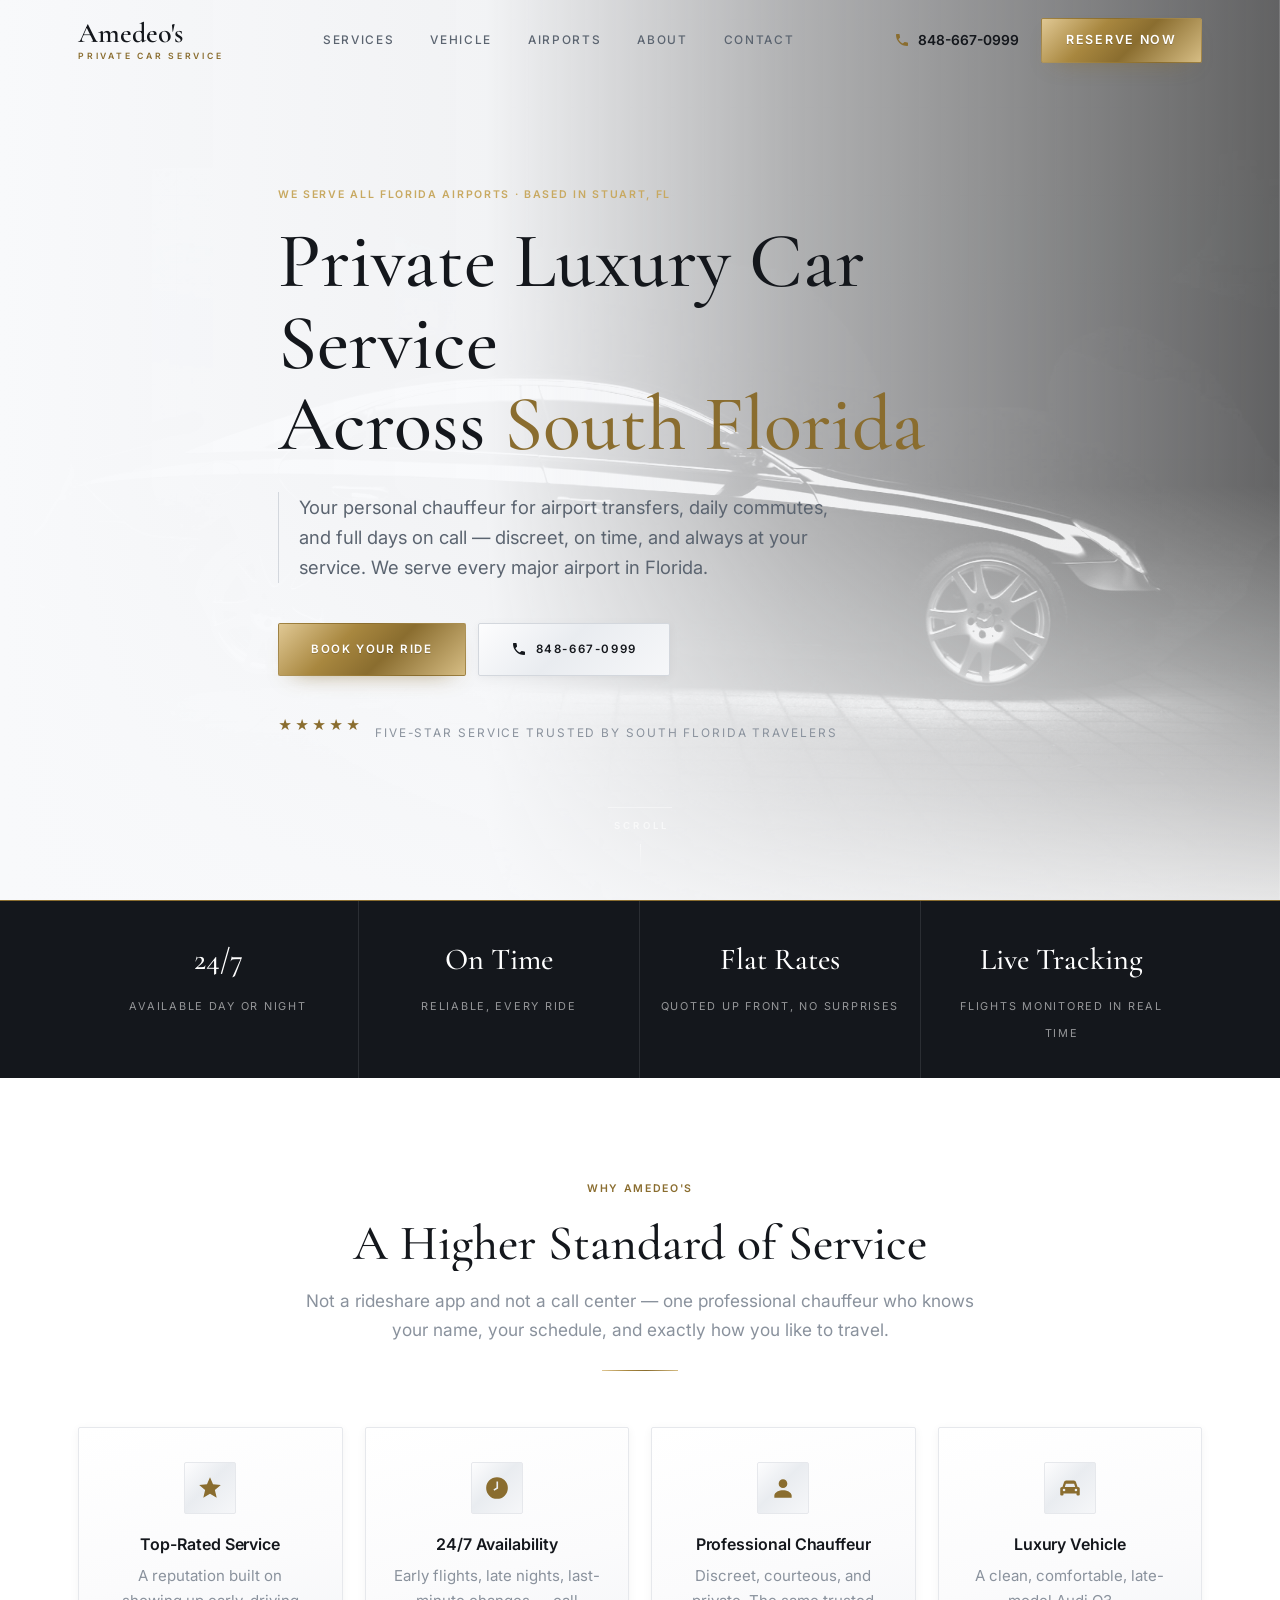
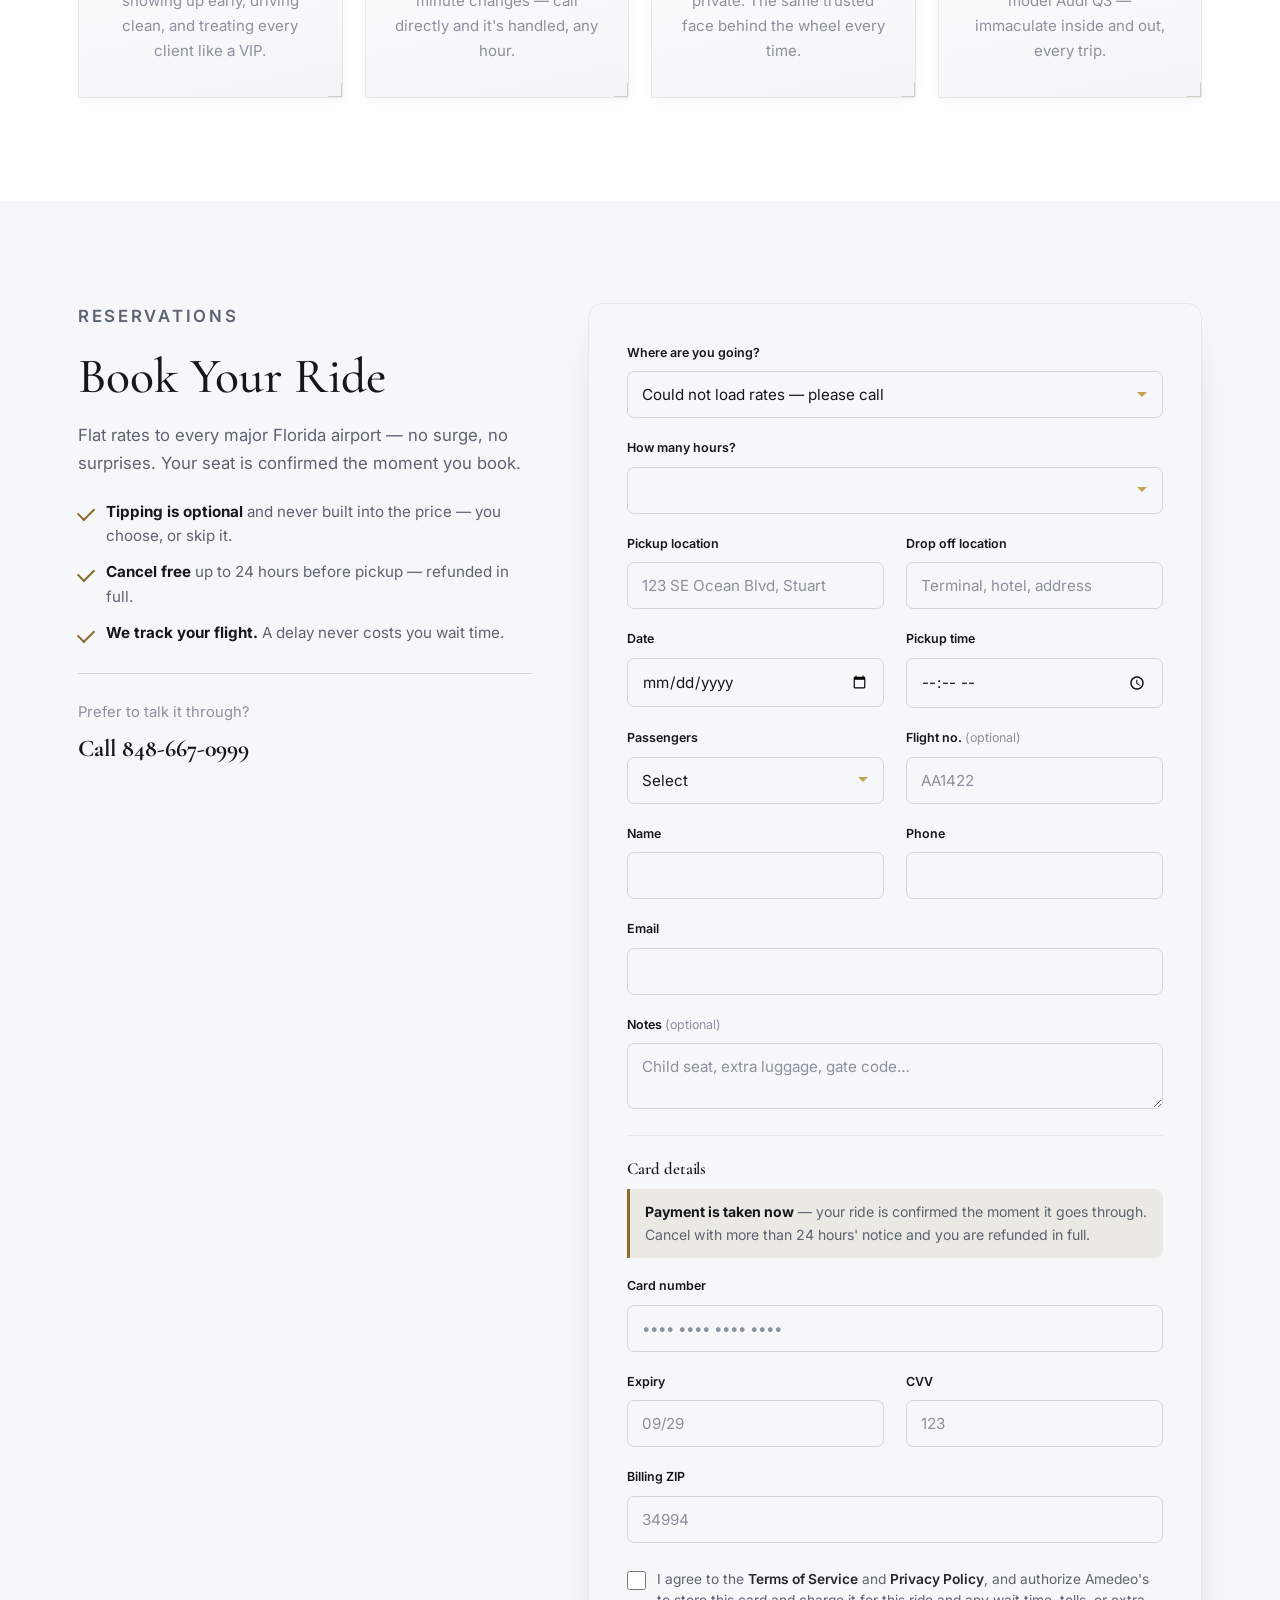
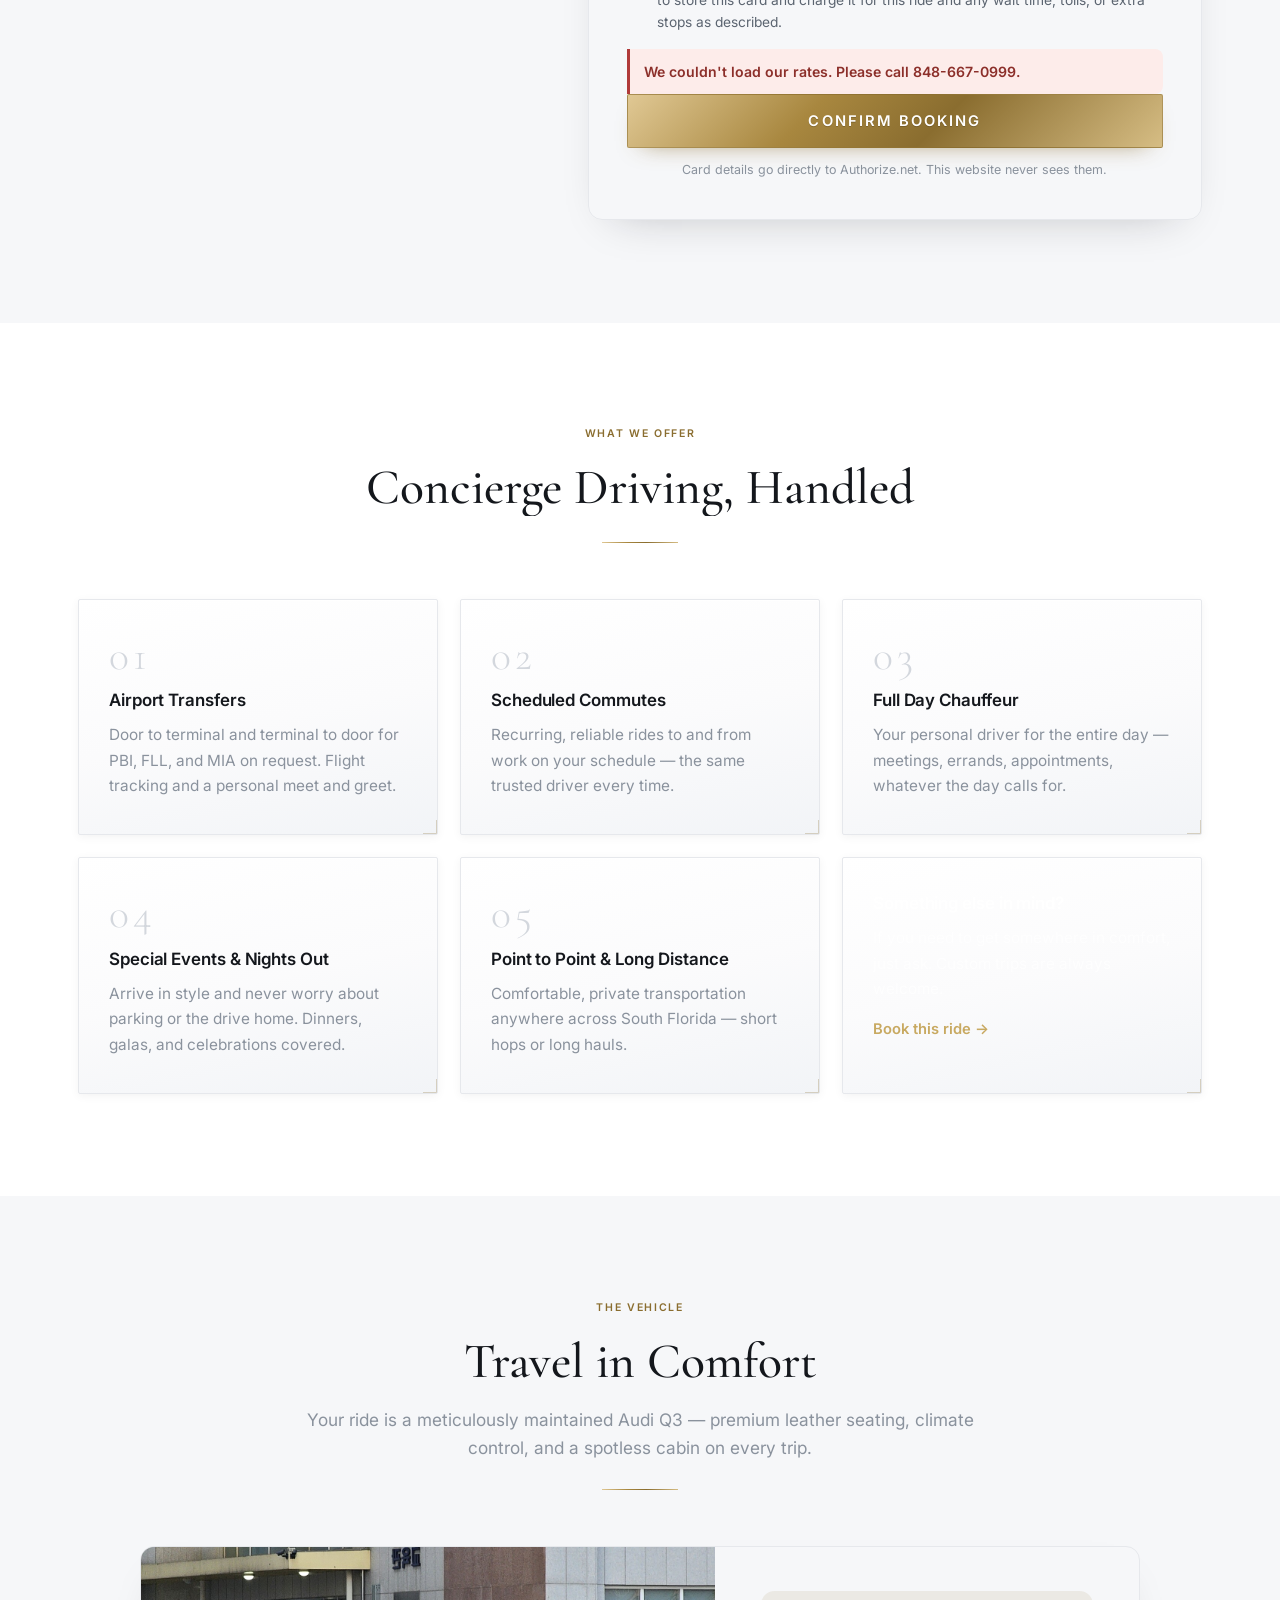
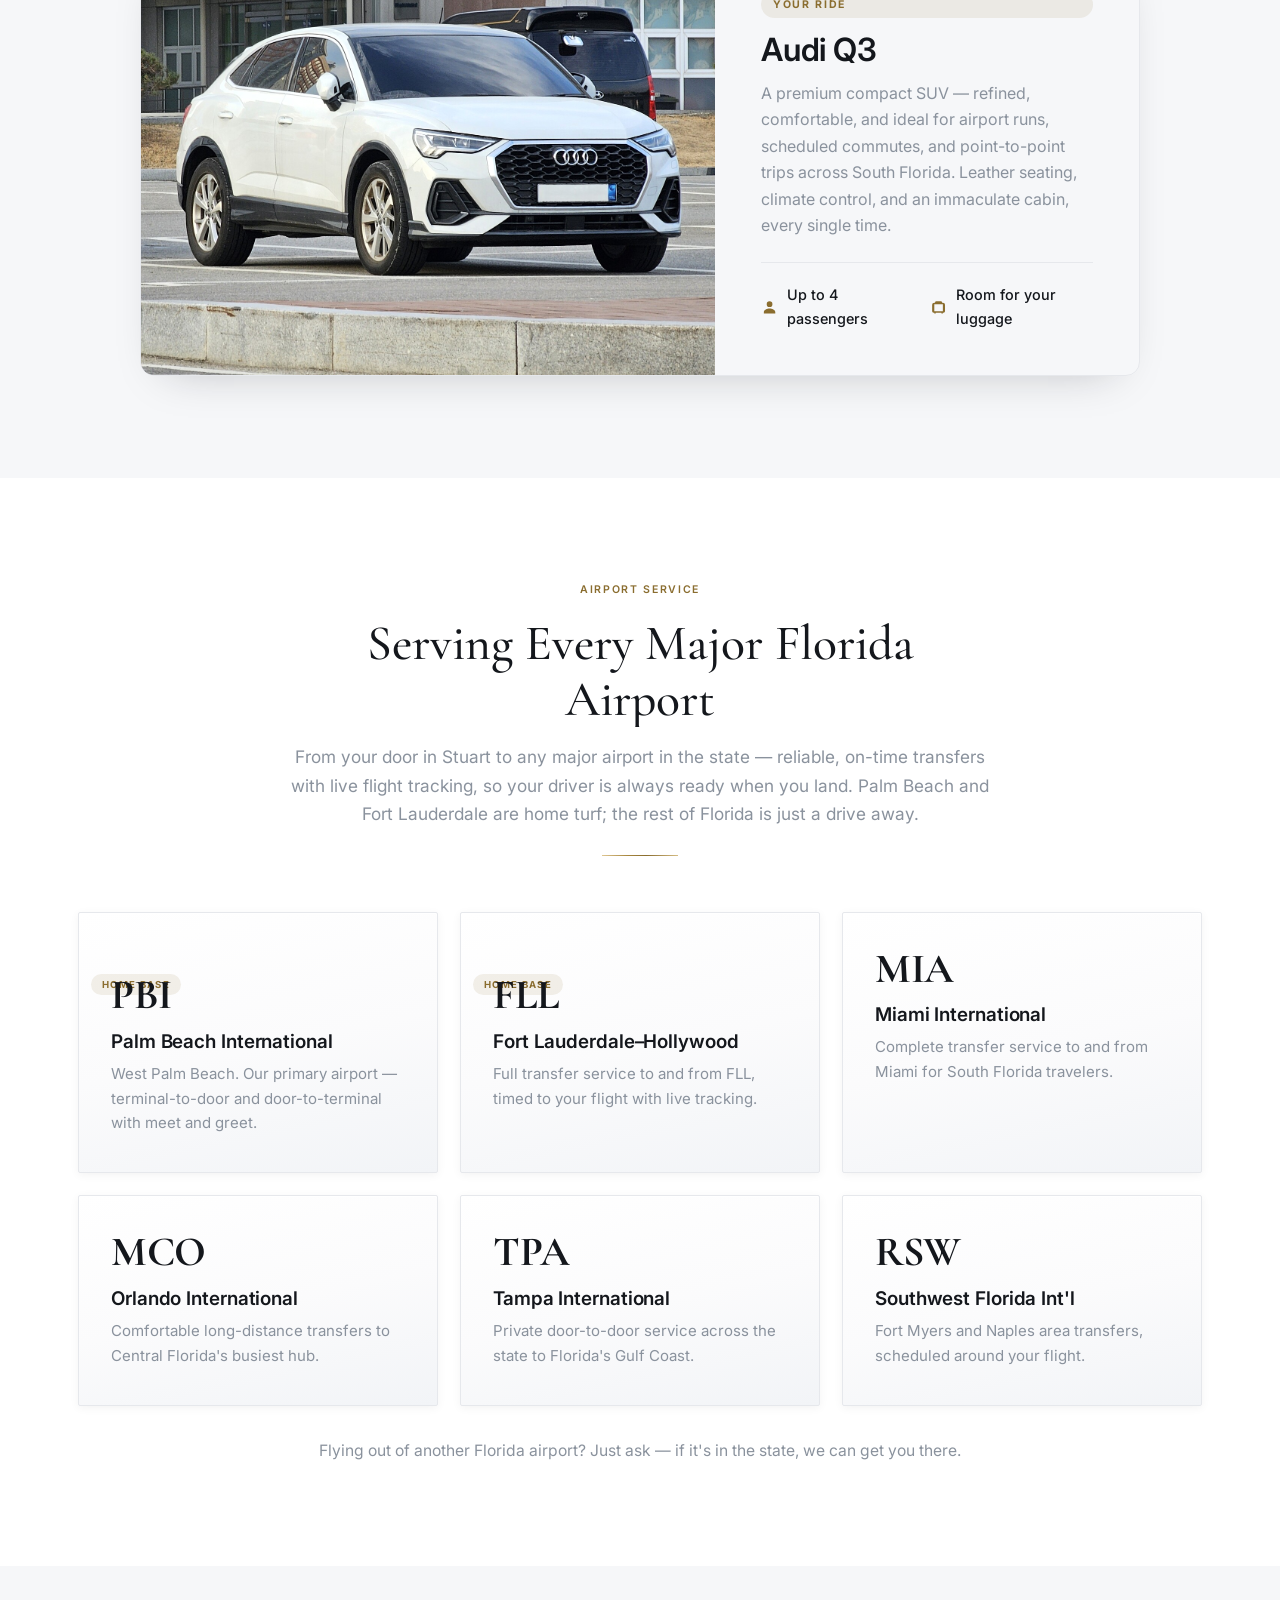
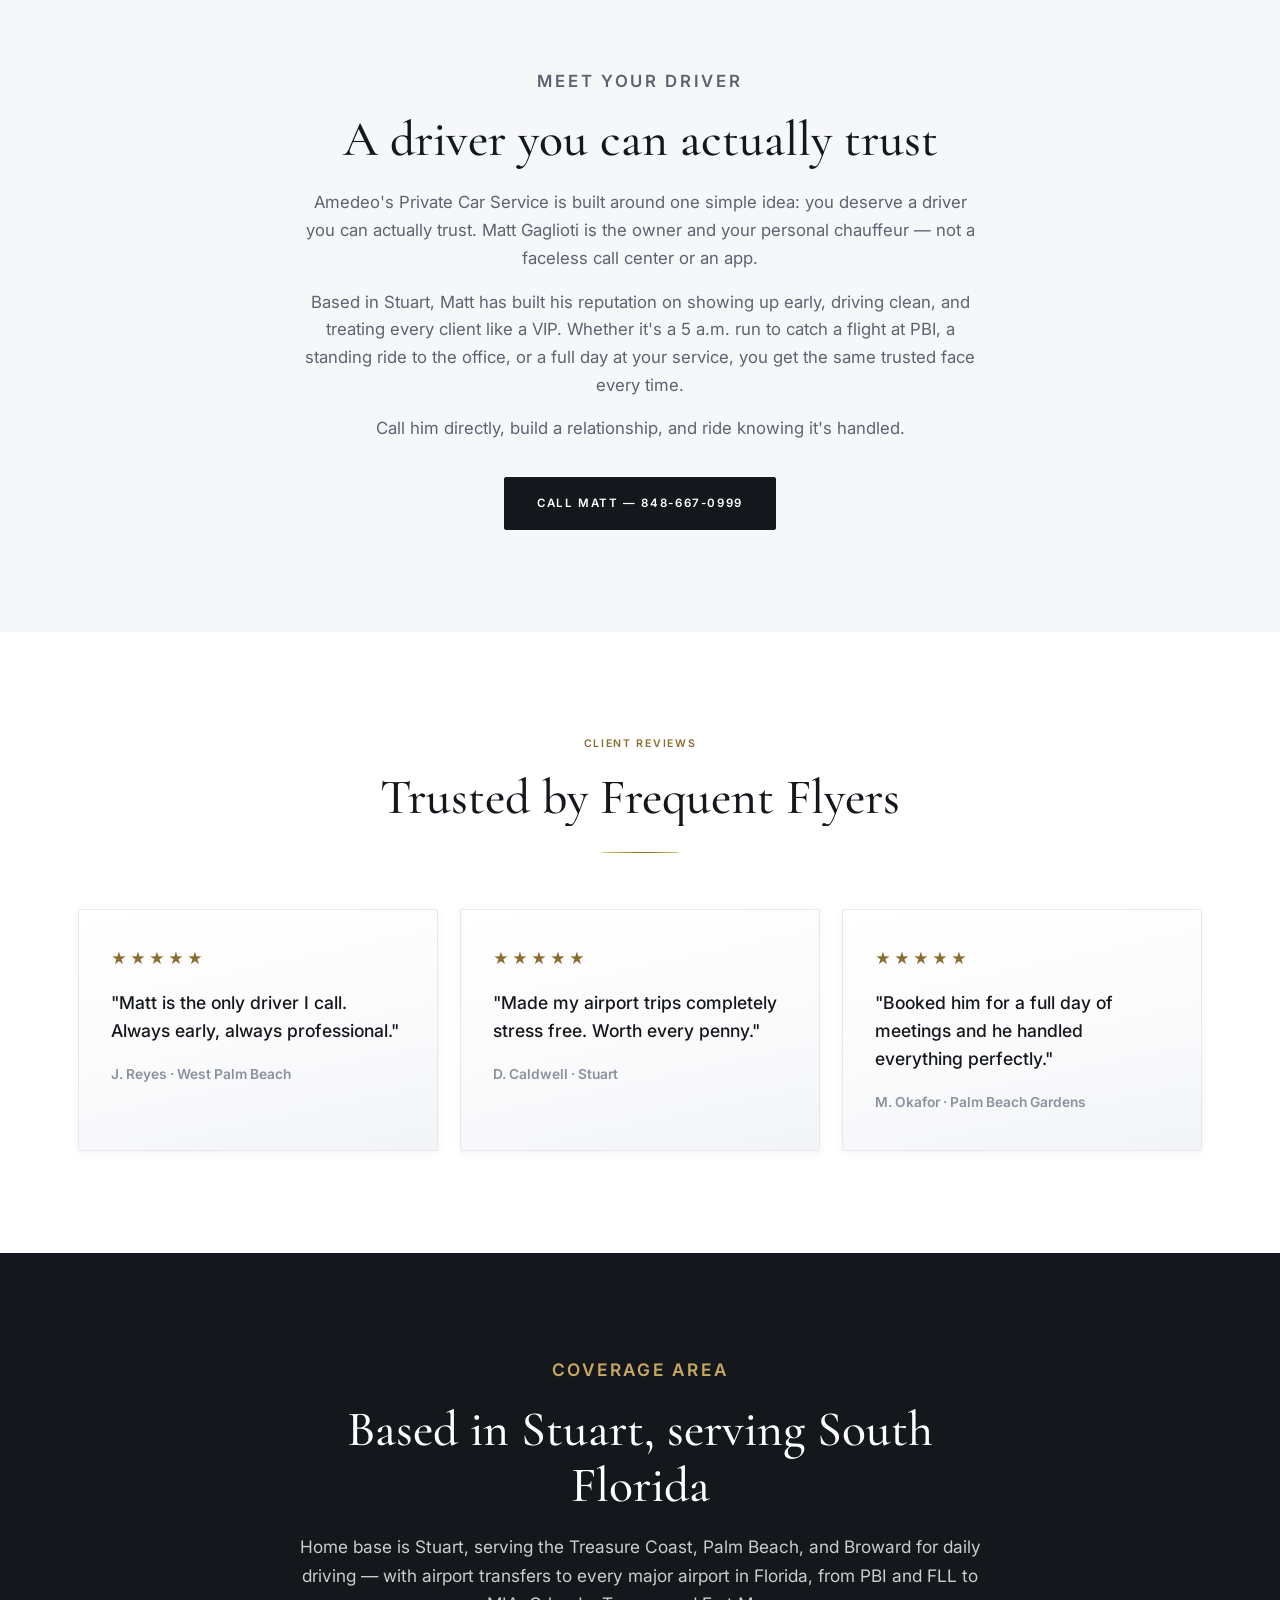
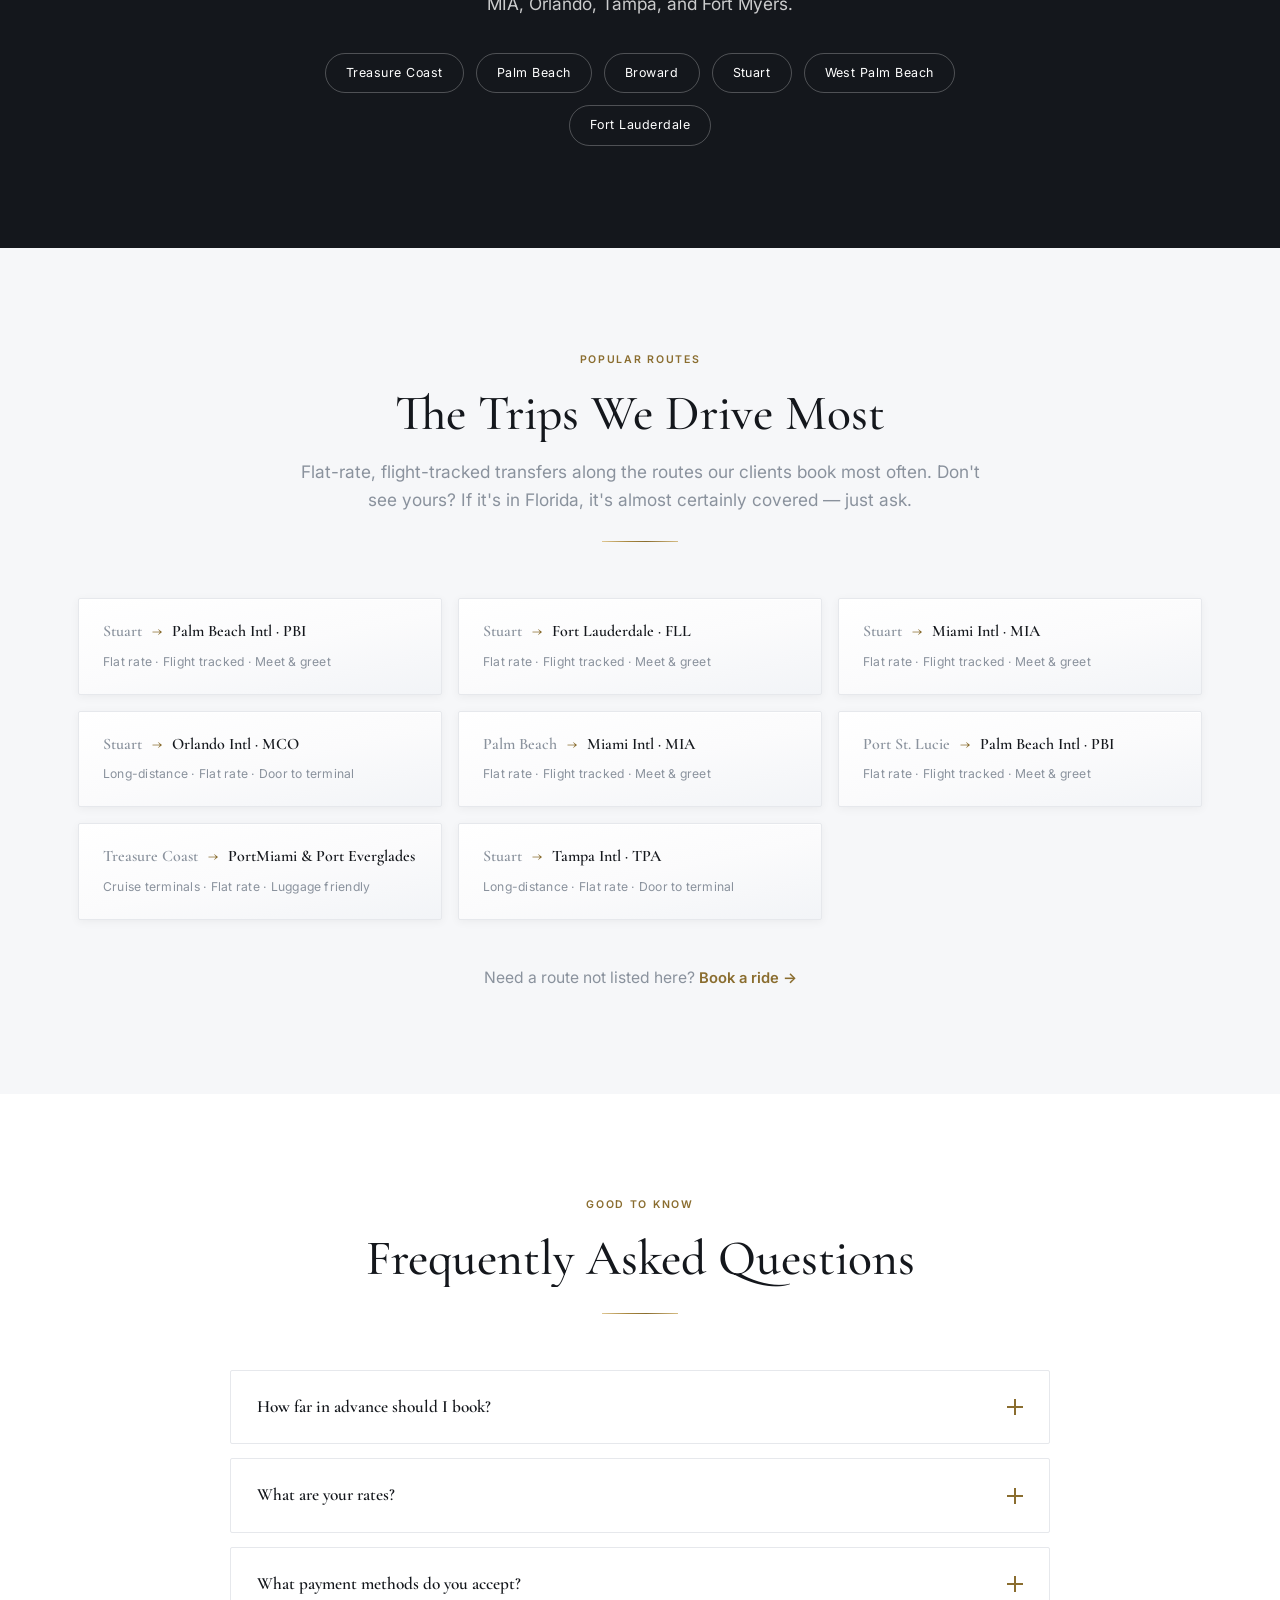
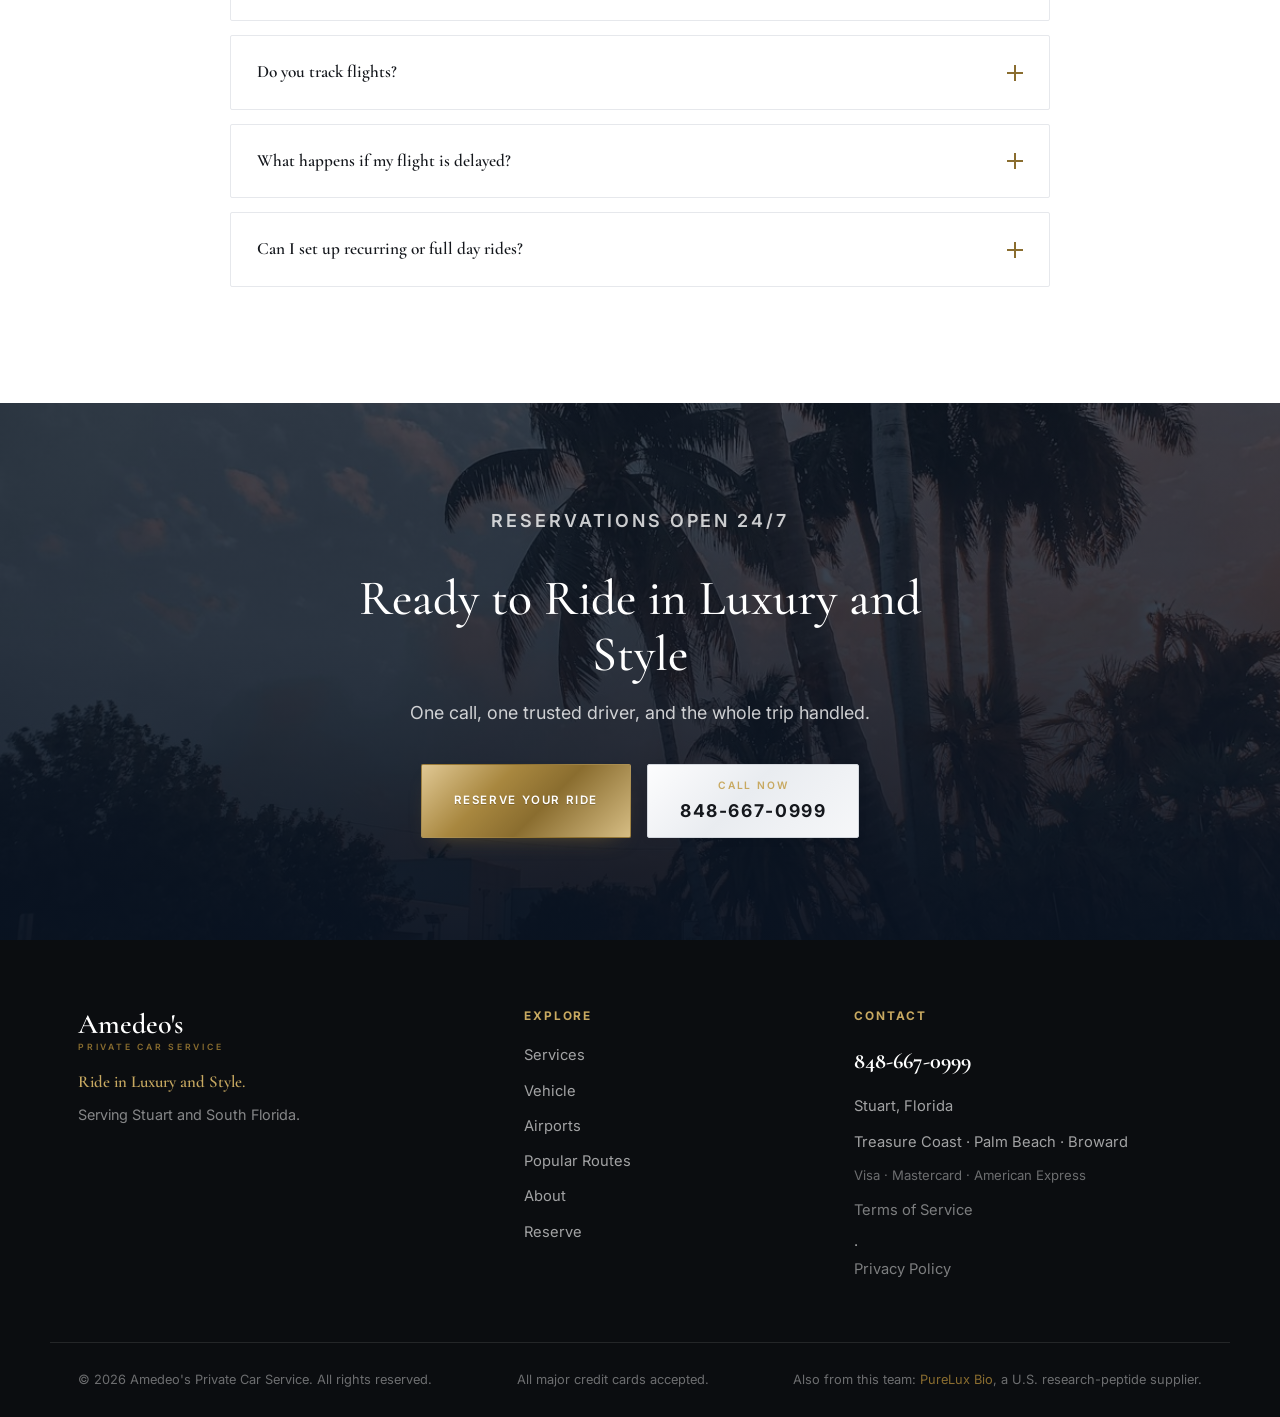
==== commit 79e9d342: "Add footer mention linking to PureLux Bio Cross-property attribution mention per operator's verbal c" ====
--- a/index.html
+++ b/index.html
@@ -23,6 +23,9 @@
   <meta property="og:url" content="https://allfloridaairportscarservice.com/" />
   <meta property="og:image" content="https://allfloridaairportscarservice.com/assets/hero.jpg" />
   <meta name="twitter:card" content="summary_large_image" />
+  <meta name="twitter:title" content="Amedeo's Private Car Service — Ride in Luxury and Style" />
+  <meta name="twitter:description" content="Your personal concierge driver across South Florida. Airport transfers, scheduled commutes, and full day chauffeur service." />
+  <meta name="twitter:image" content="https://allfloridaairportscarservice.com/assets/hero.jpg" />
   <meta name="geo.region" content="US-FL" />
   <meta name="geo.placename" content="Stuart, Florida" />
   <script type="application/ld+json">
@@ -805,6 +808,7 @@
     <div class="container footer-bottom">
       <p>&copy; <span id="year"></span> Amedeo's Private Car Service. All rights reserved.</p>
       <p>All major credit cards accepted.</p>
+      <p>Also from this team: <a href="https://pureluxbio.com" style="color:var(--gold)">PureLux Bio</a>, a U.S. research-peptide supplier.</p>
     </div>
   </footer>
 
@@ -813,7 +817,7 @@
     <span>Call Now — 848-667-0999</span>
   </a>
 
-  <script src="script.js?v=13"></script>
+  <script src="script.js?v=14"></script>
   <script src="motion.js?v=3"></script>
 </body>
 </html>
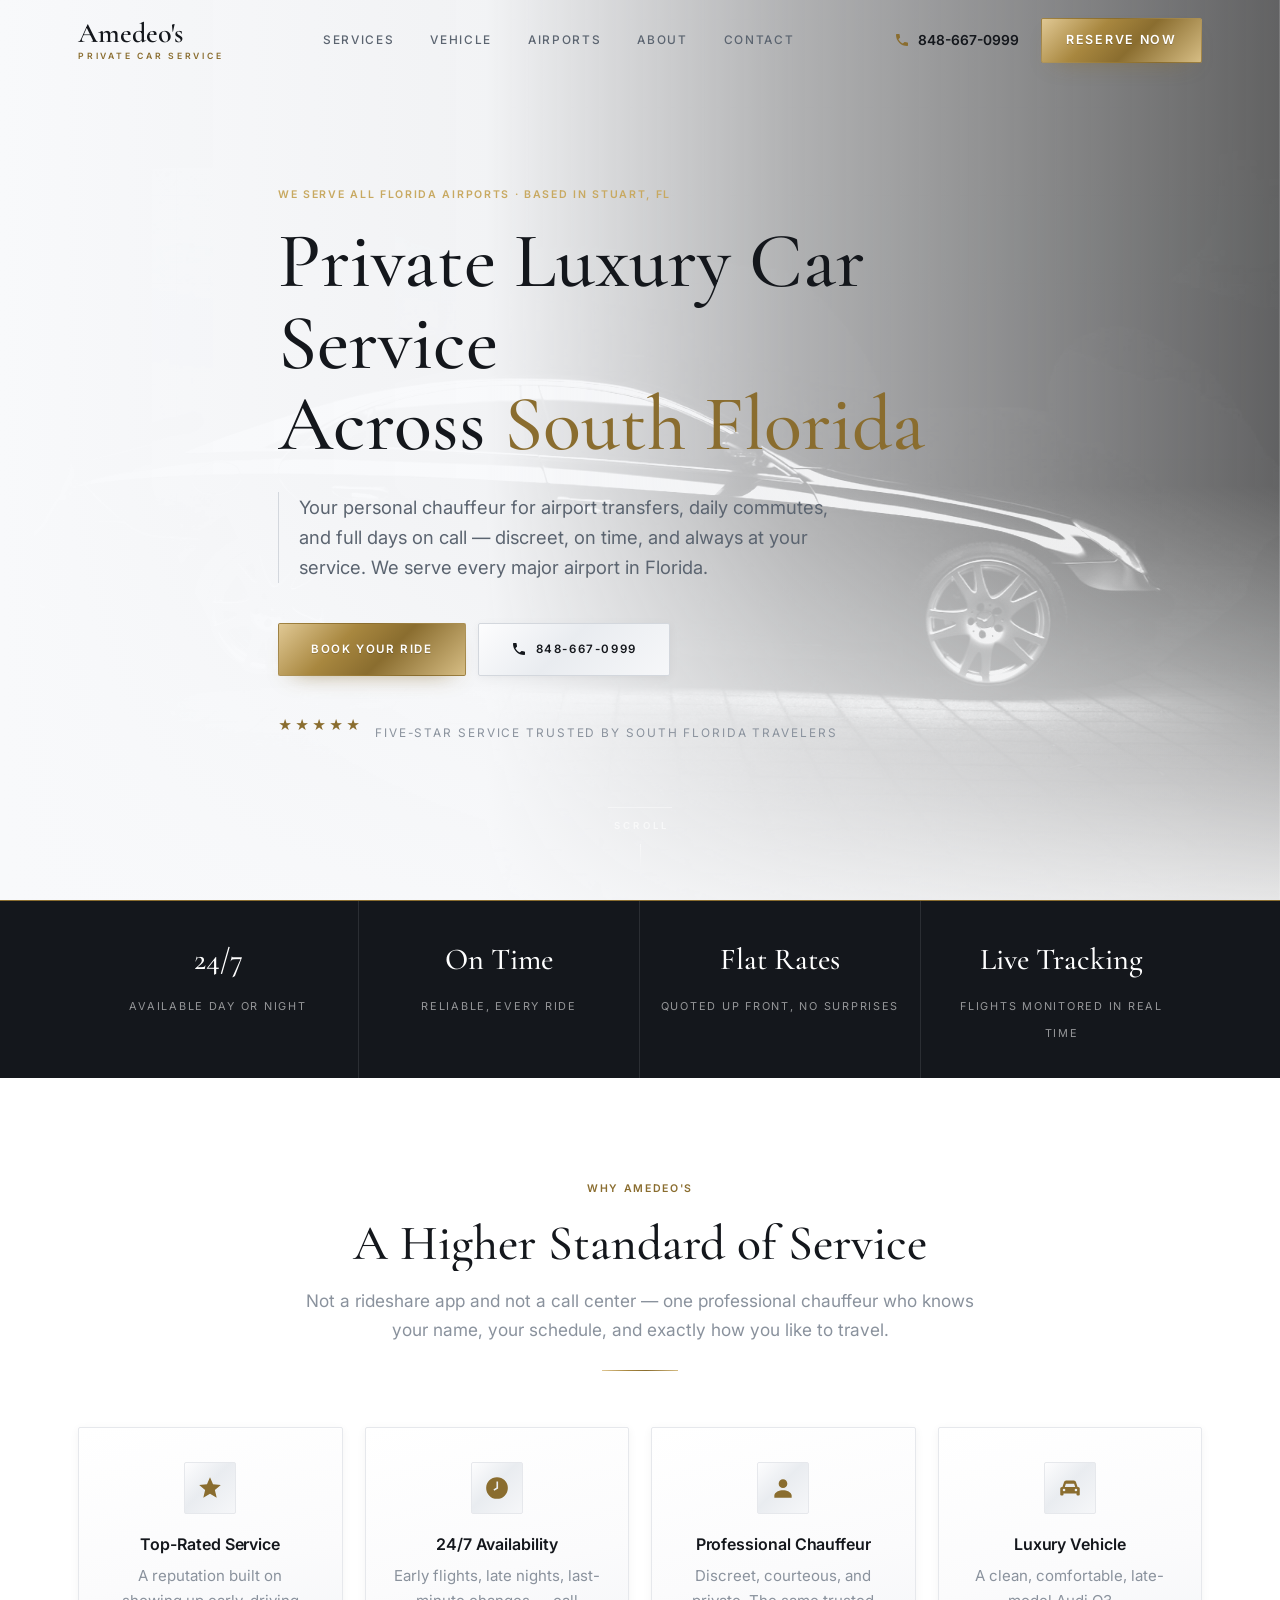
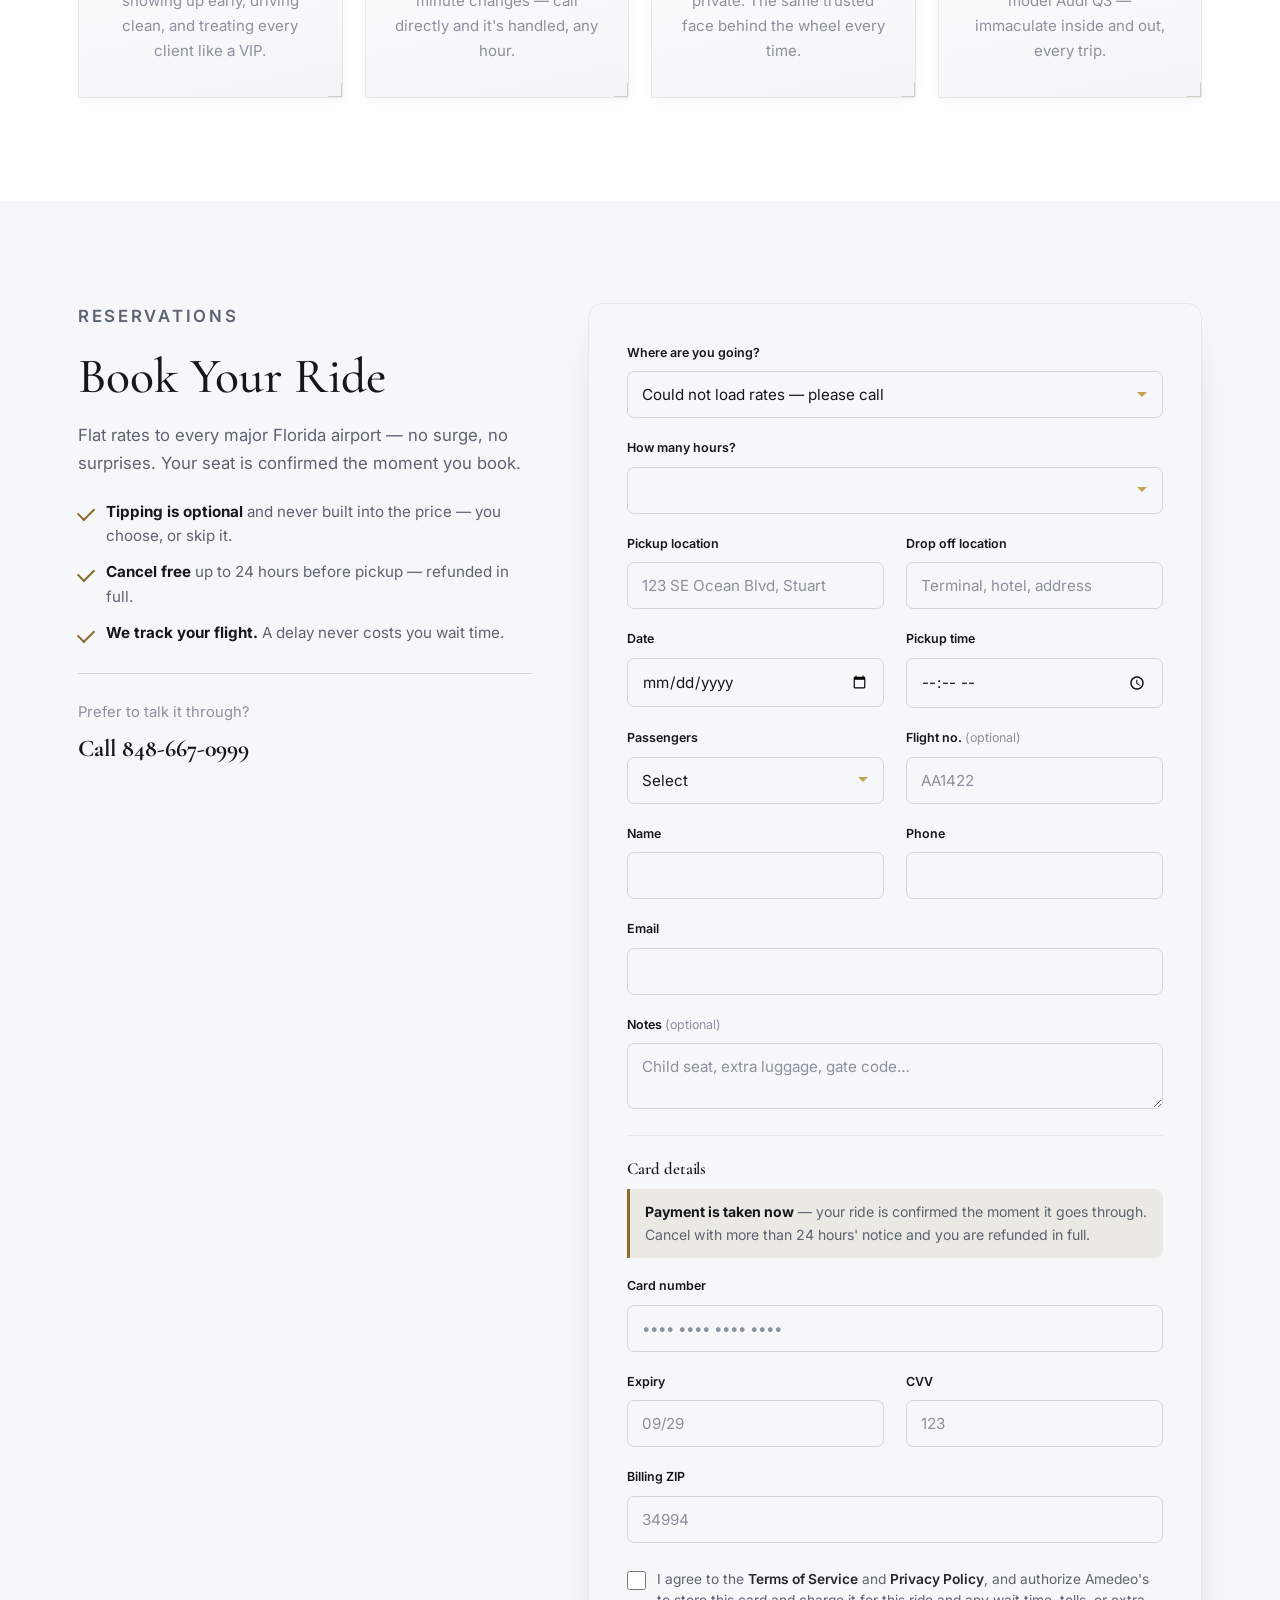
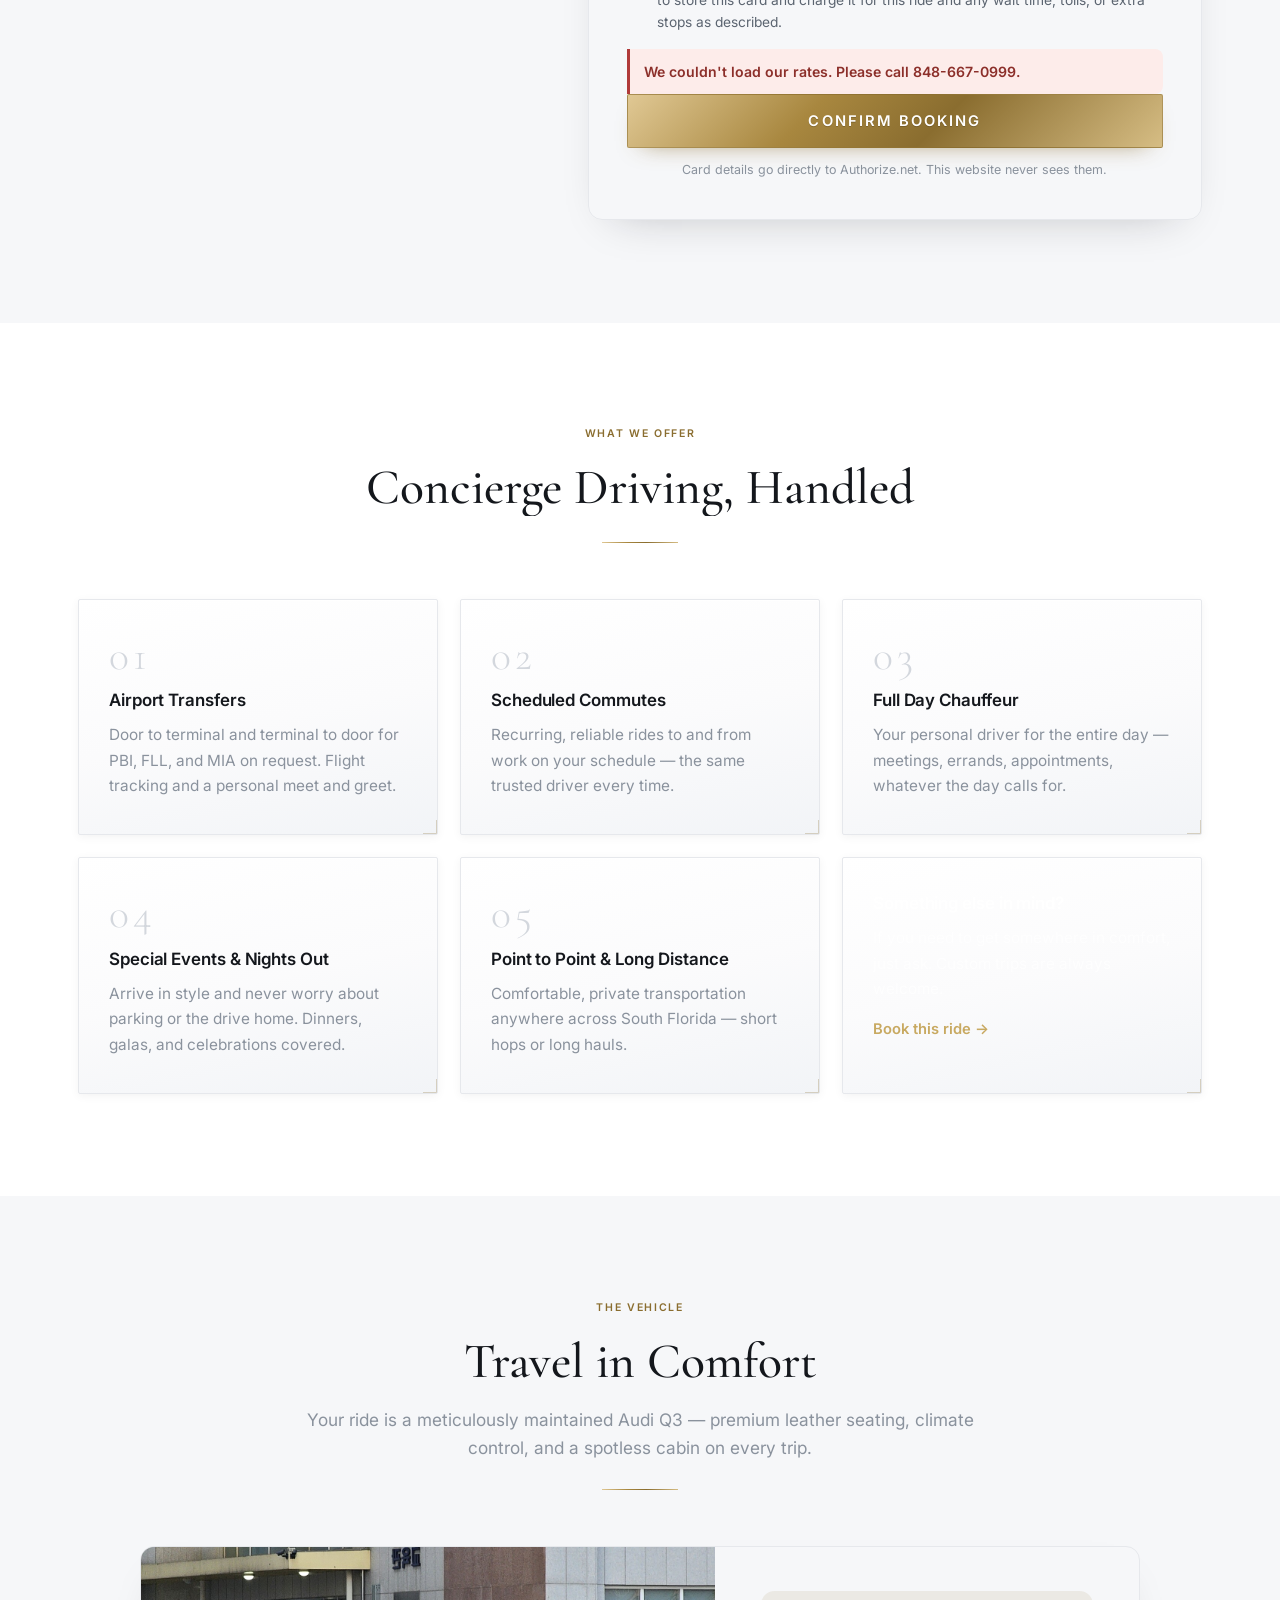
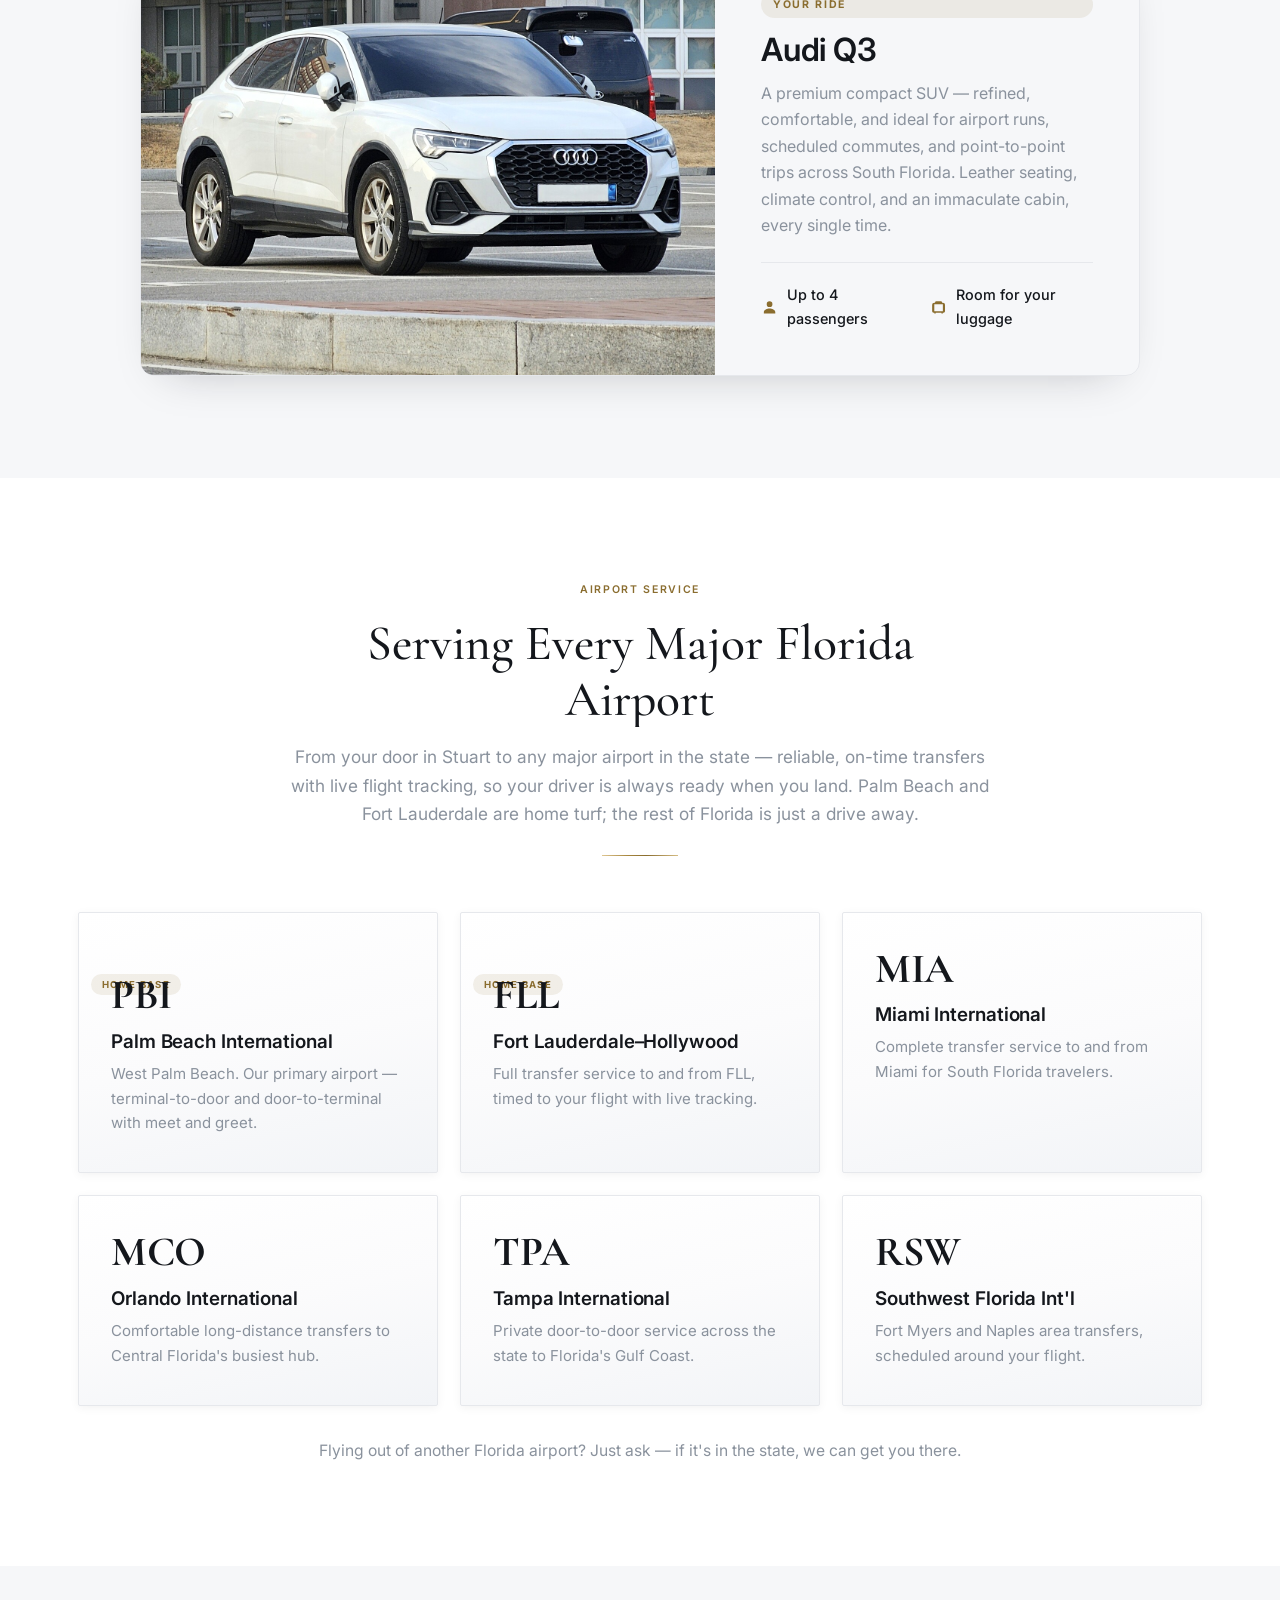
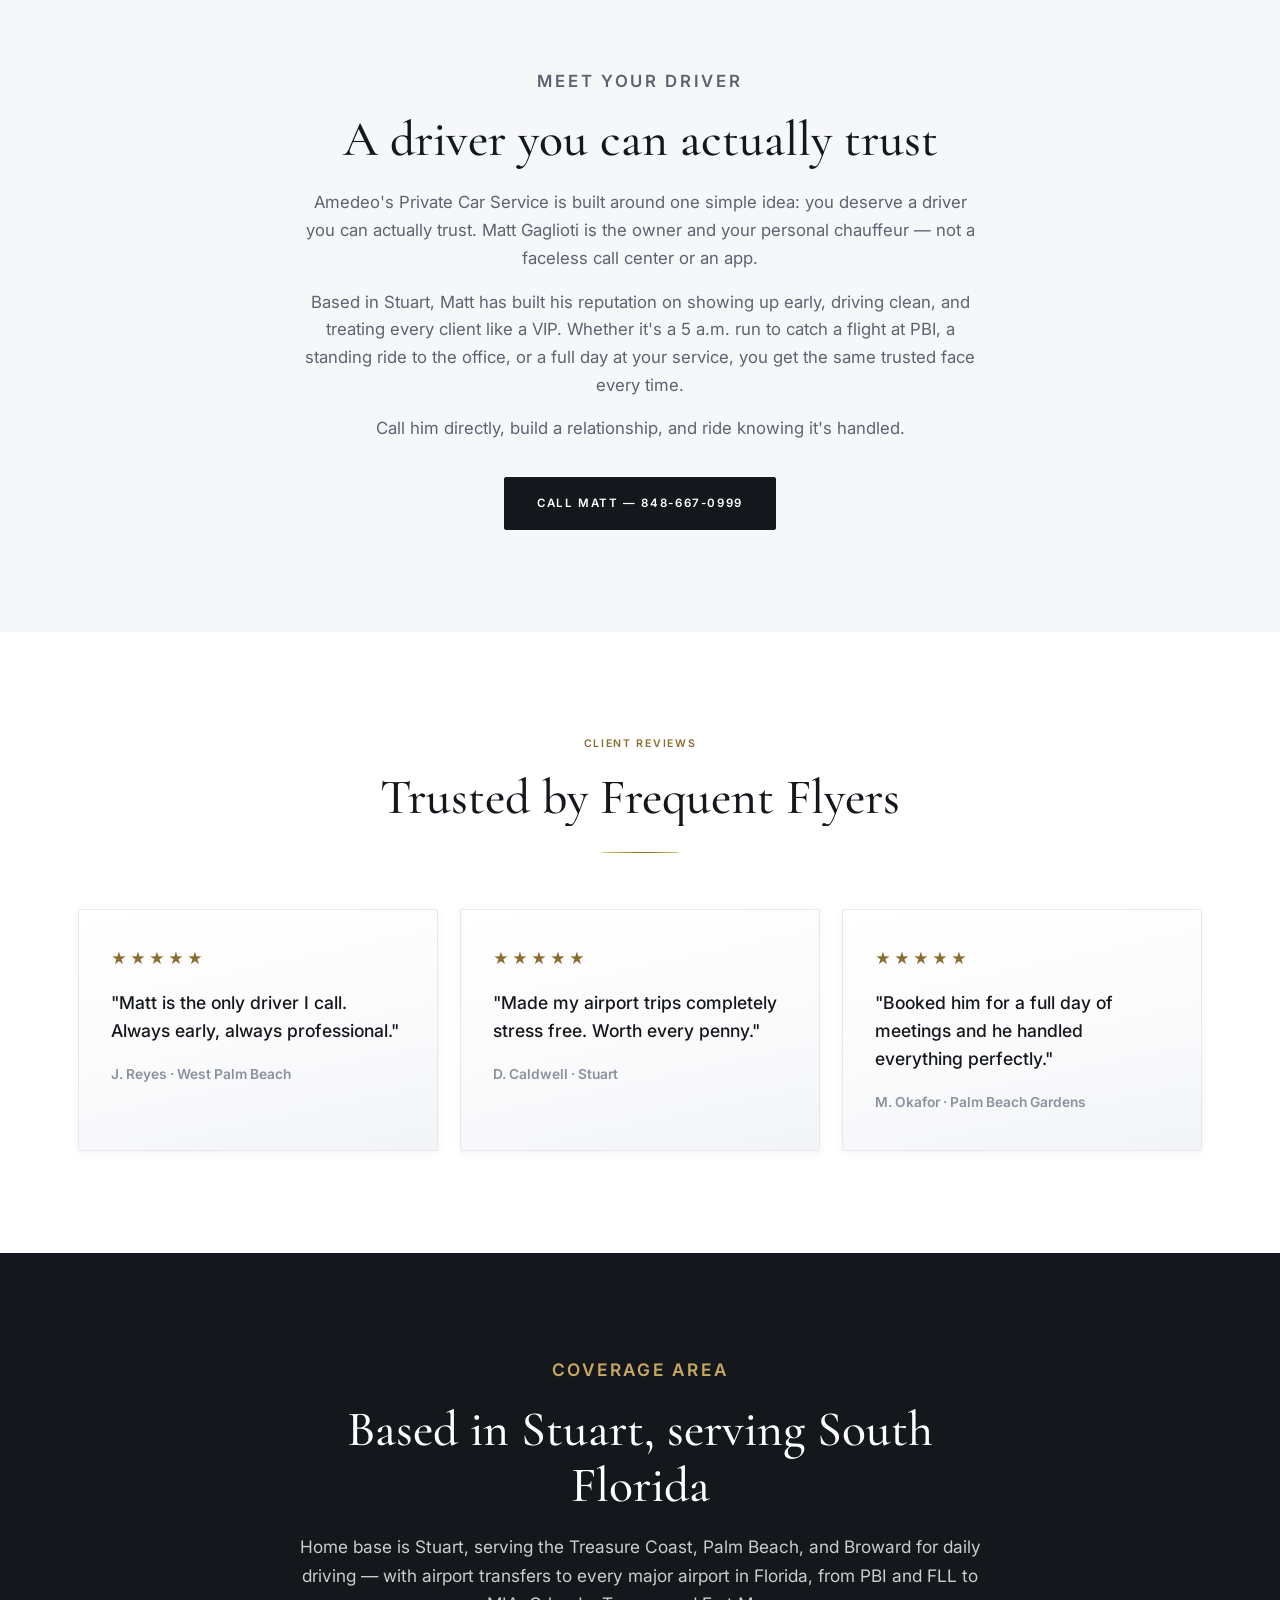
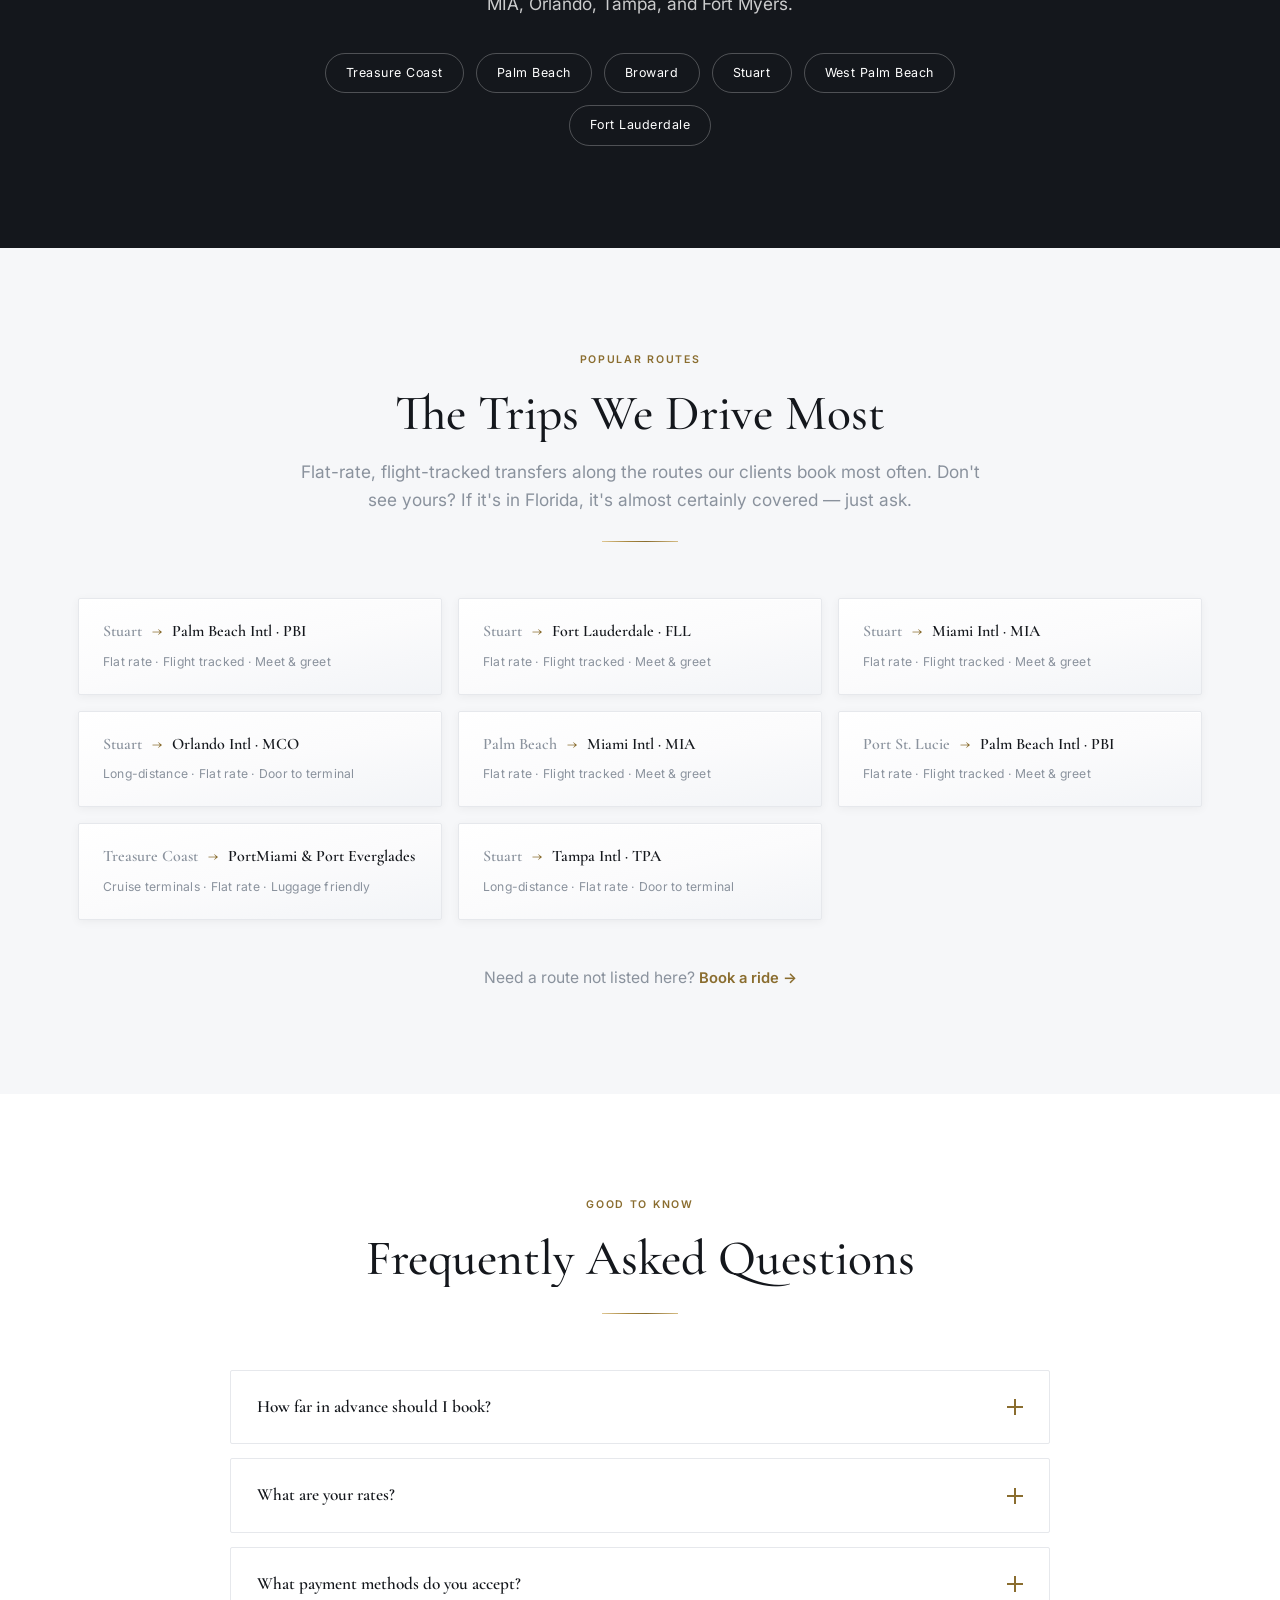
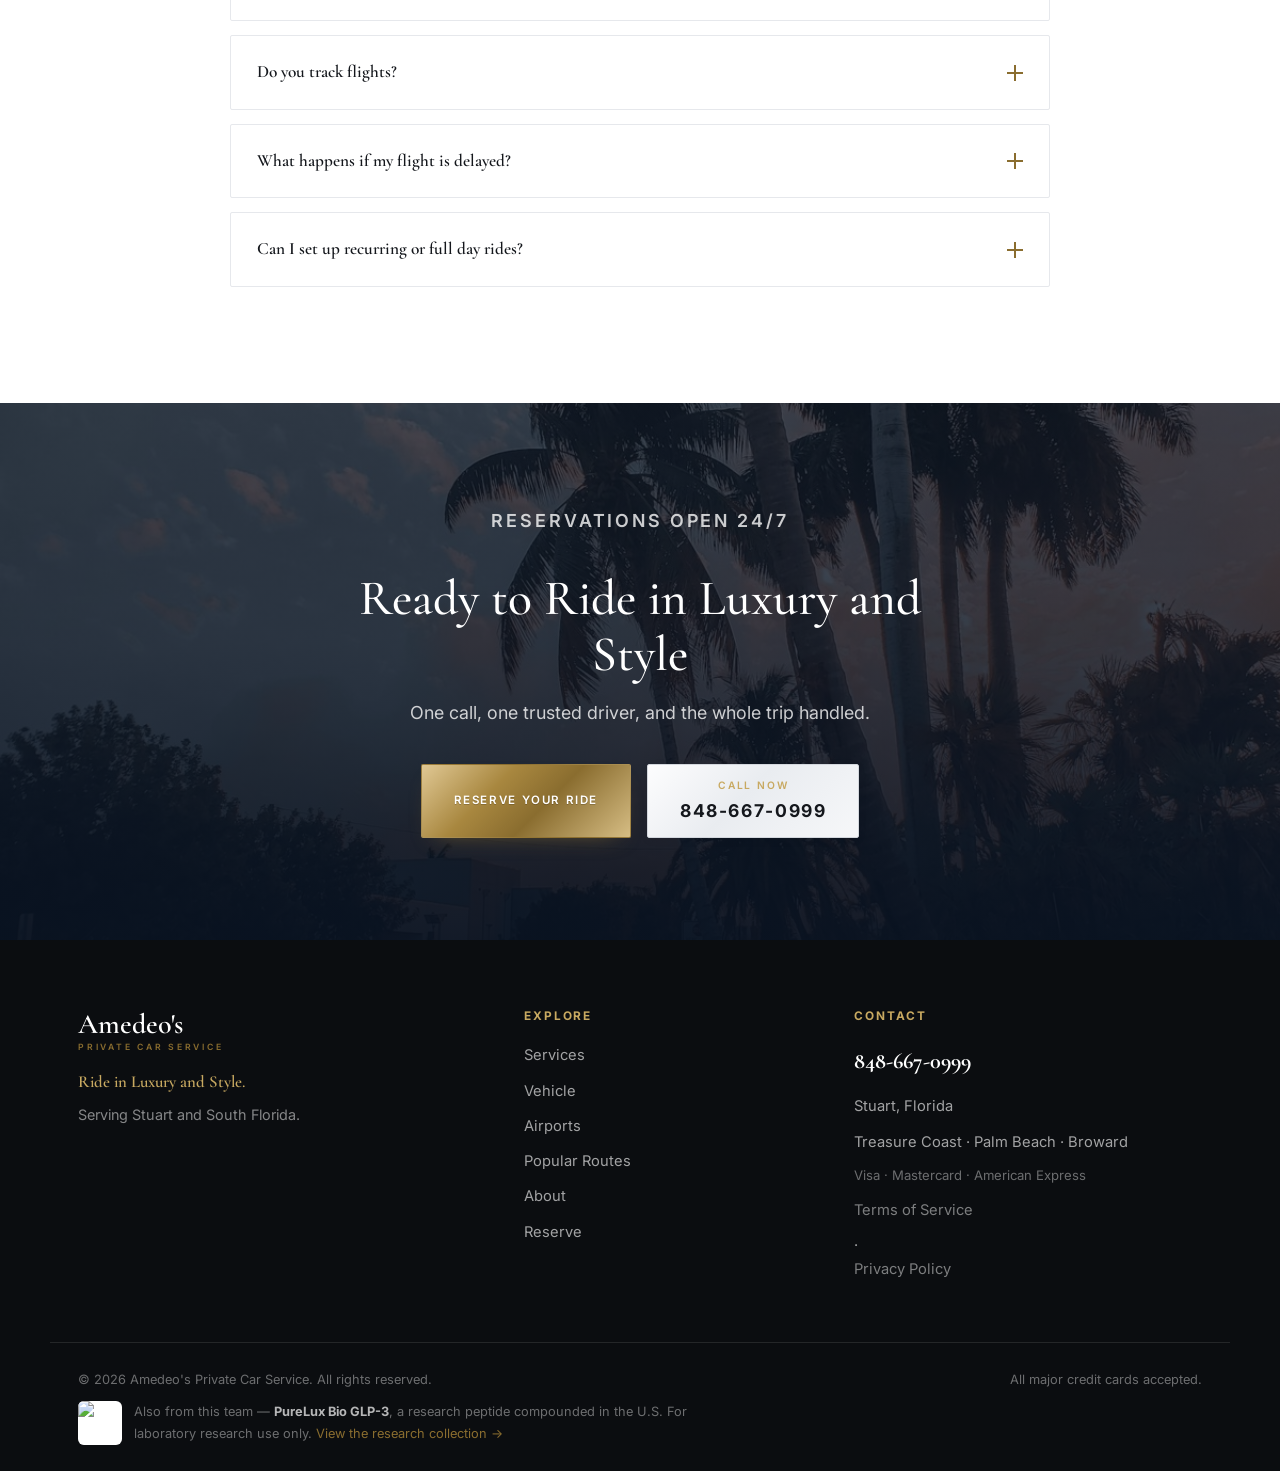
==== commit b5a37131: "Add GLP-3 vial card to footer mention" ====
--- a/index.html
+++ b/index.html
@@ -808,7 +808,10 @@
     <div class="container footer-bottom">
       <p>&copy; <span id="year"></span> Amedeo's Private Car Service. All rights reserved.</p>
       <p>All major credit cards accepted.</p>
-      <p>Also from this team: <a href="https://pureluxbio.com" style="color:var(--gold)">PureLux Bio</a>, a U.S. research-peptide supplier.</p>
+      <p style="display:flex;align-items:center;gap:12px;max-width:640px">
+        <img src="https://pureluxbio.com/products-hero/glp-3.jpg?v=4" alt="PureLux Bio GLP-3 research peptide vial" loading="lazy" width="44" height="44" style="border-radius:6px;background:#fff;flex:none;object-fit:contain">
+        <span>Also from this team — <strong style="color:rgba(255,255,255,0.7)">PureLux Bio GLP-3</strong>, a research peptide compounded in the U.S. For laboratory research use only. <a href="https://pureluxbio.com/shop/metabolic-mitochondrial-regulations/glp-3" style="color:var(--gold)">View the research collection →</a></span>
+      </p>
     </div>
   </footer>
 
